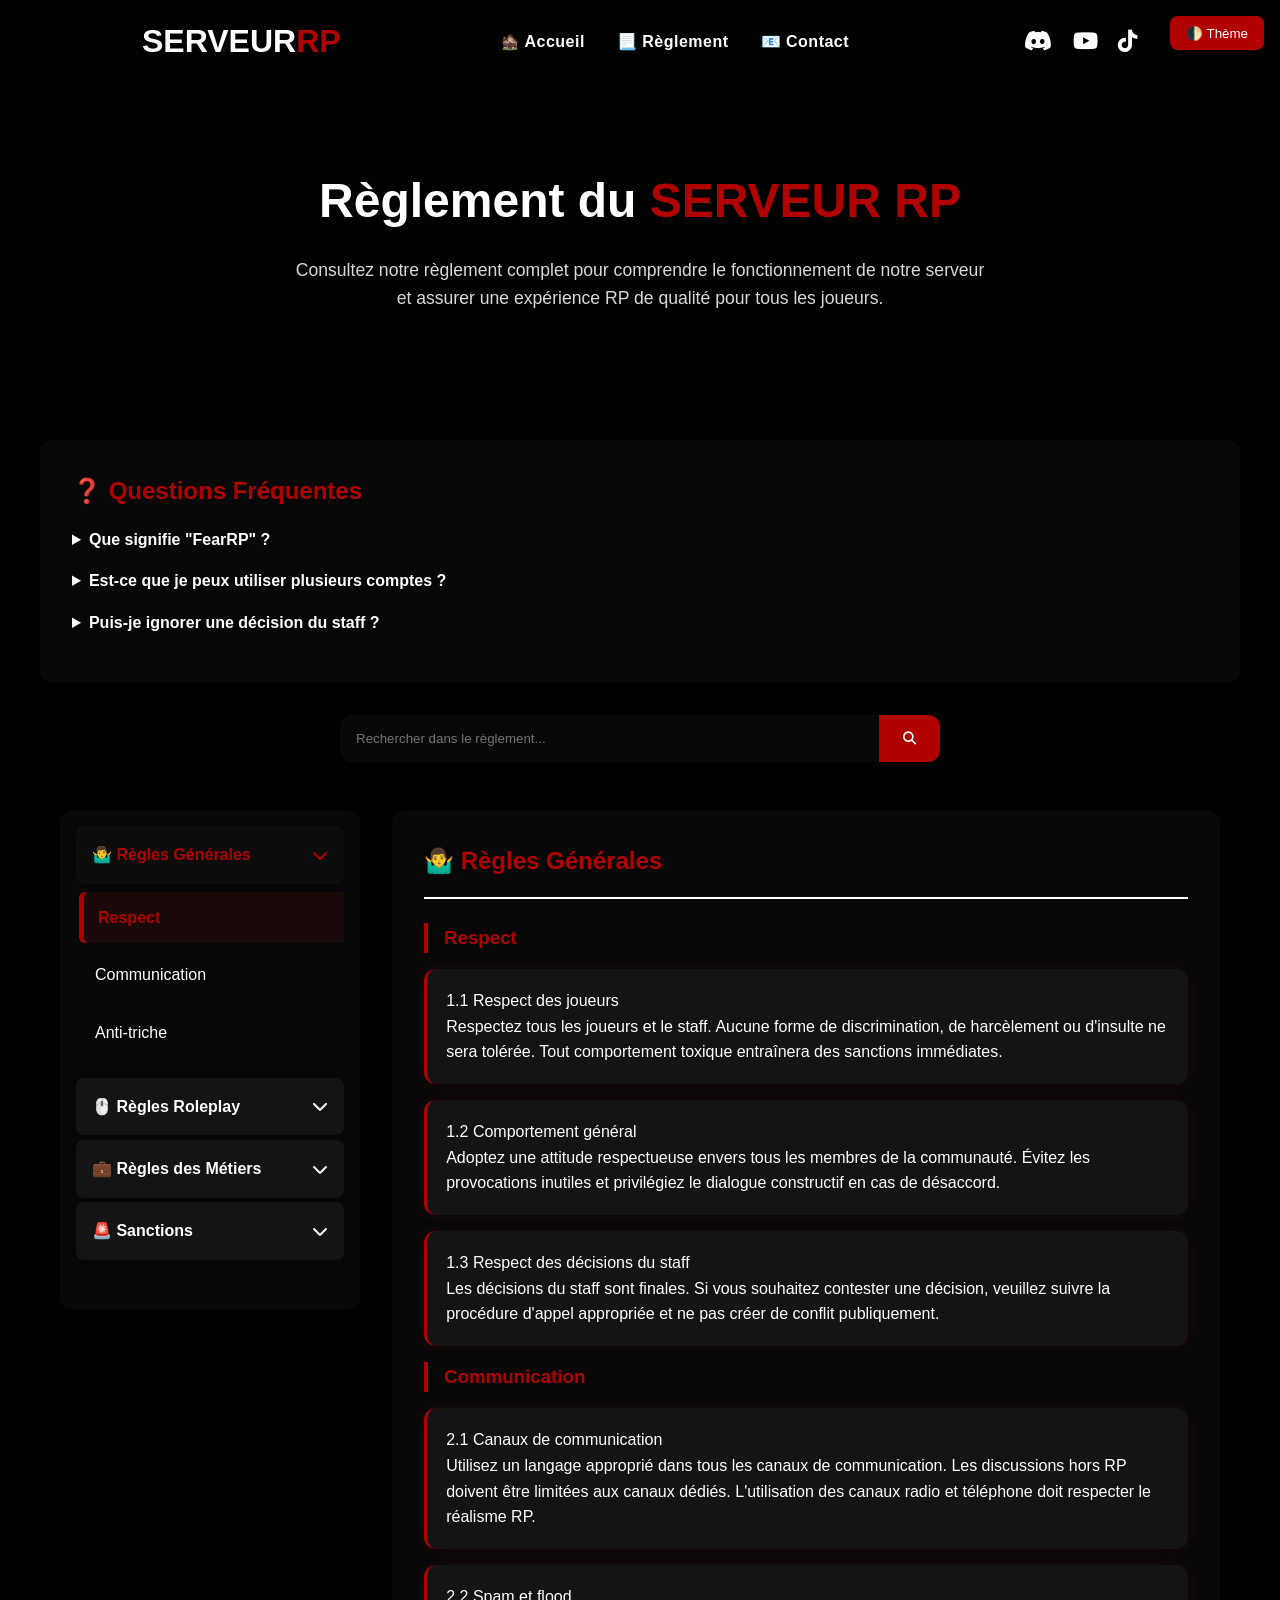
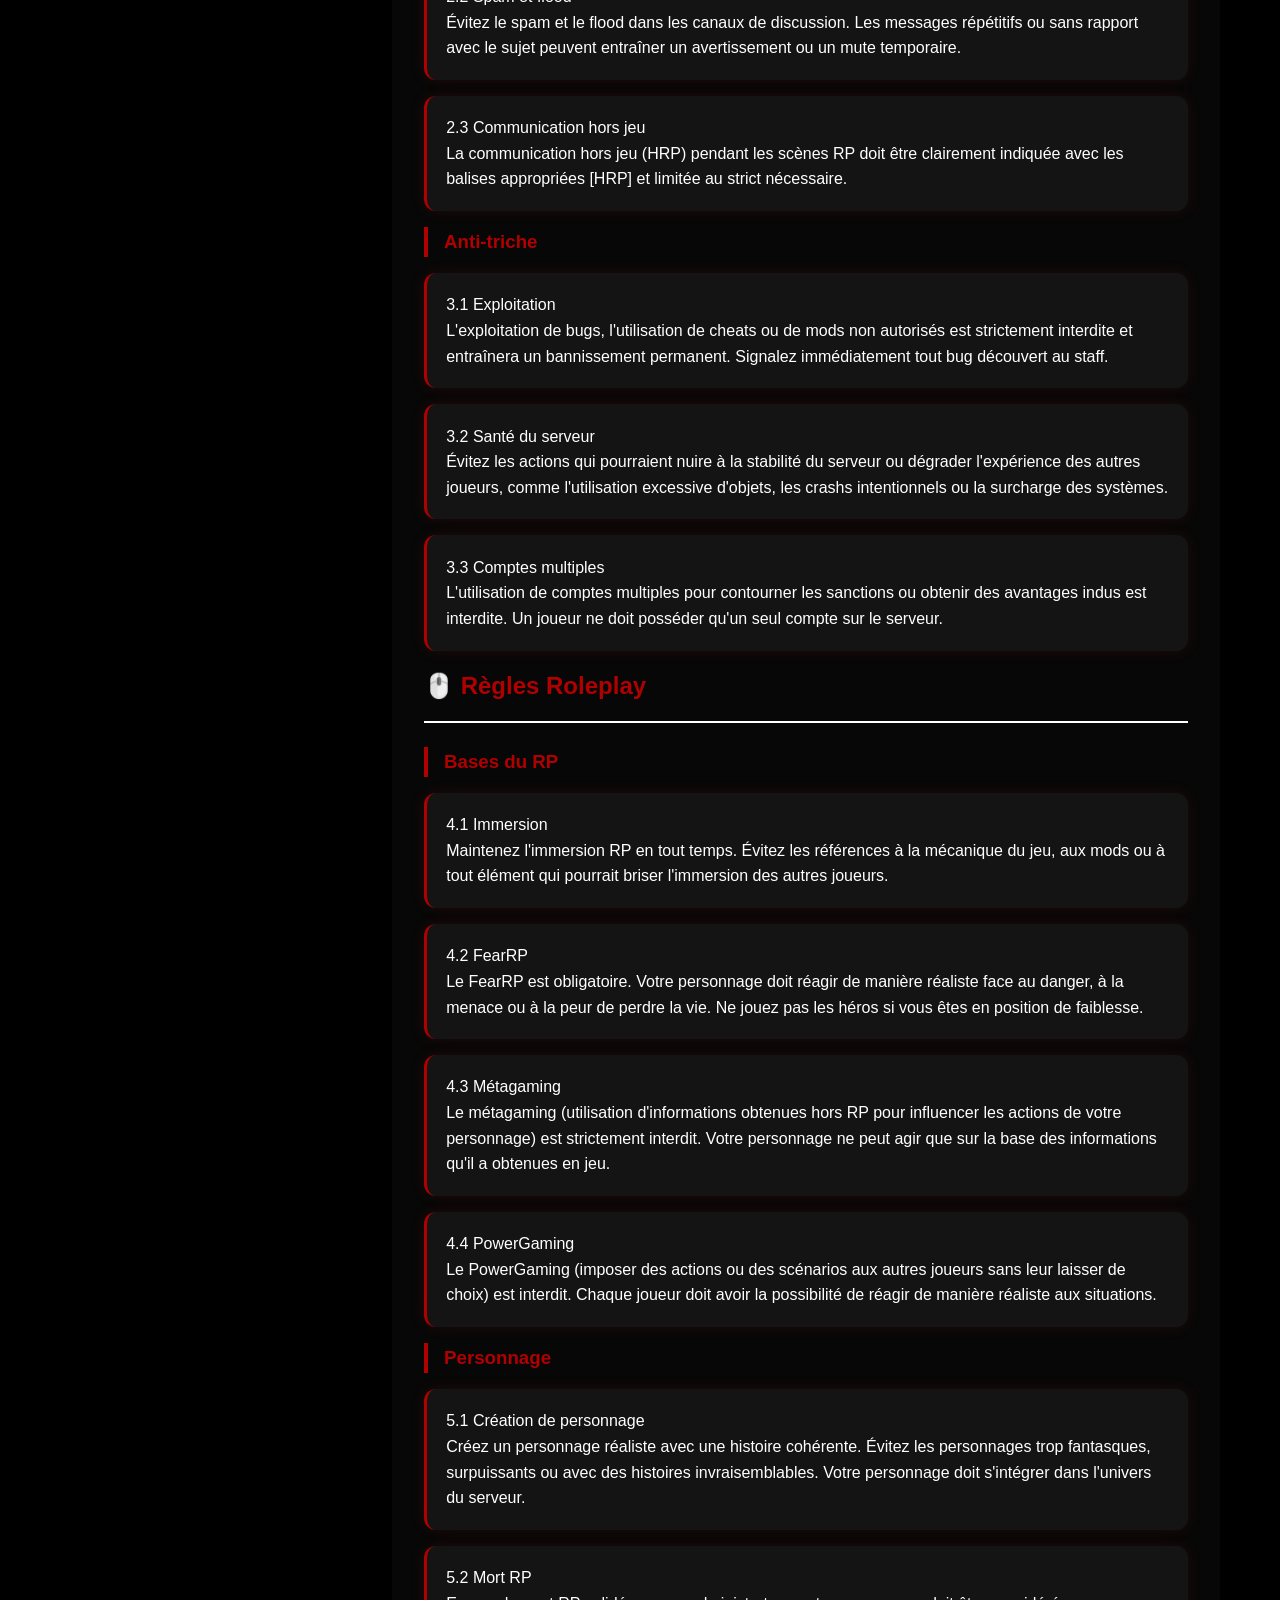
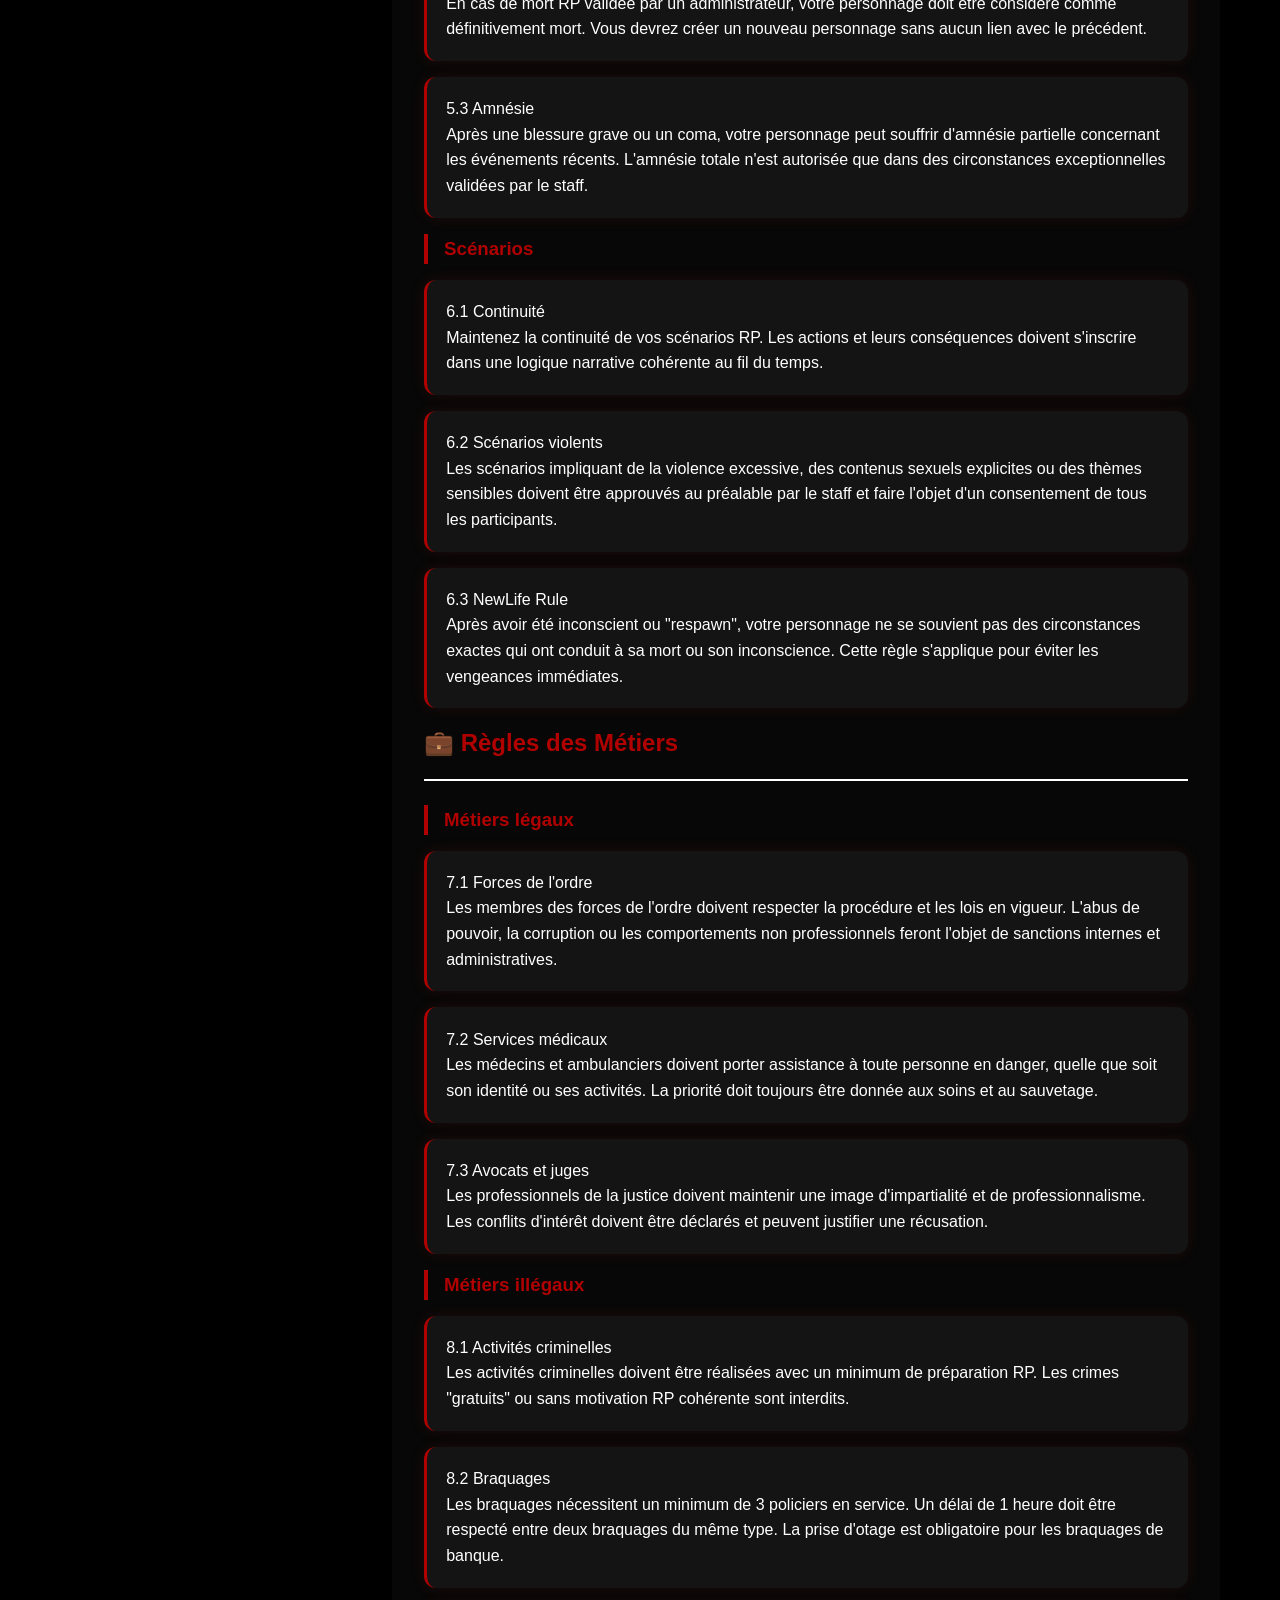
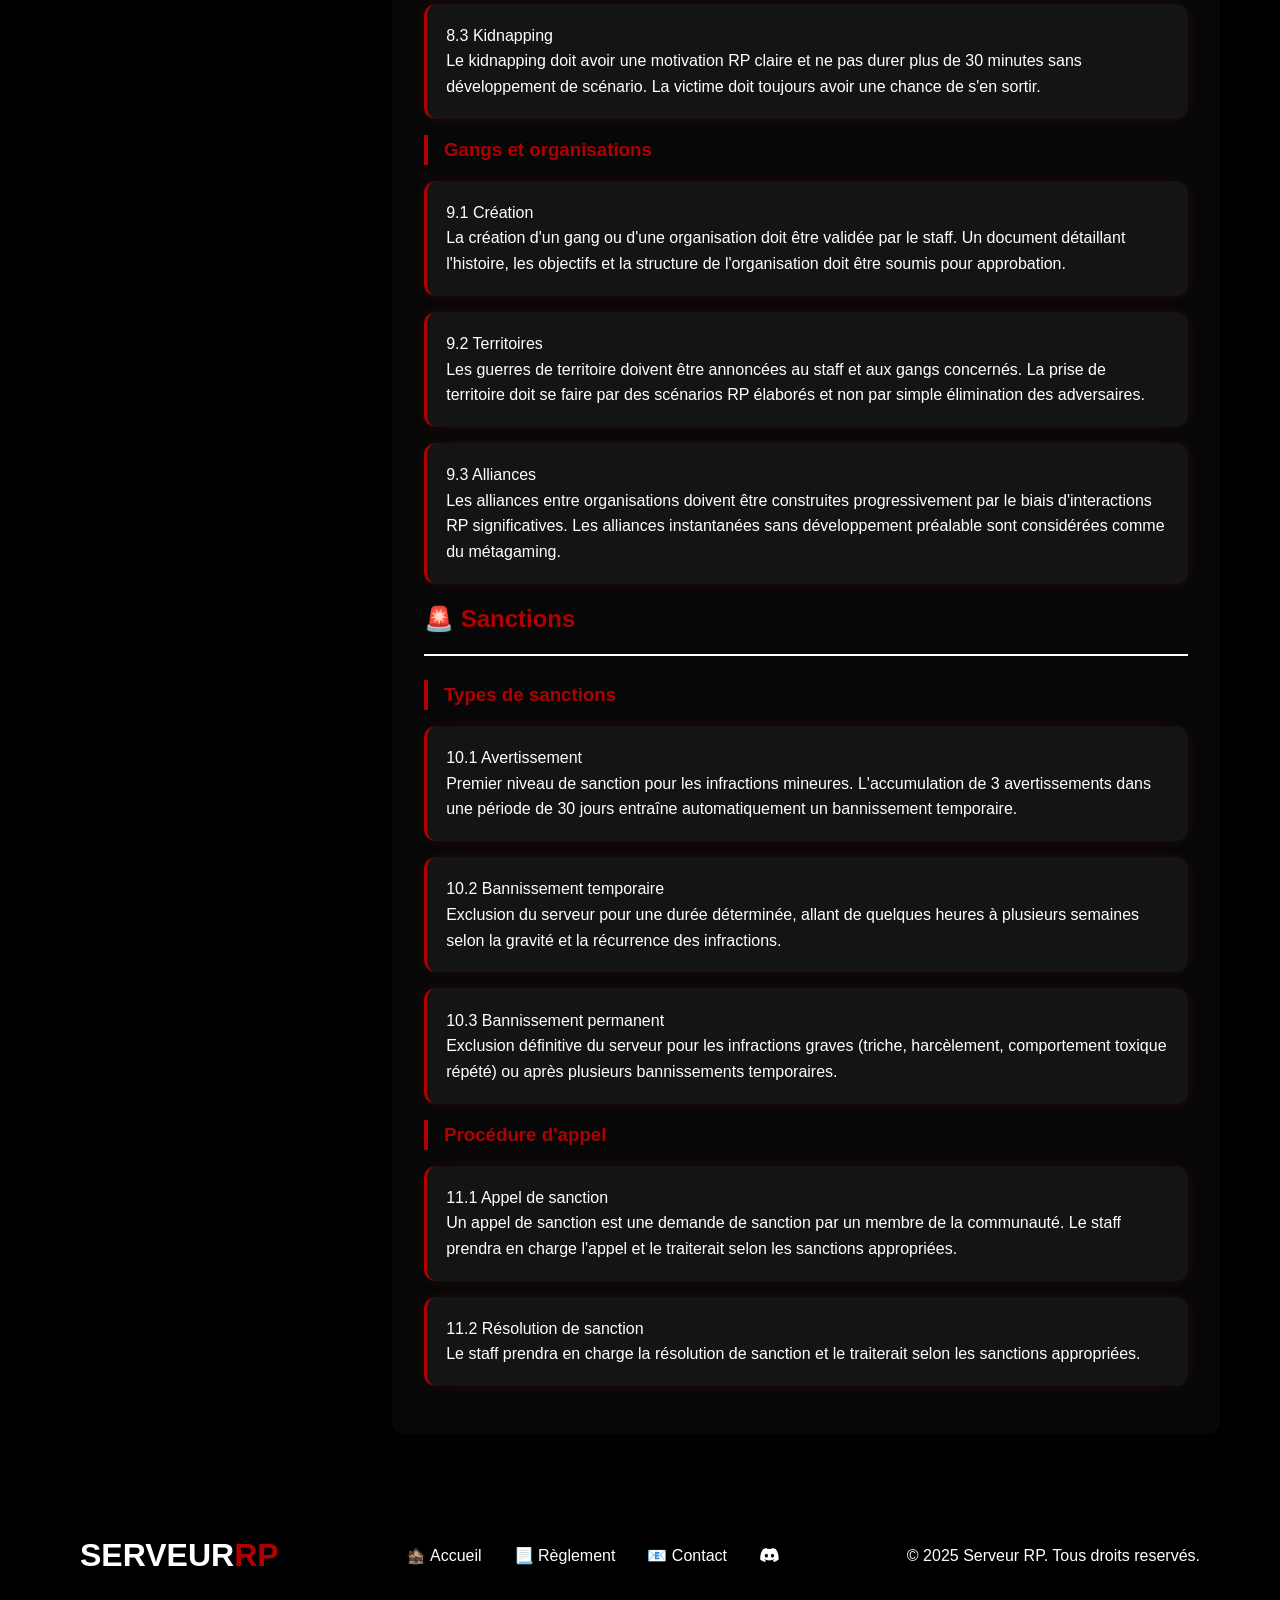
==== reglement.html @ da013e93 "Update reglement.html" ====
<!DOCTYPE html>
<html lang="fr">
<head>
    <meta charset="UTF-8">
    <meta name="viewport" content="width=device-width, initial-scale=1.0">
    <title>Règlement - SERVEUR RP</title>
    <link rel="stylesheet" href="https://cdnjs.cloudflare.com/ajax/libs/font-awesome/6.4.0/css/all.min.css">
    <style>
        :root {
            --primary-color: #b00000;
            --primary-dark: #b00000;
            --secondary-color: #ffffff;
            --dark-bg: #000000;
            --light-bg: rgba(8, 8, 8, 0.9);
            --text-light: #ffffff;
            --text-dark: #ffffff;
            --border-color: #ffffff;
            --border-radius: 12px;
            --box-shadow: 0 10px 30px rgba(0, 0, 0, 0.5);
            --transition: all 0.3s ease;
        }
        
        * {
            margin: 0;
            padding: 0;
            box-sizing: border-box;
            font-family: 'Poppins', sans-serif;
            transition: var(--transition);
        }
        
        body {
            background-color: var(--dark-bg);
            color: var(--text-dark);
            line-height: 1.6;
        }
        
        .container {
            width: 100%;
            max-width: 1200px;
            margin: auto;
            padding: 0 20px;
        }
        
        /* Header */
        header {
            background-color: none;
            padding: 1rem 2rem;
            position: static;
            top: 10px;
            left: 0;
            right: 0;
            z-index: 1000;
            box-shadow: var(--box-shadow);
            width: 90%;
            max-width: 1100px;
            margin: 0 auto;
            border-radius: 10px;
            transition: all 0.3s ease;
        }

        
        nav {
            display: flex;
            align-items: center;
            justify-content: space-between;
            flex-wrap: wrap;
        }
        
        .logo {
            font-size: 2rem;
            font-weight: 800;
            color: var(--text-light);
            text-shadow: 2px 2px 5px rgba(0,0,0,0.5);
        }
        
        .logo span {
            color: var(--primary-color);
        }
        
        .nav-links {
            display: flex;
            gap: 2rem;
        }
        
        .nav-links a {
            color: var(--text-light);
            text-decoration: none;
            position: relative;
            font-weight: 600;
            letter-spacing: 0.5px;
        }
        
        .nav-links a::after {
            content: '';
            position: absolute;
            left: 0;
            bottom: -4px;
            width: 0;
            height: 2px;
            background: var(--primary-color);
            transition: var(--transition);
        }
        
        .nav-links a:hover::after {
            width: 100%;
        }
        
        /* Social icons */
        .social-btn {
            color: var(--text-light);
            font-size: 1.4rem;
            margin-left: 1rem;
            transition: transform 0.3s;
        }
        
        .social-btn:hover {
            color: var(--primary-color);
            transform: scale(1.2);
        }
        
        /* Banner */
        .banner {
            background: var(--dark-bg);
            background-size: cover;
            background-position: center;
            padding: 5rem 0;
            text-align: center;
            color: var(--text-light);
        }
        
        .banner h1 {
            font-size: 3rem;
            margin-bottom: 1rem;
        }
        
        .banner span {
            color: var(--primary-color);
        }
        
        .banner p {
            max-width: 700px;
            margin: 0 auto;
            font-size: 1.1rem;
            opacity: 0.85;
        }
        
        /* Search */
        .search-container {
            margin: 2rem auto;
            max-width: 600px;
            display: flex;
            border-radius: var(--border-radius);
            overflow: hidden;
            box-shadow: var(--box-shadow);
            outline: none;
        }

        .search-input {
            flex: 1;
            padding: 1rem;
            border: none;
            background-color: var(--light-bg);
            color: var(--text-light);
            outline: none;
        }
        
        .search-btn {
            background: var(--primary-color);
            color: #fff;
            padding: 0 1.5rem;
            border: none;
            cursor: pointer;
            font-weight: bold;
        }
        
        .search-btn:hover {
            background-color: var(--primary-dark);
        }
        
        /* Rules Layout */
        .rules-layout {
            display: grid;
            grid-template-columns: 300px 1fr;
            gap: 2rem;
            margin: 3rem 0;
        }
        
        /* Sidebar */
        .sidebar {
            background-color: var(--light-bg);
            border-radius: var(--border-radius);
            box-shadow: var(--box-shadow);
            padding: 1rem;
            position: sticky;
            top: 50px;
            height: 500px;
            transition: var(--transition);
        }

        .category-header {
            display: flex;
            justify-content: space-between;
            align-items: center;
            color: var(--text-light);
            padding: 1rem;
            font-weight: bold;
            cursor: pointer;
            background: #141414;
            border-radius: 8px;
            margin-bottom: 0.3rem;
            transition: var(--transition);
        }

        .category-header:hover {
            background-color: #0e0d0d;
            box-shadow: 0 0 10px rgba(255, 60, 60, 0.3);
            transform: scale(1.02);
        }

        .category-header.active {
            color: var(--primary-color);
            background-color: #0e0d0d;
        }

        .subcategories {
            display: none;
            flex-direction: column;
            margin-bottom: 1rem;
            animation: fadeIn 0.3s ease forwards;
            overflow: hidden;
            transition: max-height 0.3s ease;
        }

        .subcategories.active {
            display: flex;
        }

        .subcategory-link {
            padding: 0.8rem 1rem;
            color: var(--text-dark);
            text-decoration: none;
            border-left: 3px solid transparent;
            border-radius: 6px;
            margin: 0.2rem 0;
            transition: var(--transition);
        }

        .subcategory-link:hover,
        .subcategory-link.active {
            background: rgba(255, 60, 60, 0.08);
            border-left-color: var(--primary-color);
            color: var(--primary-color);
            font-weight: bold;
            transform: translateX(3px);
            box-shadow: inset 2px 0 0 var(--primary-color);
        }

        /* Animation d’apparition douce */
        @keyframes fadeIn {
            from {
                opacity: 0;
                transform: translateY(-5px);
            }
            to {
                opacity: 1;
                transform: translateY(0);
            }
        }

        
        /* Rules Content */
        .rules-content {
            background-color: var(--light-bg);
            padding: 2rem;
            border-radius: var(--border-radius);
            box-shadow: var(--box-shadow);
        }
        
        .rule-category-header h2 {
            color: var(--primary-color);
            border-bottom: 2px solid var(--border-color);
            padding-bottom: 1rem;
            margin-bottom: 1.5rem;
        }
        
        .rule-subcategory h3 {
            color: var(--primary-dark);
            padding-left: 1rem;
            border-left: 4px solid var(--primary-color);
            margin-bottom: 1rem;
        }
        
        .rule-item {
            background-color: #141414;
            border-left: 3px solid var(--primary-color);
            padding: 1.2rem;
            border-radius: var(--border-radius);
            margin-bottom: 1rem;
            box-shadow: 0 0 15px rgba(255, 60, 60, 0.1);
        }
        
        .rule-item:hover {
            transform: translateY(-3px);
        }
        
        /* Footer */
        footer {
            background: none;
            color: var(--text-light);
            padding: 3rem 0;
        }
        
        .footer-content {
            display: flex;
            justify-content: space-between;
            align-items: center;
            flex-wrap: wrap;
        }
        
        .footer-logo {
            font-size: 1.5rem;
            font-weight: 700;
            color: var(--text-light);
        }
        
        .footer-logo span {
            color: var(--primary-color);
        }
        
        .footer-links {
            display: flex;
            gap: 2rem;
        }
        
        .footer-links a {
            color: var(--text-light);
            text-decoration: none;
        }
        
        .footer-links a:hover {
            color: var(--primary-color);
        }
        
        /* Responsive */
        @media (max-width: 992px) {
            .rules-layout {
                grid-template-columns: 1fr;
            }
        
            .sidebar {
                position: static;
                margin-bottom: 2rem;
            }
        }
        
        @media (max-width: 768px) {
            .nav-links {
                flex-direction: column;
                gap: 1rem;
            }
        
            .footer-content {
                flex-direction: column;
                text-align: center;
                gap: 1.5rem;
            }
        }
        
        .light-mode {
            --dark-bg: #f5f5f5;
            --light-bg: #ffffff;
            --text-light: #000000;
            --text-dark: #000000;
            --border-color: #000000;
            background-color: var(--dark-bg);
            color: var(--text-dark);
        }

        .theme-toggle {
            position: fixed;
            top: 1rem;
            right: 1rem;
            z-index: 1001;
            background: var(--primary-color);
            color: white;
            border: none;
            padding: 0.6rem 1rem;
            border-radius: 8px;
            cursor: pointer;
            box-shadow: var(--box-shadow);
        }

        mark {
            background: #b00000;
            color: #000;
            padding: 0 4px;
            border-radius: 4px;
        }

        .rule-item {
            animation: fadeUp 0.6s ease both;
        }

        .rule-item:hover {
            background-color: rgba(0, 0, 0, 0.09);
            box-shadow: 0 0 15px rgba(255, 255, 255, 0.1);
        }

        @keyframes fadeUp {
            from {
                opacity: 0;
                transform: translateY(20px);
            }
            to {
                opacity: 1;
                transform: translateY(0);
            }
        }

        .faq {
            margin-top: 3rem;
            background: var(--light-bg);
            padding: 2rem;
            border-radius: var(--border-radius);
        }

        .faq h2 {
            color: var(--primary-color);
            margin-bottom: 1rem;
        }

        details {
            margin-bottom: 1rem;
        }

        summary {
            cursor: pointer;
            font-weight: bold;
            color: var(--text-light);
        }

        details[open] summary {
            color: var(--primary-color);
        }
    </style>        
</head>
<body>
    <header>
        <div class="container">
            <nav>
                <div class="logo">
                    SERVEUR<span>RP</span>
                </div>
                <div class="nav-links">
                    <a href="index.html">🏚️ Accueil</a>
                    <a href="reglement.html">📃 Règlement</a>
                    <a href="index.html#contact">📧 Contact</a>
                </div>
                <div class="social-links">
                    <a href="https://discord.gg/kp9Me4kfne" class="social-btn" target="_blank"><i class="fab fa-discord"></i></a>
                    <a href="https://youtube.com/@darkanvg1343" class="social-btn" target="_blank"><i class="fab fa-youtube"></i></a>
                    <a href="https://www.tiktok.com/@ad.dev7" class="social-btn" target="_blank"><i class="fab fa-tiktok"></i></a>
                </div>
            </nav>
        </div>
    </header>
    <button class="theme-toggle" onclick="toggleTheme()">🌓 Thème</button>
    <section class="banner">
        <div class="container">
            <h1>Règlement du <span>SERVEUR RP</span></h1>
            <p>Consultez notre règlement complet pour comprendre le fonctionnement de notre serveur et assurer une expérience RP de qualité pour tous les joueurs.</p>
        </div>
    </section>

    <section class="faq container">
        <h2>❓ Questions Fréquentes</h2>
        <details>
          <summary>Que signifie "FearRP" ?</summary>
          <p>Le FearRP signifie que votre personnage doit avoir peur pour sa vie et agir de manière réaliste face au danger.</p>
        </details>
        <details>
          <summary>Est-ce que je peux utiliser plusieurs comptes ?</summary>
          <p>Non. Les comptes multiples sont interdits. Vous devez jouer avec un seul compte.</p>
        </details>
        <details>
          <summary>Puis-je ignorer une décision du staff ?</summary>
          <p>Les décisions du staff doivent être respectées. Utilisez la procédure d’appel si nécessaire.</p>
        </details>
    </section>
    
    <div class="container">
        <div class="search-container">
            <input type="text" class="search-input" id="searchInput" placeholder="Rechercher dans le règlement...">
            <button class="search-btn" id="searchBtn"><i class="fas fa-search"></i></button>
        </div>
        
        <div class="rules-layout">
            <div class="sidebar">
                <div class="categories-menu">
                    <div class="category-item">
                        <div class="category-header active" data-category="general">
                            <span>🤷‍♂️ Règles Générales</span>
                            <i class="fas fa-chevron-down"></i>
                        </div>
                        <div class="subcategories active">
                            <a href="#general-respect" class="subcategory-link active">Respect</a>
                            <a href="#general-communication" class="subcategory-link">Communication</a>
                            <a href="#general-cheats" class="subcategory-link">Anti-triche</a>
                        </div>
                    </div>
                    
                    <div class="category-item">
                        <div class="category-header" data-category="roleplay">
                            <span>🖱️ Règles Roleplay</span>
                            <i class="fas fa-chevron-down"></i>
                        </div>
                        <div class="subcategories">
                            <a href="#rp-bases" class="subcategory-link">Bases du RP</a>
                            <a href="#rp-personnage" class="subcategory-link">Personnage</a>
                            <a href="#rp-scenarios" class="subcategory-link">Scénarios</a>
                        </div>
                    </div>
                    
                    <div class="category-item">
                        <div class="category-header" data-category="jobs">
                            <span>💼 Règles des Métiers</span>
                            <i class="fas fa-chevron-down"></i>
                        </div>
                        <div class="subcategories">
                            <a href="#jobs-legaux" class="subcategory-link">Métiers légaux</a>
                            <a href="#jobs-illegaux" class="subcategory-link">Métiers illégaux</a>
                            <a href="#jobs-gangs" class="subcategory-link">Gangs et organisations</a>
                        </div>
                    </div>
                    
                    <div class="category-item">
                        <div class="category-header" data-category="sanctions">
                            <span>🚨 Sanctions</span>
                            <i class="fas fa-chevron-down"></i>
                        </div>
                        <div class="subcategories">
                            <a href="#sanctions-types" class="subcategory-link">Types de sanctions</a>
                            <a href="#sanctions-appel" class="subcategory-link">Procédure d'appel</a>
                        </div>
                    </div>
                </div>
            </div>
            
            <div class="rules-content">
                <!-- Règles Générales -->
                <div class="rule-category" id="general">
                    <div class="rule-category-header">
                        <h2>🤷‍♂️ Règles Générales</h2>
                    </div>
                    
                    <div class="rule-subcategory" id="general-respect">
                        <h3>Respect</h3>
                        
                        <div class="rule-item">
                            <div class="rule-number">1.1 Respect des joueurs</div>
                            <div class="rule-text">Respectez tous les joueurs et le staff. Aucune forme de discrimination, de harcèlement ou d'insulte ne sera tolérée. Tout comportement toxique entraînera des sanctions immédiates.</div>
                        </div>
                        
                        <div class="rule-item">
                            <div class="rule-number">1.2 Comportement général</div>
                            <div class="rule-text">Adoptez une attitude respectueuse envers tous les membres de la communauté. Évitez les provocations inutiles et privilégiez le dialogue constructif en cas de désaccord.</div>
                        </div>
                        
                        <div class="rule-item">
                            <div class="rule-number">1.3 Respect des décisions du staff</div>
                            <div class="rule-text">Les décisions du staff sont finales. Si vous souhaitez contester une décision, veuillez suivre la procédure d'appel appropriée et ne pas créer de conflit publiquement.</div>
                        </div>
                    </div>
                    
                    <div class="rule-subcategory" id="general-communication">
                        <h3>Communication</h3>
                        
                        <div class="rule-item">
                            <div class="rule-number">2.1 Canaux de communication</div>
                            <div class="rule-text">Utilisez un langage approprié dans tous les canaux de communication. Les discussions hors RP doivent être limitées aux canaux dédiés. L'utilisation des canaux radio et téléphone doit respecter le réalisme RP.</div>
                        </div>
                        
                        <div class="rule-item">
                            <div class="rule-number">2.2 Spam et flood</div>
                            <div class="rule-text">Évitez le spam et le flood dans les canaux de discussion. Les messages répétitifs ou sans rapport avec le sujet peuvent entraîner un avertissement ou un mute temporaire.</div>
                        </div>
                        
                        <div class="rule-item">
                            <div class="rule-number">2.3 Communication hors jeu</div>
                            <div class="rule-text">La communication hors jeu (HRP) pendant les scènes RP doit être clairement indiquée avec les balises appropriées [HRP] et limitée au strict nécessaire.</div>
                        </div>
                    </div>
                    
                    <div class="rule-subcategory" id="general-cheats">
                        <h3>Anti-triche</h3>
                        
                        <div class="rule-item">
                            <div class="rule-number">3.1 Exploitation</div>
                            <div class="rule-text">L'exploitation de bugs, l'utilisation de cheats ou de mods non autorisés est strictement interdite et entraînera un bannissement permanent. Signalez immédiatement tout bug découvert au staff.</div>
                        </div>
                        
                        <div class="rule-item">
                            <div class="rule-number">3.2 Santé du serveur</div>
                            <div class="rule-text">Évitez les actions qui pourraient nuire à la stabilité du serveur ou dégrader l'expérience des autres joueurs, comme l'utilisation excessive d'objets, les crashs intentionnels ou la surcharge des systèmes.</div>
                        </div>
                        
                        <div class="rule-item">
                            <div class="rule-number">3.3 Comptes multiples</div>
                            <div class="rule-text">L'utilisation de comptes multiples pour contourner les sanctions ou obtenir des avantages indus est interdite. Un joueur ne doit posséder qu'un seul compte sur le serveur.</div>
                        </div>
                    </div>
                </div>
                
                <!-- Règles Roleplay -->
                <div class="rule-category" id="roleplay">
                    <div class="rule-category-header">
                        <h2>🖱️ Règles Roleplay</h2>
                    </div>
                    
                    <div class="rule-subcategory" id="rp-bases">
                        <h3>Bases du RP</h3>
                        
                        <div class="rule-item">
                            <div class="rule-number">4.1 Immersion</div>
                            <div class="rule-text">Maintenez l'immersion RP en tout temps. Évitez les références à la mécanique du jeu, aux mods ou à tout élément qui pourrait briser l'immersion des autres joueurs.</div>
                        </div>
                        
                        <div class="rule-item">
                            <div class="rule-number">4.2 FearRP</div>
                            <div class="rule-text">Le FearRP est obligatoire. Votre personnage doit réagir de manière réaliste face au danger, à la menace ou à la peur de perdre la vie. Ne jouez pas les héros si vous êtes en position de faiblesse.</div>
                        </div>
                        
                        <div class="rule-item">
                            <div class="rule-number">4.3 Métagaming</div>
                            <div class="rule-text">Le métagaming (utilisation d'informations obtenues hors RP pour influencer les actions de votre personnage) est strictement interdit. Votre personnage ne peut agir que sur la base des informations qu'il a obtenues en jeu.</div>
                        </div>
                        
                        <div class="rule-item">
                            <div class="rule-number">4.4 PowerGaming</div>
                            <div class="rule-text">Le PowerGaming (imposer des actions ou des scénarios aux autres joueurs sans leur laisser de choix) est interdit. Chaque joueur doit avoir la possibilité de réagir de manière réaliste aux situations.</div>
                        </div>
                    </div>
                    
                    <div class="rule-subcategory" id="rp-personnage">
                        <h3>Personnage</h3>
                        
                        <div class="rule-item">
                            <div class="rule-number">5.1 Création de personnage</div>
                            <div class="rule-text">Créez un personnage réaliste avec une histoire cohérente. Évitez les personnages trop fantasques, surpuissants ou avec des histoires invraisemblables. Votre personnage doit s'intégrer dans l'univers du serveur.</div>
                        </div>
                        
                        <div class="rule-item">
                            <div class="rule-number">5.2 Mort RP</div>
                            <div class="rule-text">En cas de mort RP validée par un administrateur, votre personnage doit être considéré comme définitivement mort. Vous devrez créer un nouveau personnage sans aucun lien avec le précédent.</div>
                        </div>
                        
                        <div class="rule-item">
                            <div class="rule-number">5.3 Amnésie</div>
                            <div class="rule-text">Après une blessure grave ou un coma, votre personnage peut souffrir d'amnésie partielle concernant les événements récents. L'amnésie totale n'est autorisée que dans des circonstances exceptionnelles validées par le staff.</div>
                        </div>
                    </div>
                    
                    <div class="rule-subcategory" id="rp-scenarios">
                        <h3>Scénarios</h3>
                        
                        <div class="rule-item">
                            <div class="rule-number">6.1 Continuité</div>
                            <div class="rule-text">Maintenez la continuité de vos scénarios RP. Les actions et leurs conséquences doivent s'inscrire dans une logique narrative cohérente au fil du temps.</div>
                        </div>
                        
                        <div class="rule-item">
                            <div class="rule-number">6.2 Scénarios violents</div>
                            <div class="rule-text">Les scénarios impliquant de la violence excessive, des contenus sexuels explicites ou des thèmes sensibles doivent être approuvés au préalable par le staff et faire l'objet d'un consentement de tous les participants.</div>
                        </div>
                        
                        <div class="rule-item">
                            <div class="rule-number">6.3 NewLife Rule</div>
                            <div class="rule-text">Après avoir été inconscient ou "respawn", votre personnage ne se souvient pas des circonstances exactes qui ont conduit à sa mort ou son inconscience. Cette règle s'applique pour éviter les vengeances immédiates.</div>
                        </div>
                    </div>
                </div>
                
                <!-- Règles des Métiers -->
                <div class="rule-category" id="jobs">
                    <div class="rule-category-header">
                        <h2>💼 Règles des Métiers</h2>
                    </div>
                    
                    <div class="rule-subcategory" id="jobs-legaux">
                        <h3>Métiers légaux</h3>
                        
                        <div class="rule-item">
                            <div class="rule-number">7.1 Forces de l'ordre</div>
                            <div class="rule-text">Les membres des forces de l'ordre doivent respecter la procédure et les lois en vigueur. L'abus de pouvoir, la corruption ou les comportements non professionnels feront l'objet de sanctions internes et administratives.</div>
                        </div>
                        
                        <div class="rule-item">
                            <div class="rule-number">7.2 Services médicaux</div>
                            <div class="rule-text">Les médecins et ambulanciers doivent porter assistance à toute personne en danger, quelle que soit son identité ou ses activités. La priorité doit toujours être donnée aux soins et au sauvetage.</div>
                        </div>
                        
                        <div class="rule-item">
                            <div class="rule-number">7.3 Avocats et juges</div>
                            <div class="rule-text">Les professionnels de la justice doivent maintenir une image d'impartialité et de professionnalisme. Les conflits d'intérêt doivent être déclarés et peuvent justifier une récusation.</div>
                        </div>
                    </div>
                    
                    <div class="rule-subcategory" id="jobs-illegaux">
                        <h3>Métiers illégaux</h3>
                        
                        <div class="rule-item">
                            <div class="rule-number">8.1 Activités criminelles</div>
                            <div class="rule-text">Les activités criminelles doivent être réalisées avec un minimum de préparation RP. Les crimes "gratuits" ou sans motivation RP cohérente sont interdits.</div>
                        </div>
                        
                        <div class="rule-item">
                            <div class="rule-number">8.2 Braquages</div>
                            <div class="rule-text">Les braquages nécessitent un minimum de 3 policiers en service. Un délai de 1 heure doit être respecté entre deux braquages du même type. La prise d'otage est obligatoire pour les braquages de banque.</div>
                        </div>
                        
                        <div class="rule-item">
                            <div class="rule-number">8.3 Kidnapping</div>
                            <div class="rule-text">Le kidnapping doit avoir une motivation RP claire et ne pas durer plus de 30 minutes sans développement de scénario. La victime doit toujours avoir une chance de s'en sortir.</div>
                        </div>
                    </div>
                    
                    <div class="rule-subcategory" id="jobs-gangs">
                        <h3>Gangs et organisations</h3>
                        
                        <div class="rule-item">
                            <div class="rule-number">9.1 Création</div>
                            <div class="rule-text">La création d'un gang ou d'une organisation doit être validée par le staff. Un document détaillant l'histoire, les objectifs et la structure de l'organisation doit être soumis pour approbation.</div>
                        </div>
                        
                        <div class="rule-item">
                            <div class="rule-number">9.2 Territoires</div>
                            <div class="rule-text">Les guerres de territoire doivent être annoncées au staff et aux gangs concernés. La prise de territoire doit se faire par des scénarios RP élaborés et non par simple élimination des adversaires.</div>
                        </div>
                        
                        <div class="rule-item">
                            <div class="rule-number">9.3 Alliances</div>
                            <div class="rule-text">Les alliances entre organisations doivent être construites progressivement par le biais d'interactions RP significatives. Les alliances instantanées sans développement préalable sont considérées comme du métagaming.</div>
                        </div>
                    </div>
                </div>
                
                <!-- Sanctions -->
                <div class="rule-category" id="sanctions">
                    <div class="rule-category-header">
                        <h2>🚨 Sanctions</h2>
                    </div>
                    
                    <div class="rule-subcategory" id="sanctions-types">
                        <h3>Types de sanctions</h3>
                        
                        <div class="rule-item">
                            <div class="rule-number">10.1 Avertissement</div>
                            <div class="rule-text">Premier niveau de sanction pour les infractions mineures. L'accumulation de 3 avertissements dans une période de 30 jours entraîne automatiquement un bannissement temporaire.</div>
                        </div>
                        
                        <div class="rule-item">
                            <div class="rule-number">10.2 Bannissement temporaire</div>
                            <div class="rule-text">Exclusion du serveur pour une durée déterminée, allant de quelques heures à plusieurs semaines selon la gravité et la récurrence des infractions.</div>
                        </div>
                        
                        <div class="rule-item">
                            <div class="rule-number">10.3 Bannissement permanent</div>
                            <div class="rule-text">Exclusion définitive du serveur pour les infractions graves (triche, harcèlement, comportement toxique répété) ou après plusieurs bannissements temporaires.</div>
                        </div>
                    </div>
                    
                    <div class="rule-subcategory" id="sanctions-appel">
                        <h3>Procédure d'appel</h3>
                        
                        <div class="rule-item">
                            <div class="rule-number">11.1 Appel de sanction</div>   
                            <div class="rule-text">Un appel de sanction est une demande de sanction par un membre de la communauté. Le staff prendra en charge l'appel et le traiterait selon les sanctions appropriées.</div>
                        </div>
                        
                        <div class="rule-item">
                            <div class="rule-number">11.2 Résolution de sanction</div>
                            <div class="rule-text">Le staff prendra en charge la résolution de sanction et le traiterait selon les sanctions appropriées.</div>
                        </div>
                    </div>
                </div>
            </div>
        </div>
    </section> 
    
    <footer>
        <div class="container">
            <div class="footer-content">
                <div class="logo">
                    SERVEUR<span>RP</span>
                </div>
                <div class="footer-links">
                    <a href="index.html">🏚️ Accueil</a>
                    <a href="reglement.html">📃 Règlement</a>
                    <a href="index.html#contact" target="_blank">📧 Contact</a>
                    <a href="https://discord.gg/kp9Me4kfne" target="_blank"><i class="fab fa-discord"></i></a>
                </div>
                <p>© 2025 Serveur RP. Tous droits reservés.</p>
            </div>
        </div>
    </footer>

    <script>
        document.addEventListener("DOMContentLoaded", () => {
          const savedTheme = localStorage.getItem("theme");
          if (savedTheme === "light") document.body.classList.add("light-mode");
    
          document.querySelectorAll('.category-header').forEach(header => {
            header.addEventListener('click', () => {
              document.querySelectorAll('.category-header').forEach(h => {
                if (h !== header) {
                  h.classList.remove('active');
                  h.nextElementSibling?.classList.remove('active');
                }
              });
              header.classList.toggle('active');
              header.nextElementSibling?.classList.toggle('active');
            });
          });
    
          document.querySelectorAll('.subcategory-link').forEach(link => {
            link.addEventListener('click', e => {
              e.preventDefault();
              document.querySelectorAll('.subcategory-link').forEach(l => l.classList.remove('active'));
              link.classList.add('active');
    
              const targetId = link.getAttribute('href');
              const target = document.querySelector(targetId);
              if (target) {
                const offset = target.getBoundingClientRect().top + window.pageYOffset;
                const scroll = offset - (window.innerHeight / 2) + (target.offsetHeight / 2);
                window.scrollTo({ top: scroll, behavior: 'smooth' });
              }
            });
          });
    
          const searchInput = document.getElementById('searchInput');
          const searchBtn = document.getElementById('searchBtn');
    
          function highlightSearch(term) {
            document.querySelectorAll('.rule-item').forEach(rule => {
              rule.innerHTML = rule.innerHTML.replace(/<mark>|<\/mark>/g, '');
              if (term.length > 1) {
                const regex = new RegExp(`(${term})`, 'gi');
                rule.innerHTML = rule.innerHTML.replace(regex, '<mark>$1</mark>');
              }
            });
          }
    
          function filterRules() {
            const value = searchInput.value.toLowerCase();
            const rules = document.querySelectorAll('.rule-item');
            rules.forEach(rule => {
              const text = rule.textContent.toLowerCase();
              rule.style.display = text.includes(value) ? 'block' : 'none';
            });
            highlightSearch(value);
          }
    
          searchBtn?.addEventListener('click', filterRules);
          searchInput?.addEventListener('input', filterRules);
        });
    
        function toggleTheme() {
          document.body.classList.toggle("light-mode");
          const isLight = document.body.classList.contains("light-mode");
          localStorage.setItem("theme", isLight ? "light" : "dark");
        }
    </script>
</body>
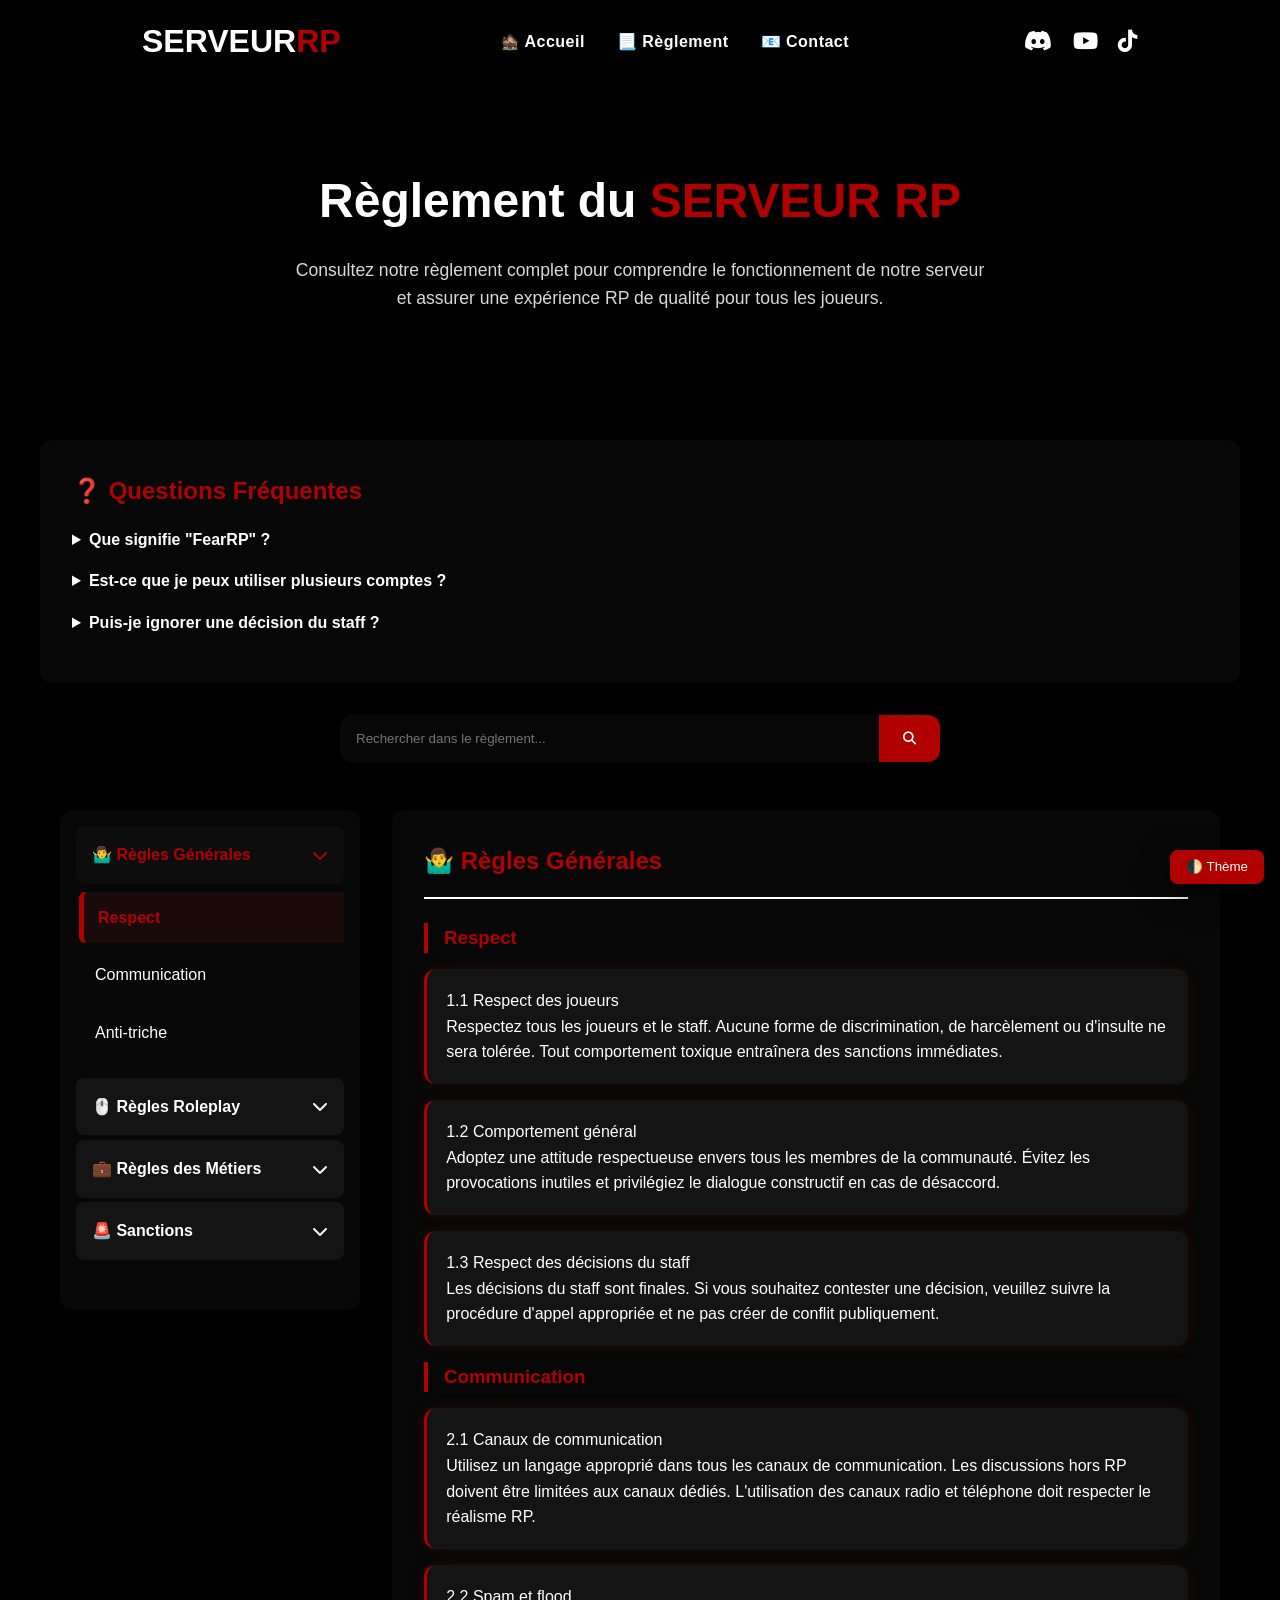
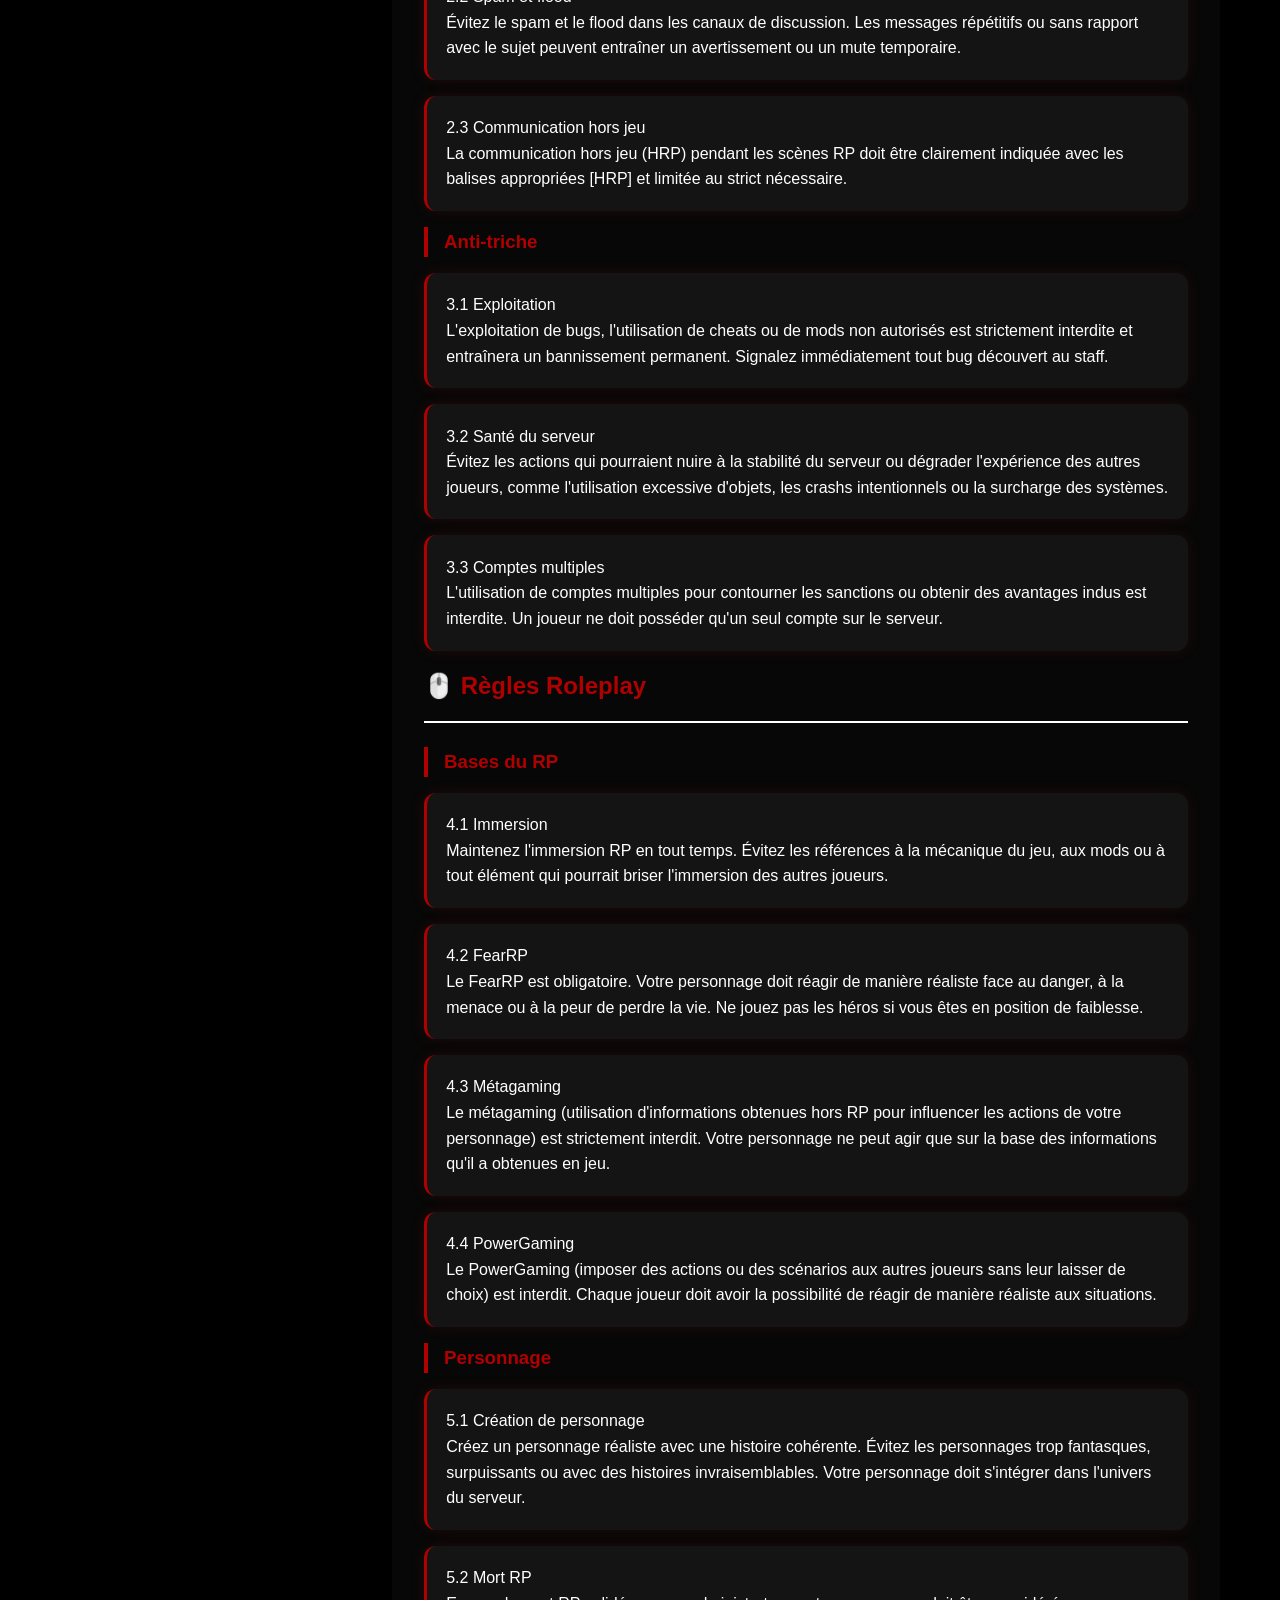
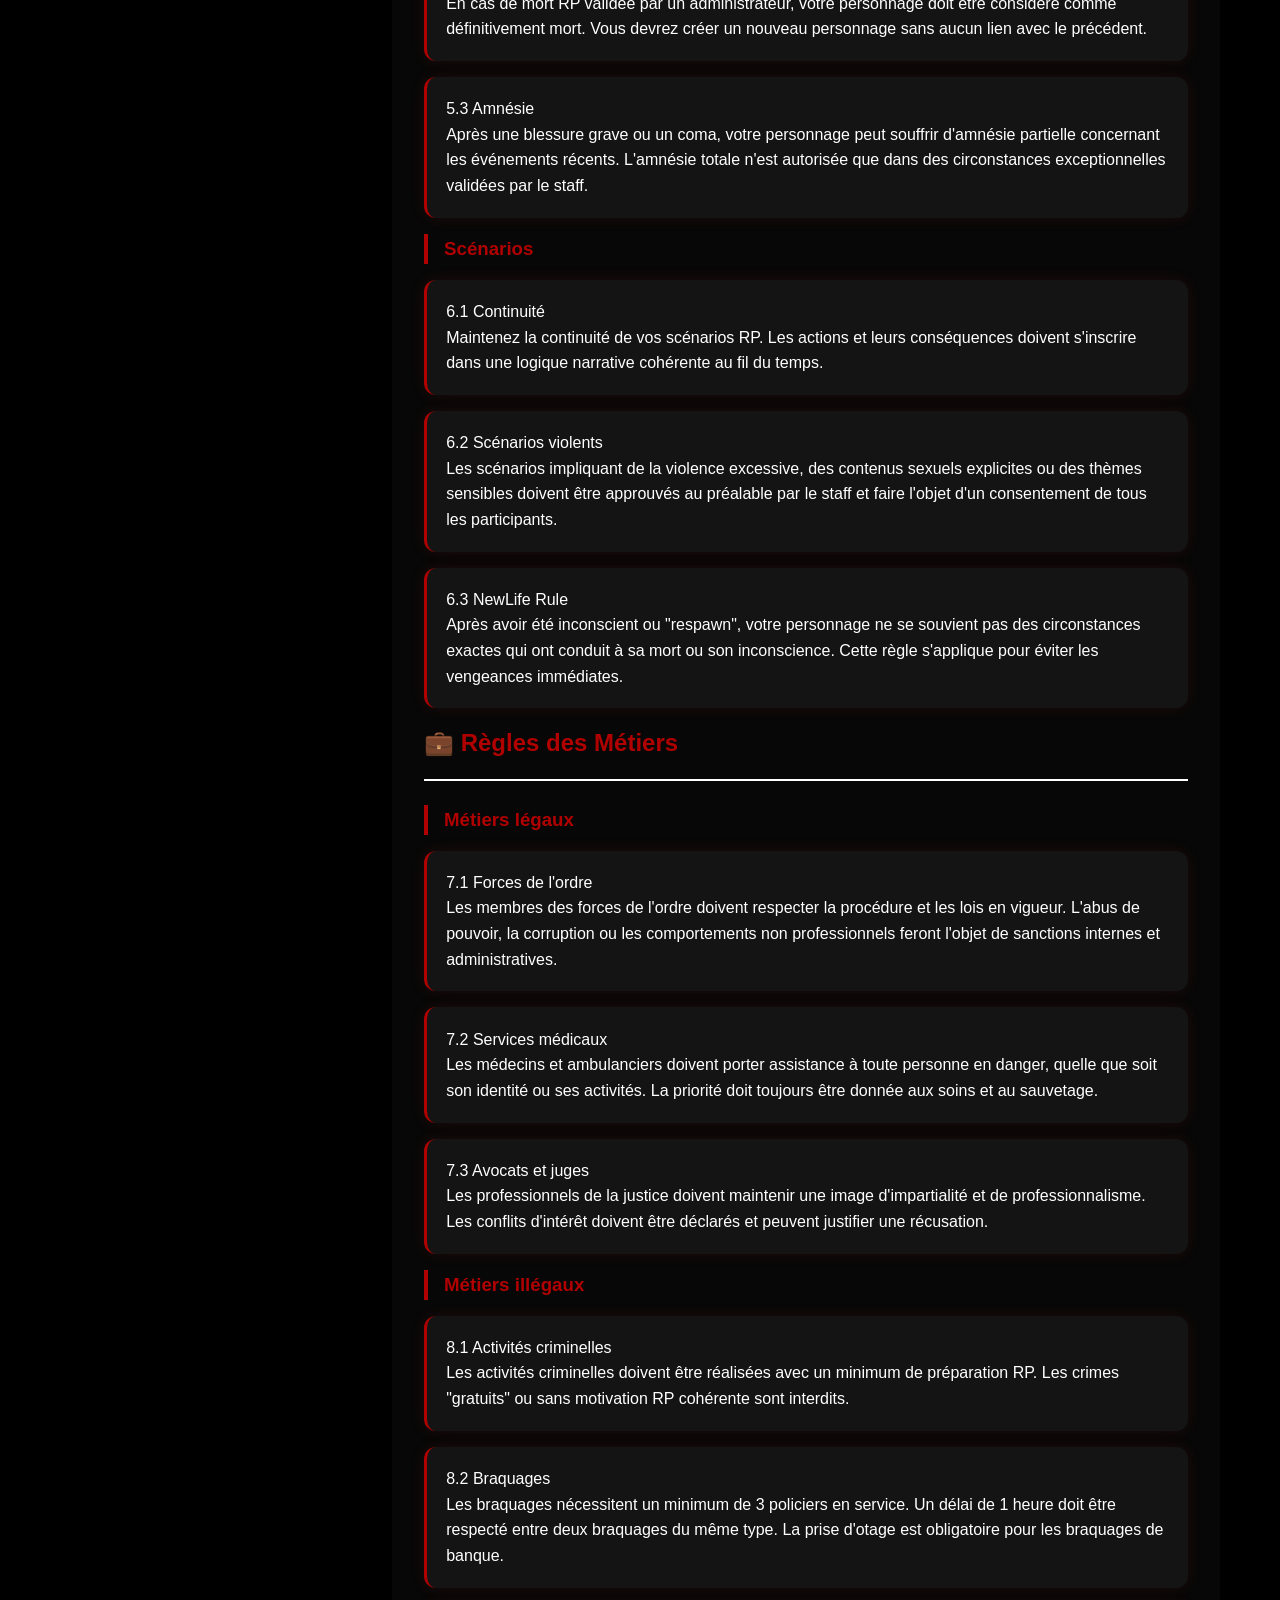
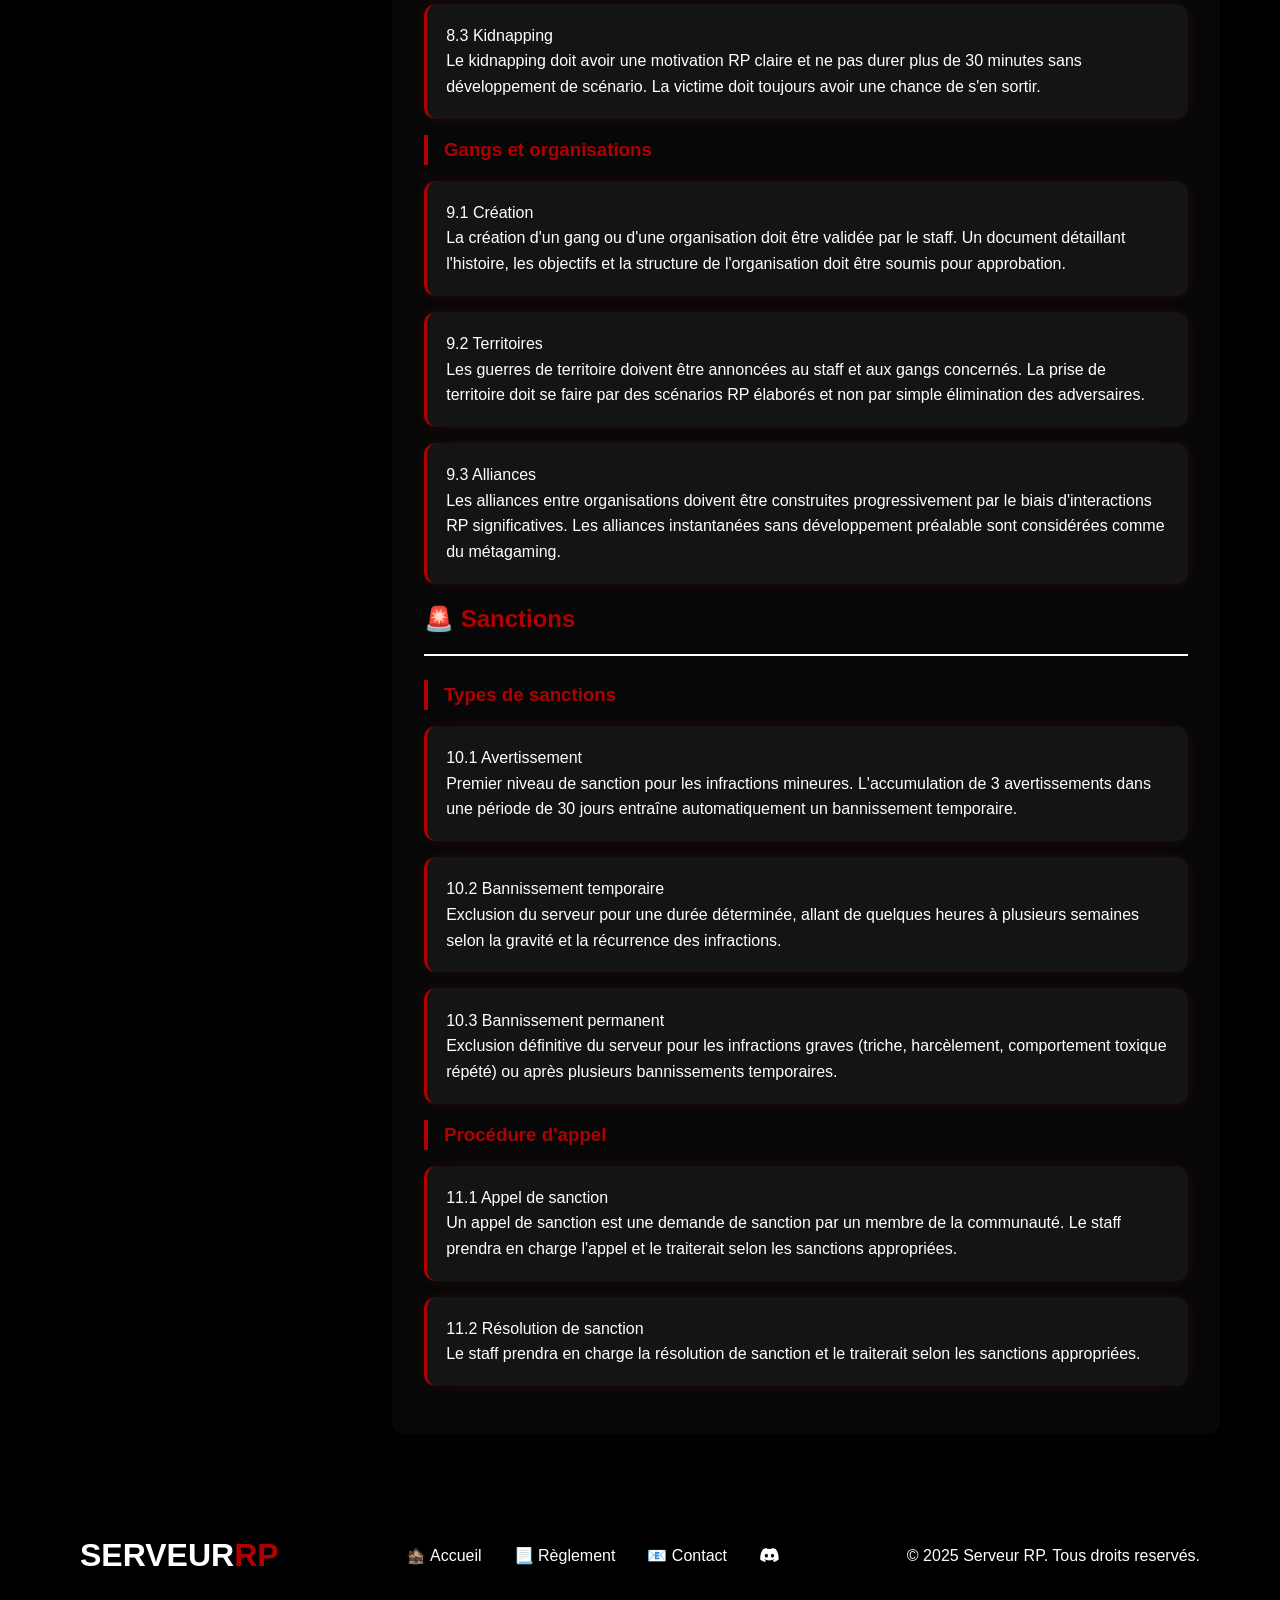
==== commit a0d18db6: "Update reglement.html" ====
--- a/reglement.html
+++ b/reglement.html
@@ -378,7 +378,7 @@
 
         .theme-toggle {
             position: fixed;
-            top: 1rem;
+            bottom: 1rem;
             right: 1rem;
             z-index: 1001;
             background: var(--primary-color);
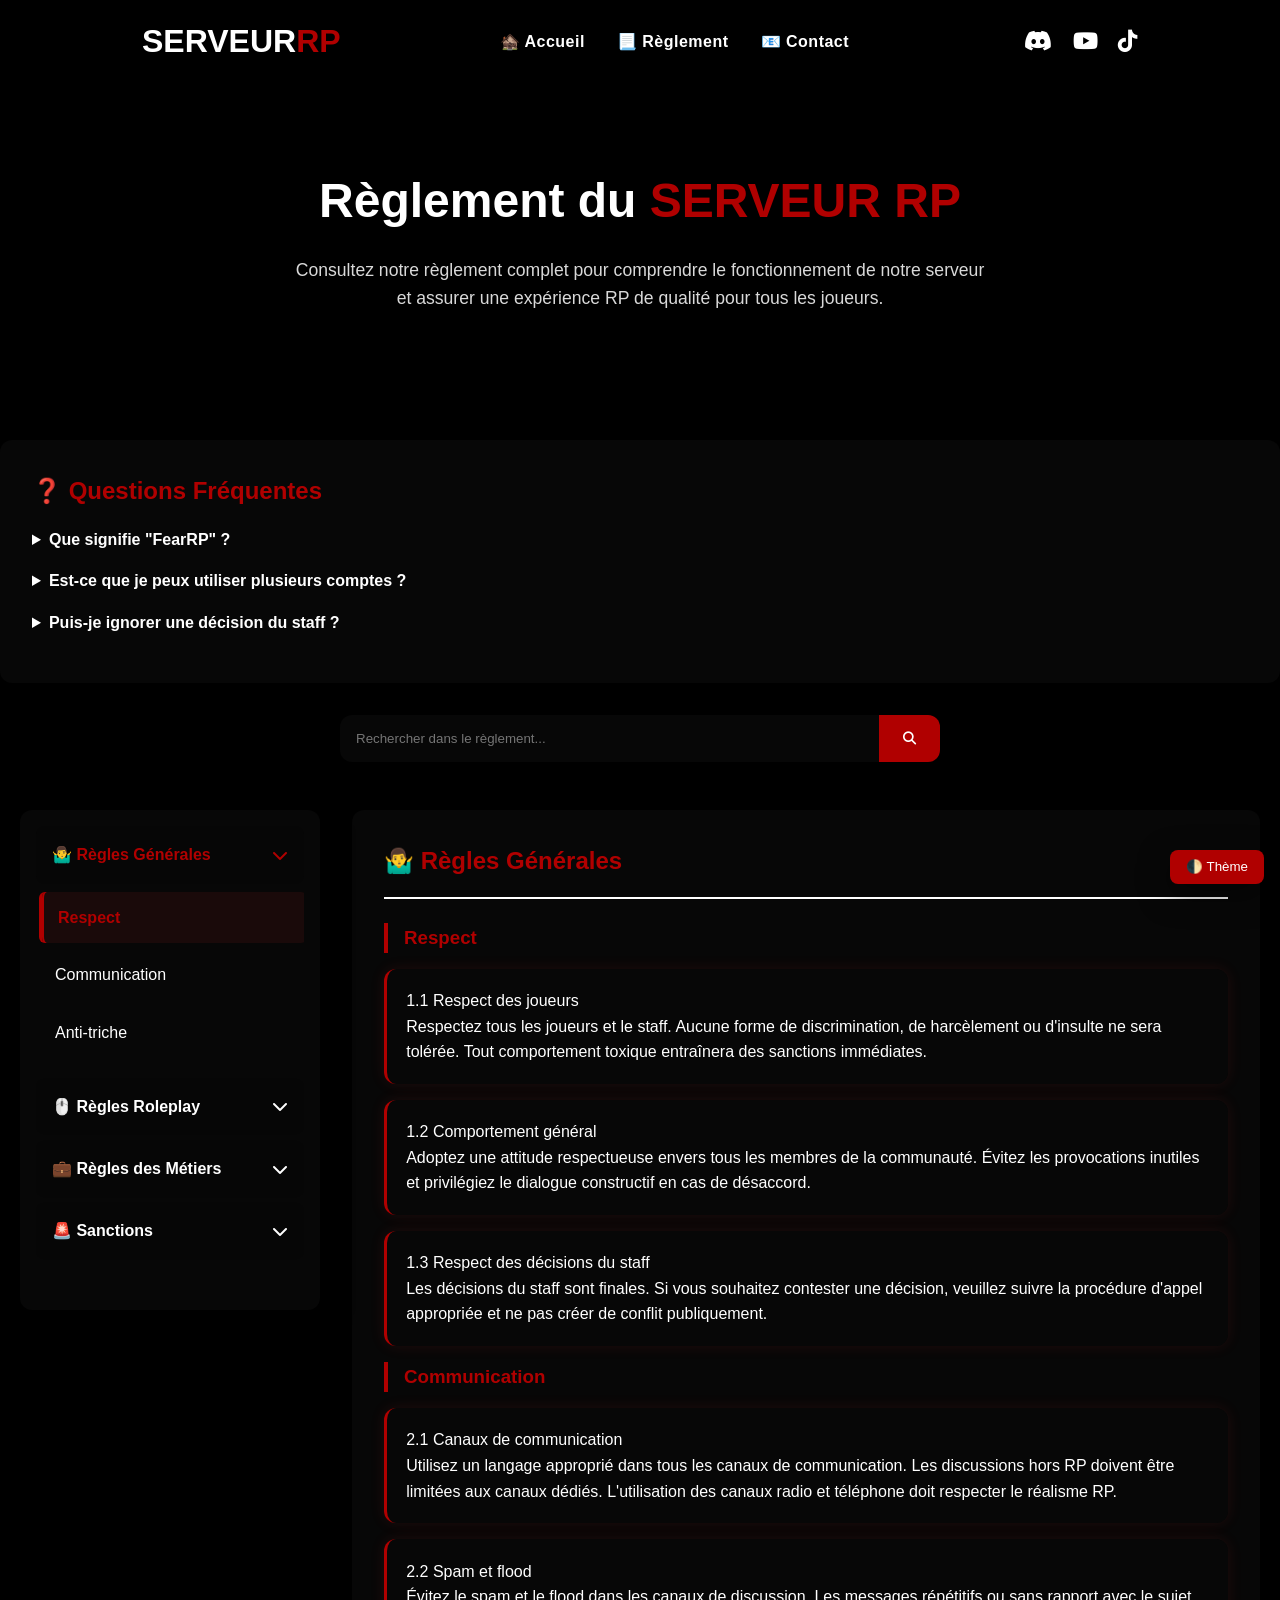
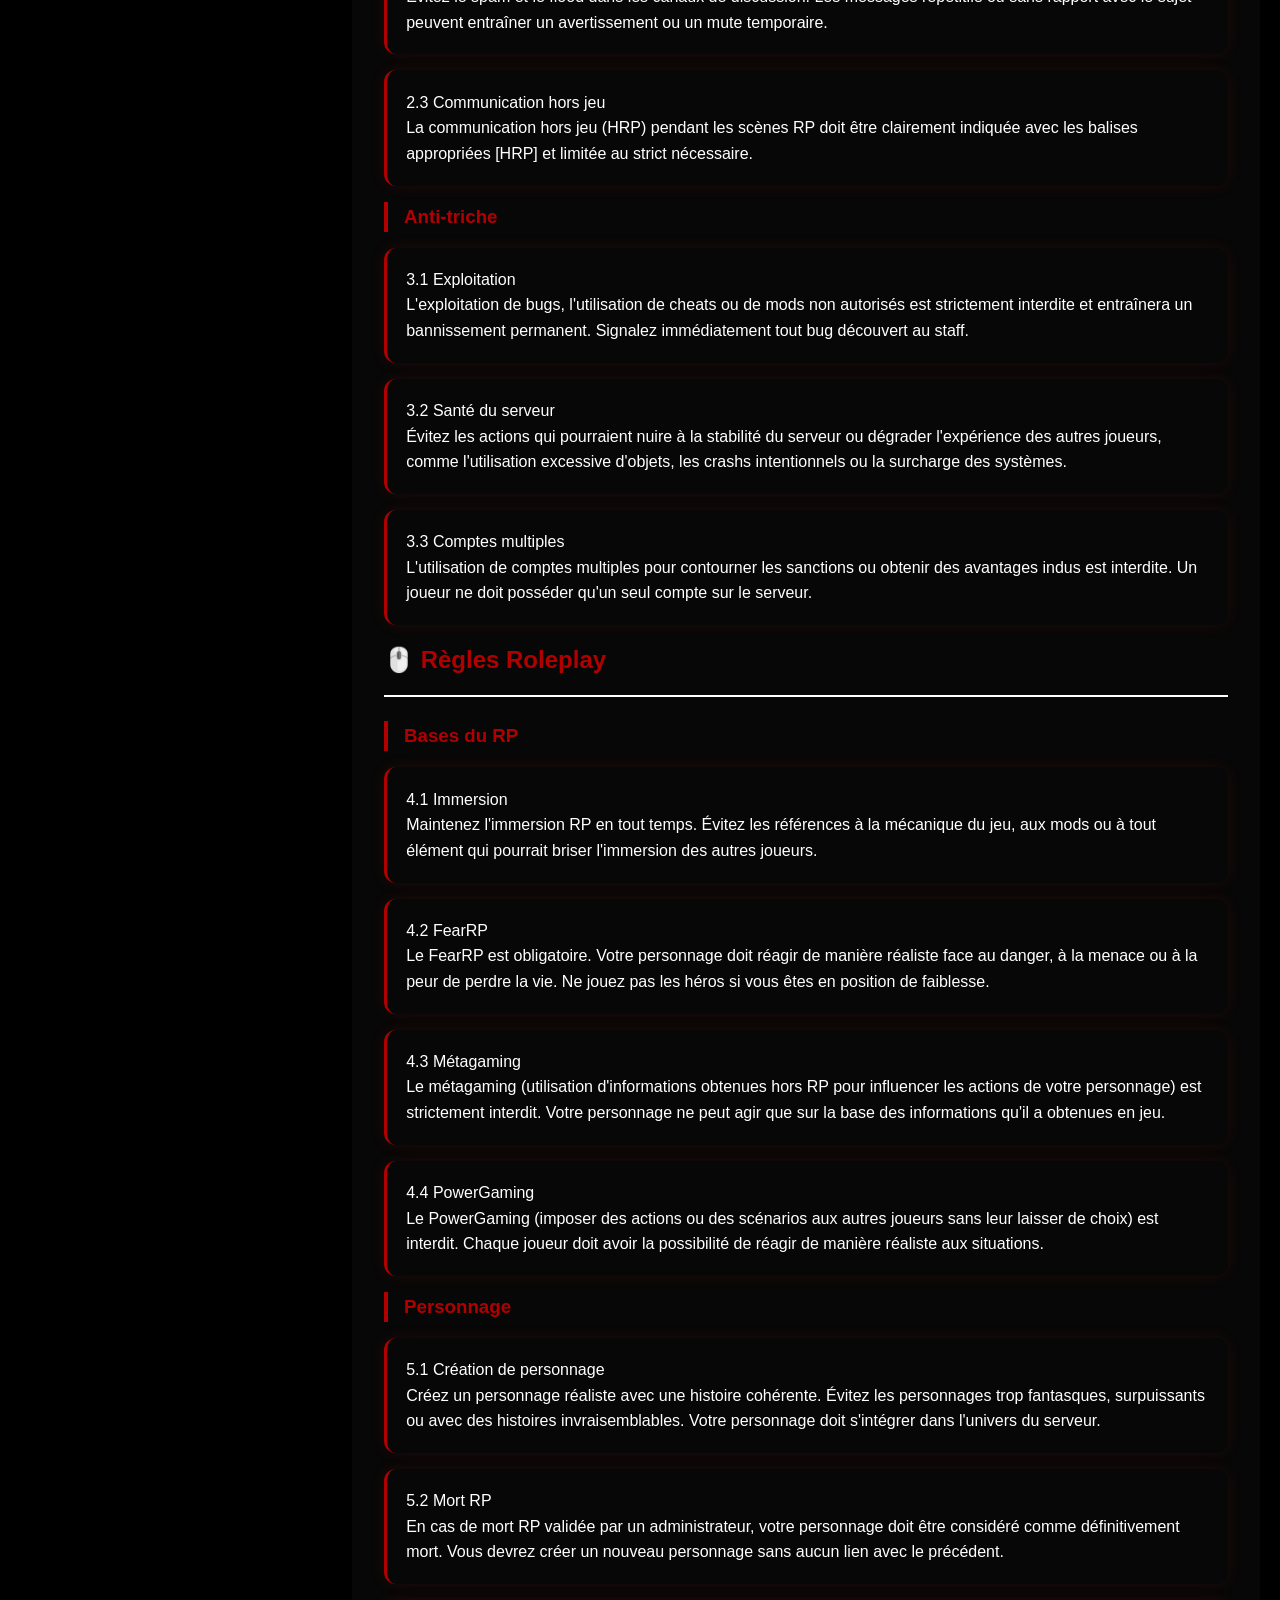
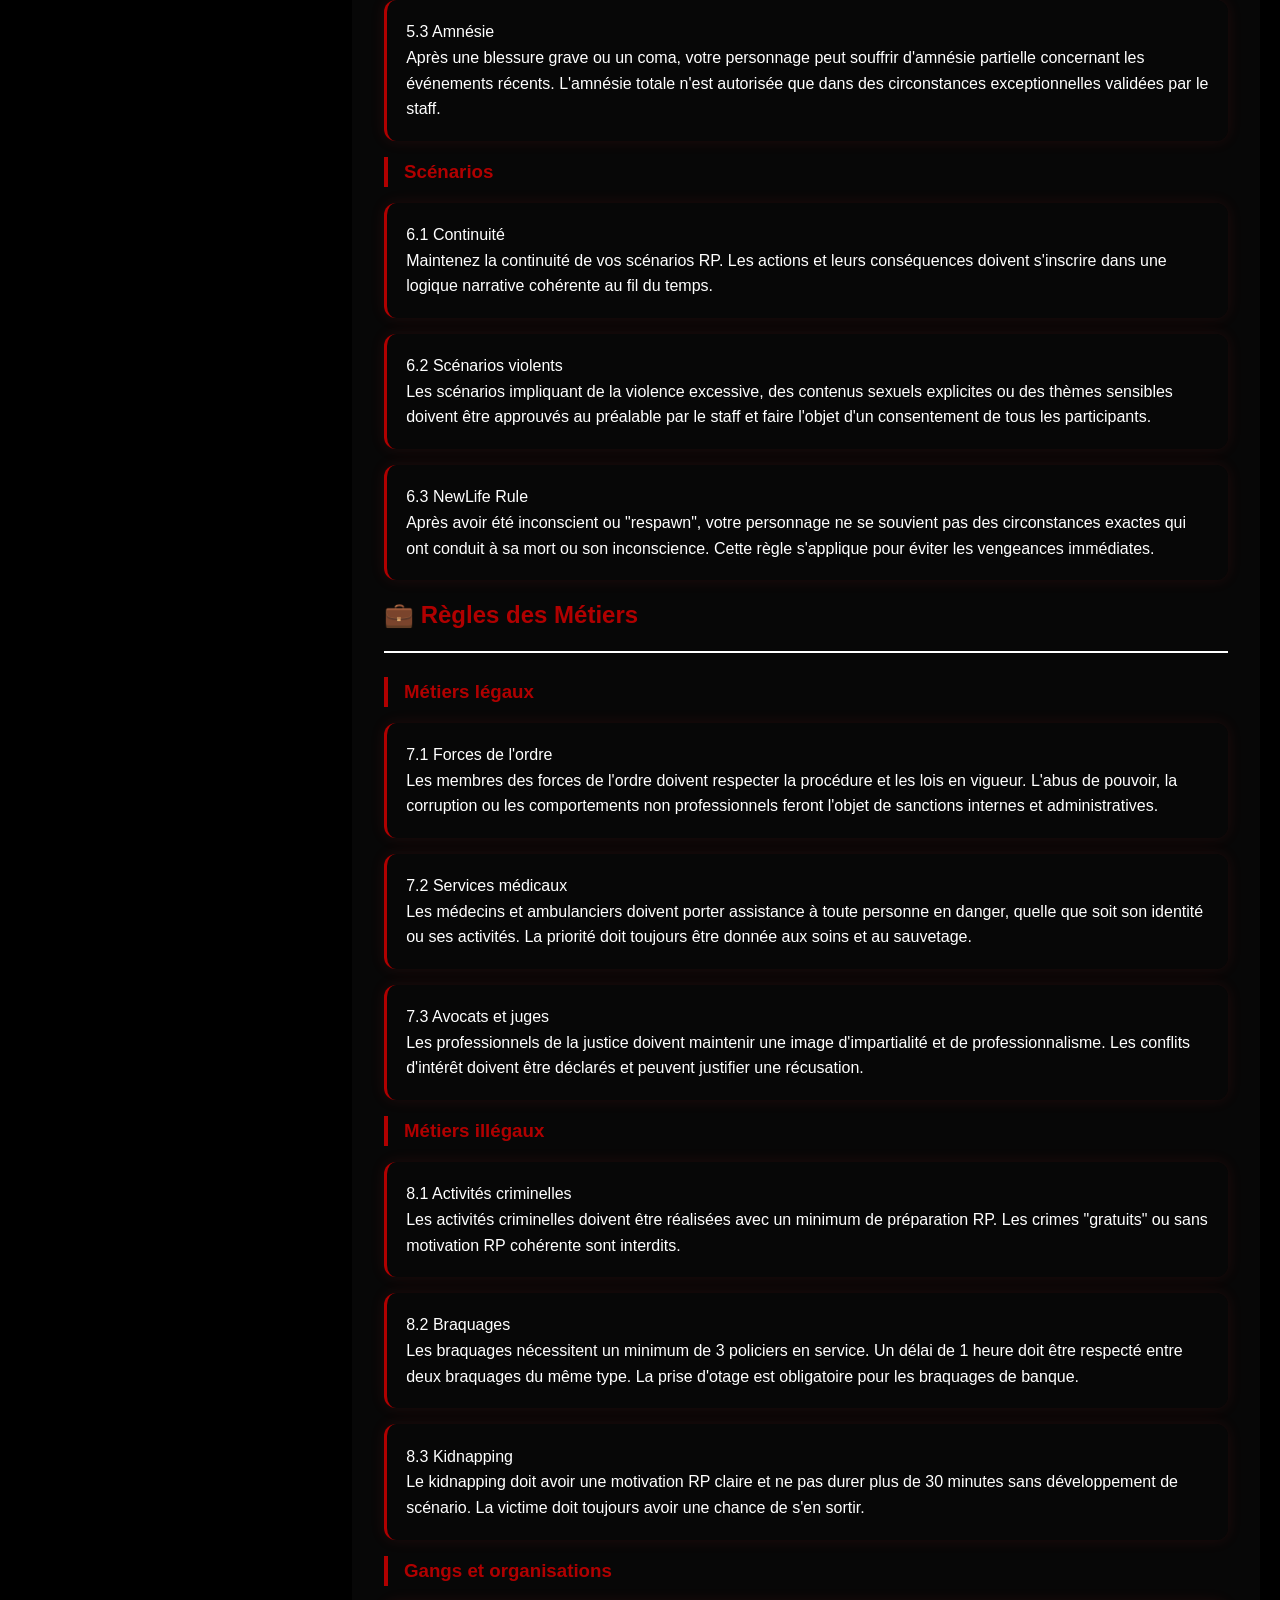
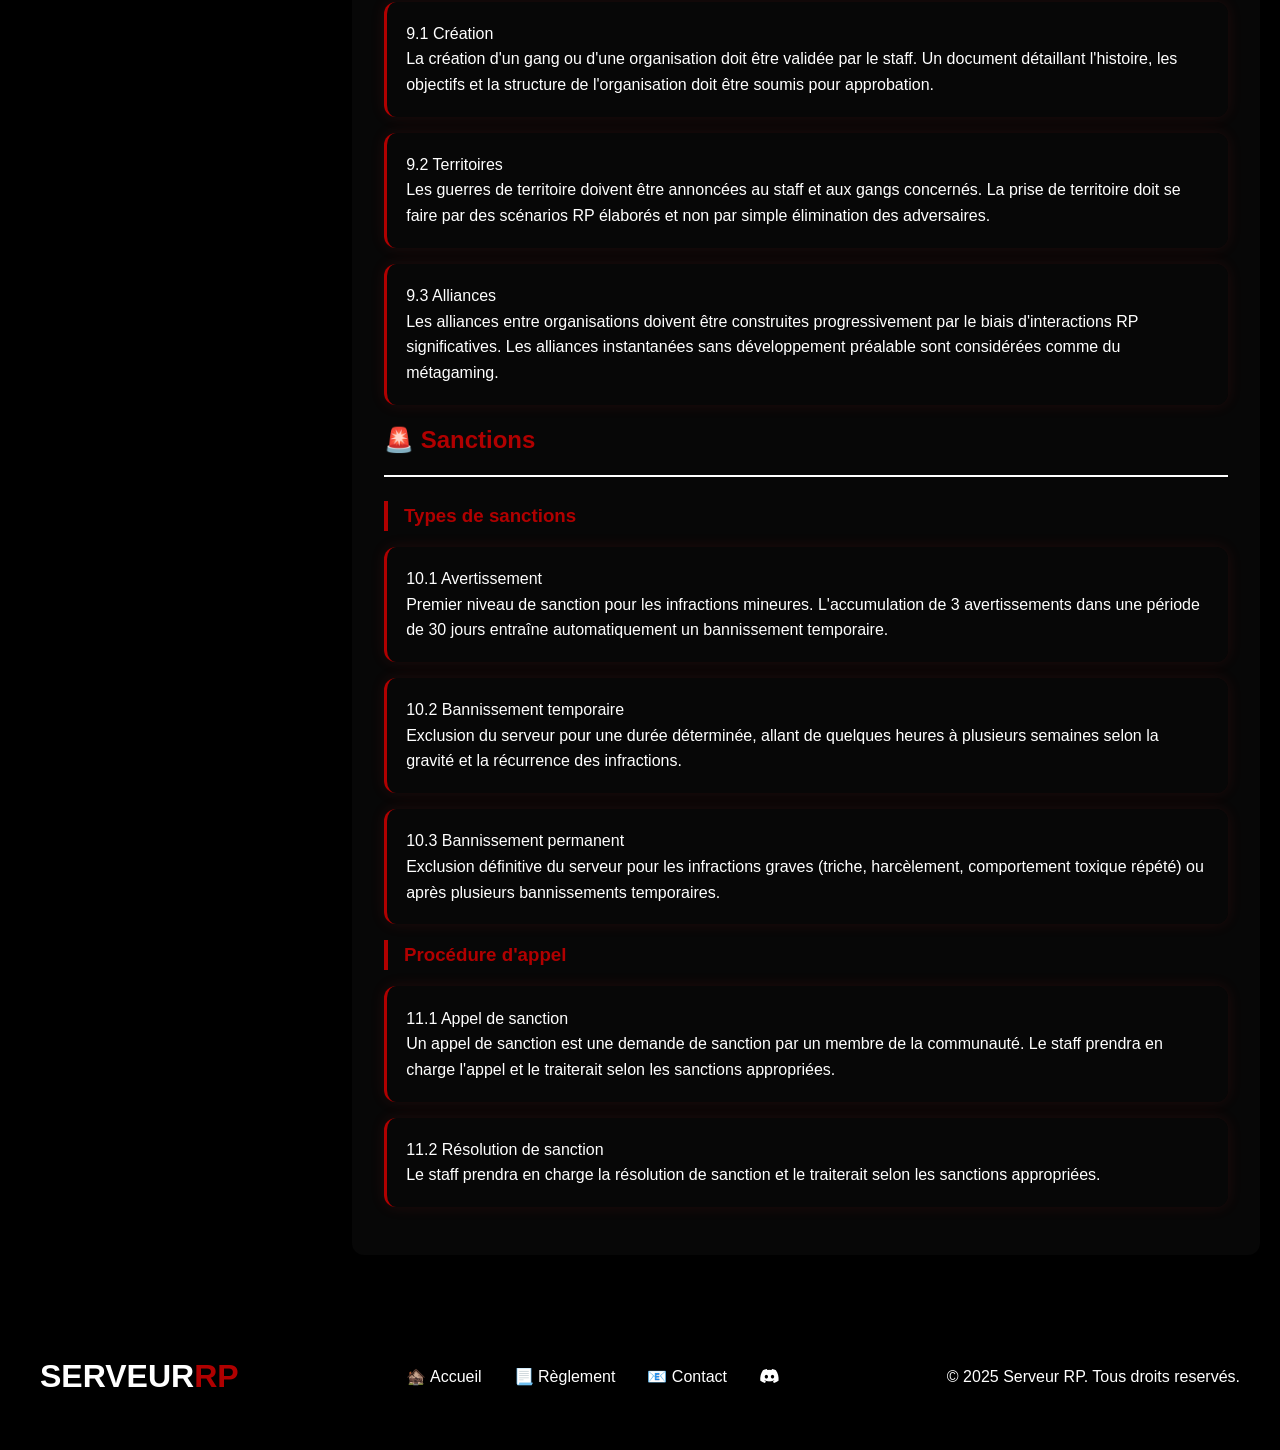
==== commit a22f76e4: "Add files via upload" ====
--- a/reglement.html
+++ b/reglement.html
@@ -32,11 +32,12 @@
             background-color: var(--dark-bg);
             color: var(--text-dark);
             line-height: 1.6;
+            overflow-x: hidden;
         }
         
         .container {
             width: 100%;
-            max-width: 1200px;
+            max-width: 1500px;
             margin: auto;
             padding: 0 20px;
         }
@@ -57,7 +58,6 @@
             border-radius: 10px;
             transition: all 0.3s ease;
         }
-
         
         nav {
             display: flex;
@@ -103,6 +103,16 @@
         
         .nav-links a:hover::after {
             width: 100%;
+        }
+        
+        /* Mobile menu */
+        .mobile-menu-btn {
+            display: none;
+            background: none;
+            border: none;
+            color: var(--text-light);
+            font-size: 1.5rem;
+            cursor: pointer;
         }
         
         /* Social icons */
@@ -195,6 +205,7 @@
             top: 50px;
             height: 500px;
             transition: var(--transition);
+            overflow-y: auto;
         }
 
         .category-header {
@@ -205,21 +216,21 @@
             padding: 1rem;
             font-weight: bold;
             cursor: pointer;
-            background: #141414;
+            background: var(--light-bg);
             border-radius: 8px;
             margin-bottom: 0.3rem;
             transition: var(--transition);
         }
 
         .category-header:hover {
-            background-color: #0e0d0d;
+            background-color: rgba(0, 0, 0, 0.2);
             box-shadow: 0 0 10px rgba(255, 60, 60, 0.3);
             transform: scale(1.02);
         }
 
         .category-header.active {
             color: var(--primary-color);
-            background-color: #0e0d0d;
+            background-color: rgba(0, 0, 0, 0.2);
         }
 
         .subcategories {
@@ -255,7 +266,7 @@
             box-shadow: inset 2px 0 0 var(--primary-color);
         }
 
-        /* Animation d’apparition douce */
+        /* Animation d'apparition douce */
         @keyframes fadeIn {
             from {
                 opacity: 0;
@@ -266,7 +277,6 @@
                 transform: translateY(0);
             }
         }
-
         
         /* Rules Content */
         .rules-content {
@@ -291,7 +301,7 @@
         }
         
         .rule-item {
-            background-color: #141414;
+            background-color: var(--light-bg);
             border-left: 3px solid var(--primary-color);
             padding: 1.2rem;
             border-radius: var(--border-radius);
@@ -315,6 +325,7 @@
             justify-content: space-between;
             align-items: center;
             flex-wrap: wrap;
+            gap: 1rem;
         }
         
         .footer-logo {
@@ -330,6 +341,7 @@
         .footer-links {
             display: flex;
             gap: 2rem;
+            flex-wrap: wrap;
         }
         
         .footer-links a {
@@ -350,19 +362,100 @@
             .sidebar {
                 position: static;
                 margin-bottom: 2rem;
+                height: auto;
+                max-height: 300px;
+            }
+            
+            .banner h1 {
+                font-size: 2.5rem;
             }
         }
         
         @media (max-width: 768px) {
-            .nav-links {
+            header {
+                padding: 1rem;
+                width: 95%;
+            }
+            
+            .mobile-menu-btn {
+                display: block;
+            }
+            
+            .nav-links, .social-links {
+                display: none;
+                width: 100%;
                 flex-direction: column;
                 gap: 1rem;
-            }
-        
+                margin-top: 1rem;
+            }
+            
+            .nav-links.active, .social-links.active {
+                display: flex;
+            }
+            
+            .social-links {
+                flex-direction: row;
+                justify-content: center;
+            }
+            
+            .logo {
+                font-size: 1.5rem;
+            }
+            
+            .banner h1 {
+                font-size: 2rem;
+            }
+            
+            .banner p {
+                font-size: 1rem;
+                padding: 0 1rem;
+            }
+            
             .footer-content {
                 flex-direction: column;
                 text-align: center;
-                gap: 1.5rem;
+            }
+            
+            .footer-links {
+                justify-content: center;
+                margin: 1rem 0;
+            }
+            
+            .search-container {
+                flex-direction: column;
+                max-width: 90%;
+            }
+            
+            .search-input, .search-btn {
+                width: 100%;
+                padding: 0.8rem;
+                text-align: center;
+            }
+        }
+        
+        @media (max-width: 480px) {
+            .banner h1 {
+                font-size: 1.8rem;
+            }
+            
+            .rule-category-header h2 {
+                font-size: 1.5rem;
+            }
+            
+            .rule-subcategory h3 {
+                font-size: 1.2rem;
+            }
+            
+            .footer-links {
+                gap: 1rem;
+            }
+            
+            .rules-content {
+                padding: 1rem;
+            }
+            
+            .rule-item {
+                padding: 1rem;
             }
         }
         
@@ -401,6 +494,10 @@
             animation: fadeUp 0.6s ease both;
         }
 
+        .category-header {
+            background-color: rgba(0, 0, 0, 0.09);
+        }
+
         .rule-item:hover {
             background-color: rgba(0, 0, 0, 0.09);
             box-shadow: 0 0 15px rgba(255, 255, 255, 0.1);
@@ -442,7 +539,38 @@
         details[open] summary {
             color: var(--primary-color);
         }
-    </style>        
+        
+        /* Ajout d'un bouton back-to-top */
+        .back-to-top {
+            position: fixed;
+            bottom: 5rem;
+            right: 1rem;
+            z-index: 1000;
+            background: var(--primary-color);
+            color: white;
+            width: 40px;
+            height: 40px;
+            border-radius: 50%;
+            display: flex;
+            justify-content: center;
+            align-items: center;
+            font-size: 1.2rem;
+            cursor: pointer;
+            box-shadow: var(--box-shadow);
+            opacity: 0;
+            visibility: hidden;
+            transition: all 0.3s ease;
+        }
+        
+        .back-to-top.active {
+            opacity: 1;
+            visibility: visible;
+        }
+        
+        .back-to-top:hover {
+            transform: translateY(-5px);
+        }
+    </style>       
 </head>
 <body>
     <header>
@@ -809,34 +937,46 @@
           const savedTheme = localStorage.getItem("theme");
           if (savedTheme === "light") document.body.classList.add("light-mode");
     
-          document.querySelectorAll('.category-header').forEach(header => {
-            header.addEventListener('click', () => {
-              document.querySelectorAll('.category-header').forEach(h => {
-                if (h !== header) {
-                  h.classList.remove('active');
-                  h.nextElementSibling?.classList.remove('active');
-                }
-              });
-              header.classList.toggle('active');
-              header.nextElementSibling?.classList.toggle('active');
+            document.querySelectorAll('.category-header').forEach(header => {
+                header.addEventListener('click', () => {
+                    document.querySelectorAll('.category-header').forEach(h => {
+                    if (h !== header) {
+                        h.classList.remove('active');
+                        h.nextElementSibling?.classList.remove('active');
+                        h.querySelector('i').classList.remove('fa-chevron-up');
+                        h.querySelector('i').classList.add('fa-chevron-down');
+                    }
+                    });
+                    header.classList.toggle('active');
+                    const subcategory = header.nextElementSibling;
+                    subcategory?.classList.toggle('active');
+                    const icon = header.querySelector('i');
+                    icon.classList.toggle('fa-chevron-down');
+                    icon.classList.toggle('fa-chevron-up');
+                    if (subcategory?.classList.contains('active')) {
+                    subcategory.style.maxHeight = subcategory.scrollHeight + 'px';
+                    } else {
+                    subcategory.style.maxHeight = '0';
+                    }
+                });
             });
-          });
-    
-          document.querySelectorAll('.subcategory-link').forEach(link => {
-            link.addEventListener('click', e => {
-              e.preventDefault();
-              document.querySelectorAll('.subcategory-link').forEach(l => l.classList.remove('active'));
-              link.classList.add('active');
-    
-              const targetId = link.getAttribute('href');
-              const target = document.querySelector(targetId);
-              if (target) {
-                const offset = target.getBoundingClientRect().top + window.pageYOffset;
-                const scroll = offset - (window.innerHeight / 2) + (target.offsetHeight / 2);
-                window.scrollTo({ top: scroll, behavior: 'smooth' });
-              }
+
+
+            document.querySelectorAll('.subcategory-link').forEach(link => {
+                link.addEventListener('click', e => {
+                    e.preventDefault();
+                    document.querySelectorAll('.subcategory-link').forEach(l => l.classList.remove('active'));
+                    link.classList.add('active');
+                    const targetId = link.getAttribute('href');
+                    const target = document.querySelector(targetId);
+                    if (target) {
+                    const offset = target.getBoundingClientRect().top + window.pageYOffset;
+                    const scroll = offset - (window.innerHeight / 2) + (target.offsetHeight / 2);
+                    window.scrollTo({ top: scroll, behavior: 'smooth' });
+                    }
+                });
             });
-          });
+
     
           const searchInput = document.getElementById('searchInput');
           const searchBtn = document.getElementById('searchBtn');
@@ -871,4 +1011,4 @@
           localStorage.setItem("theme", isLight ? "light" : "dark");
         }
     </script>
-</body>
+</body>
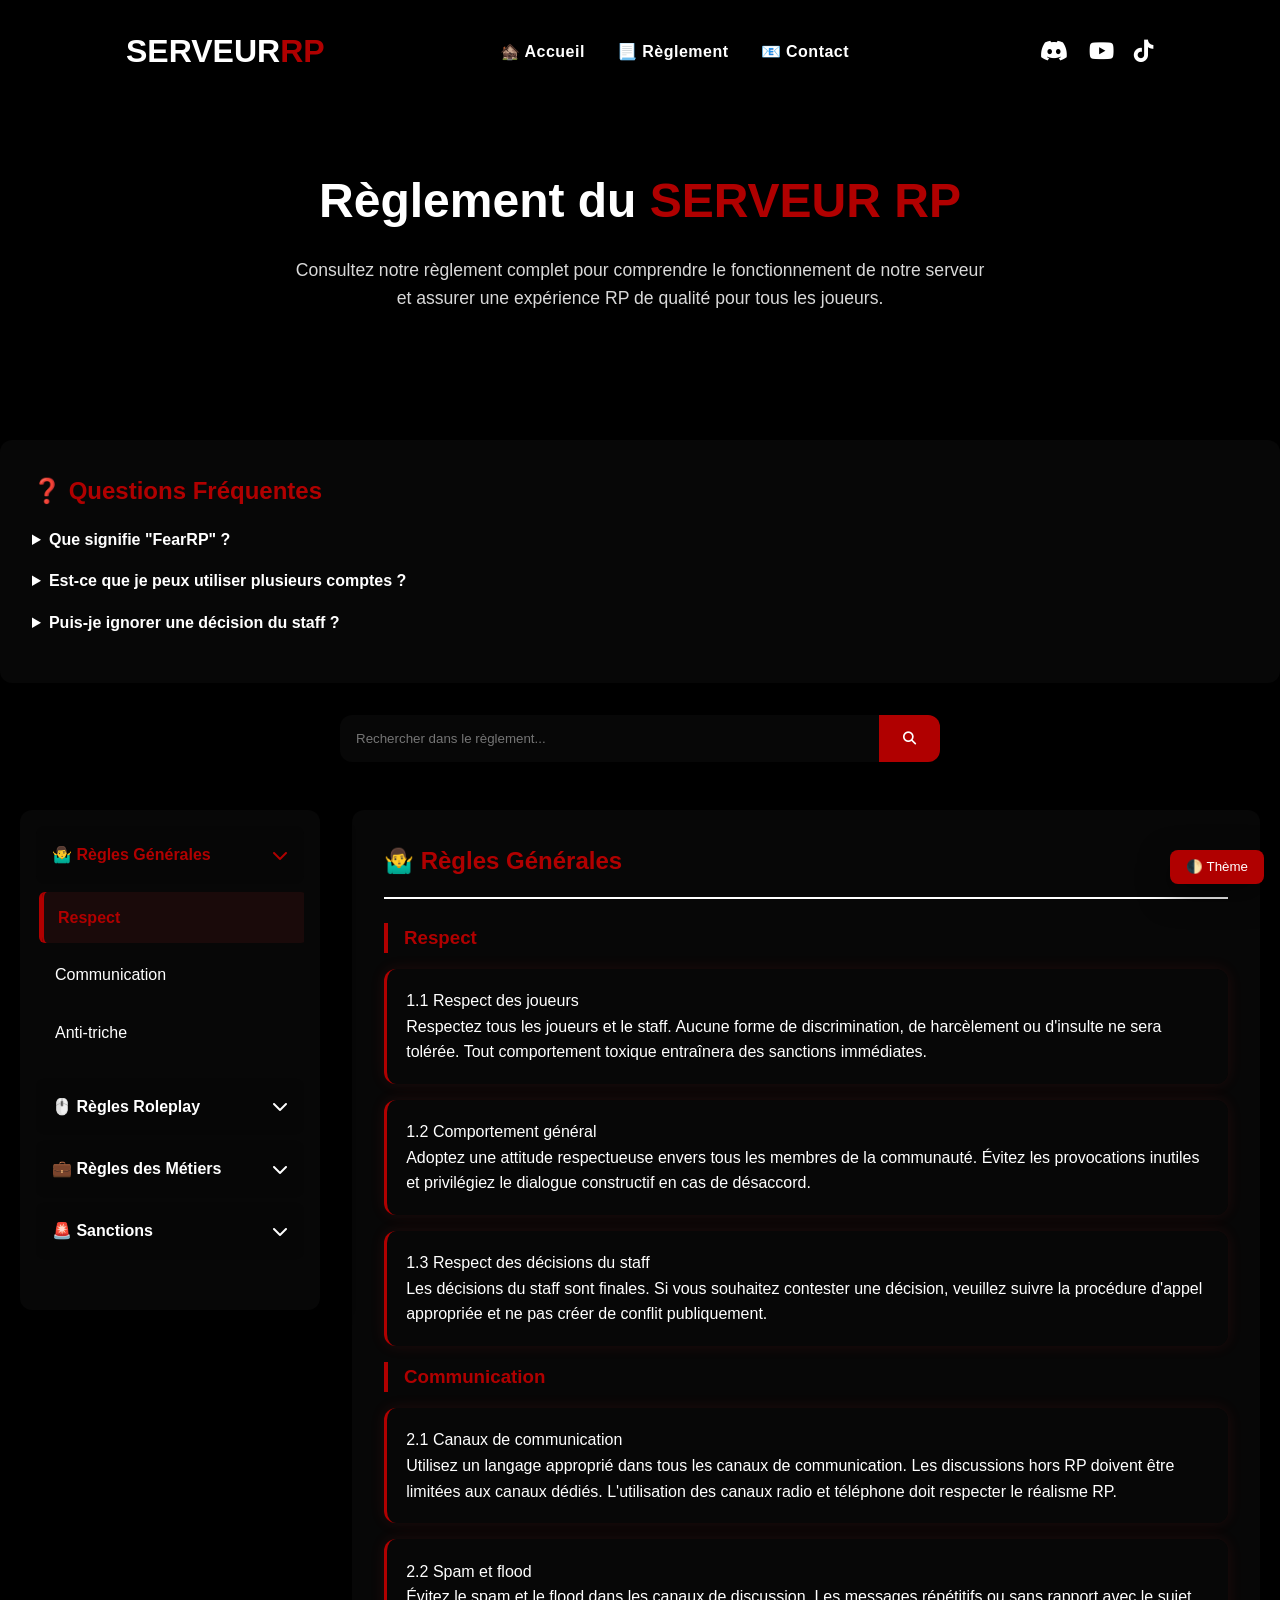
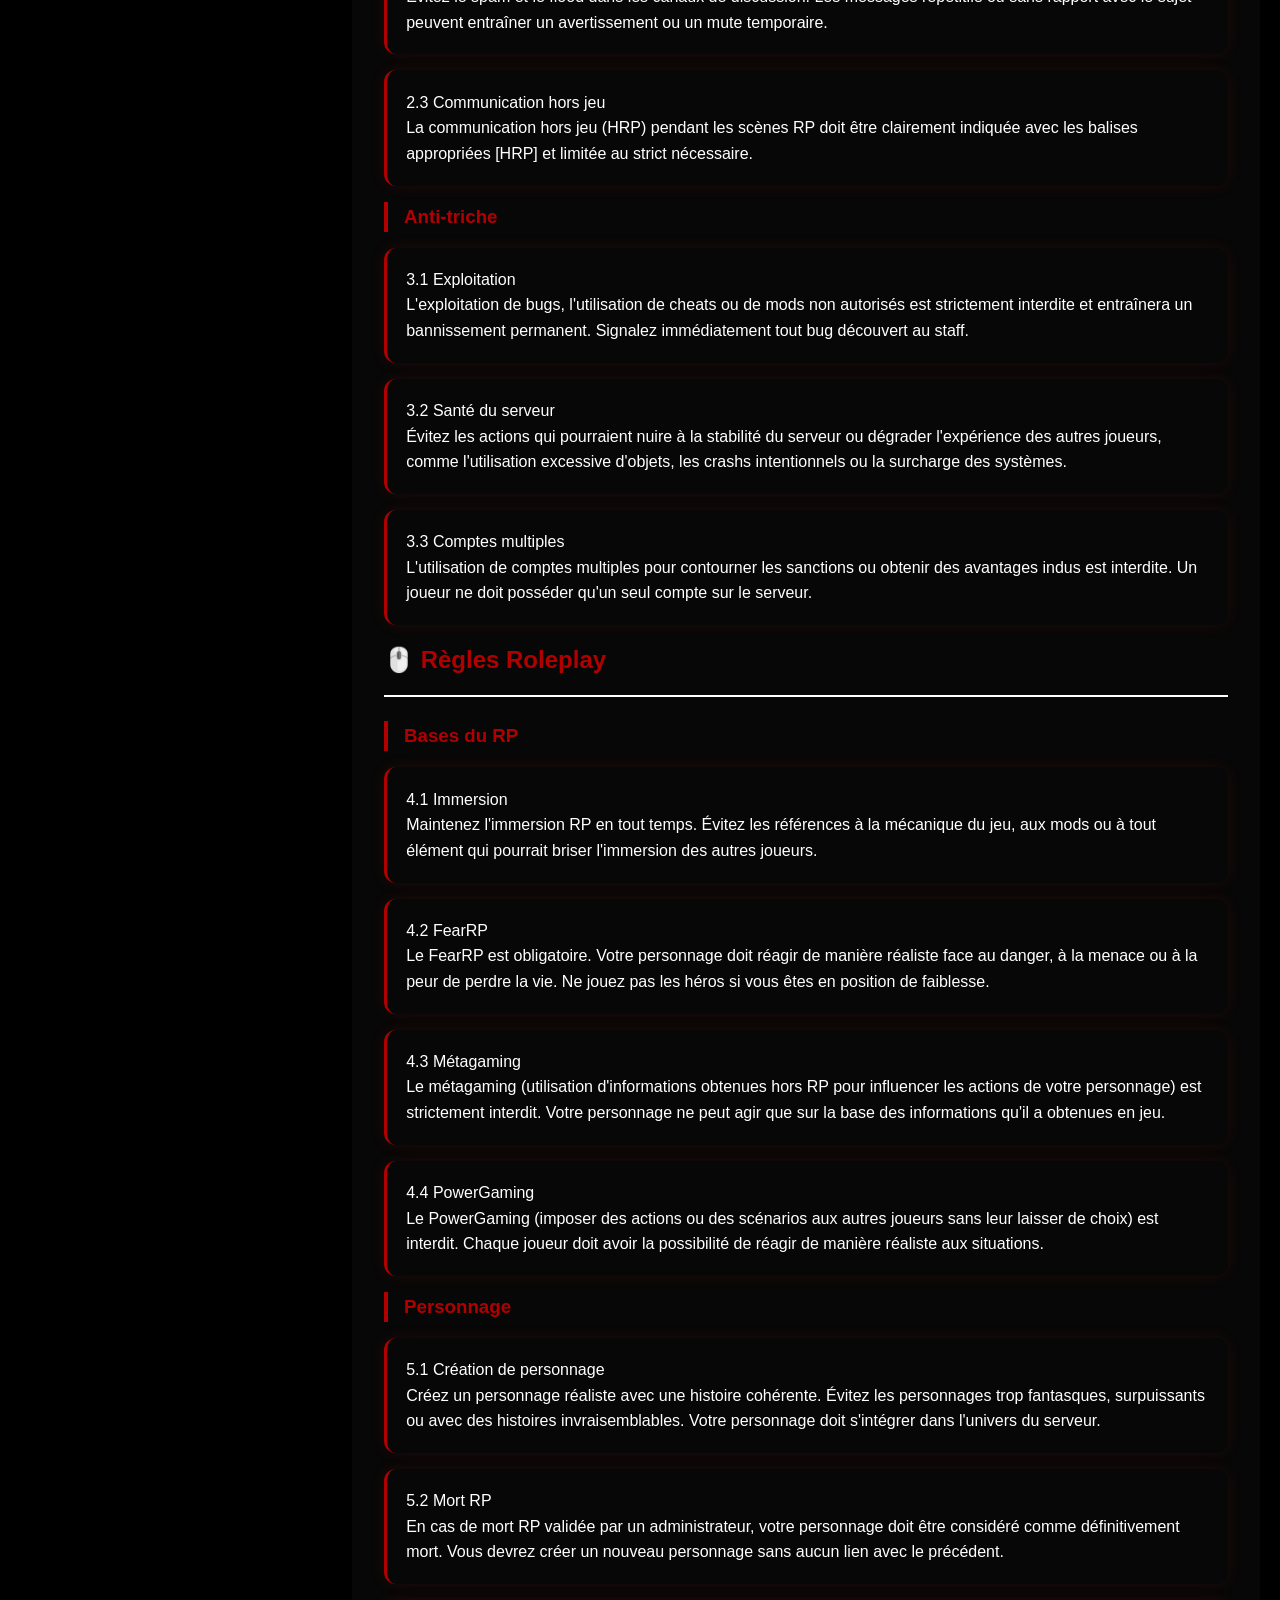
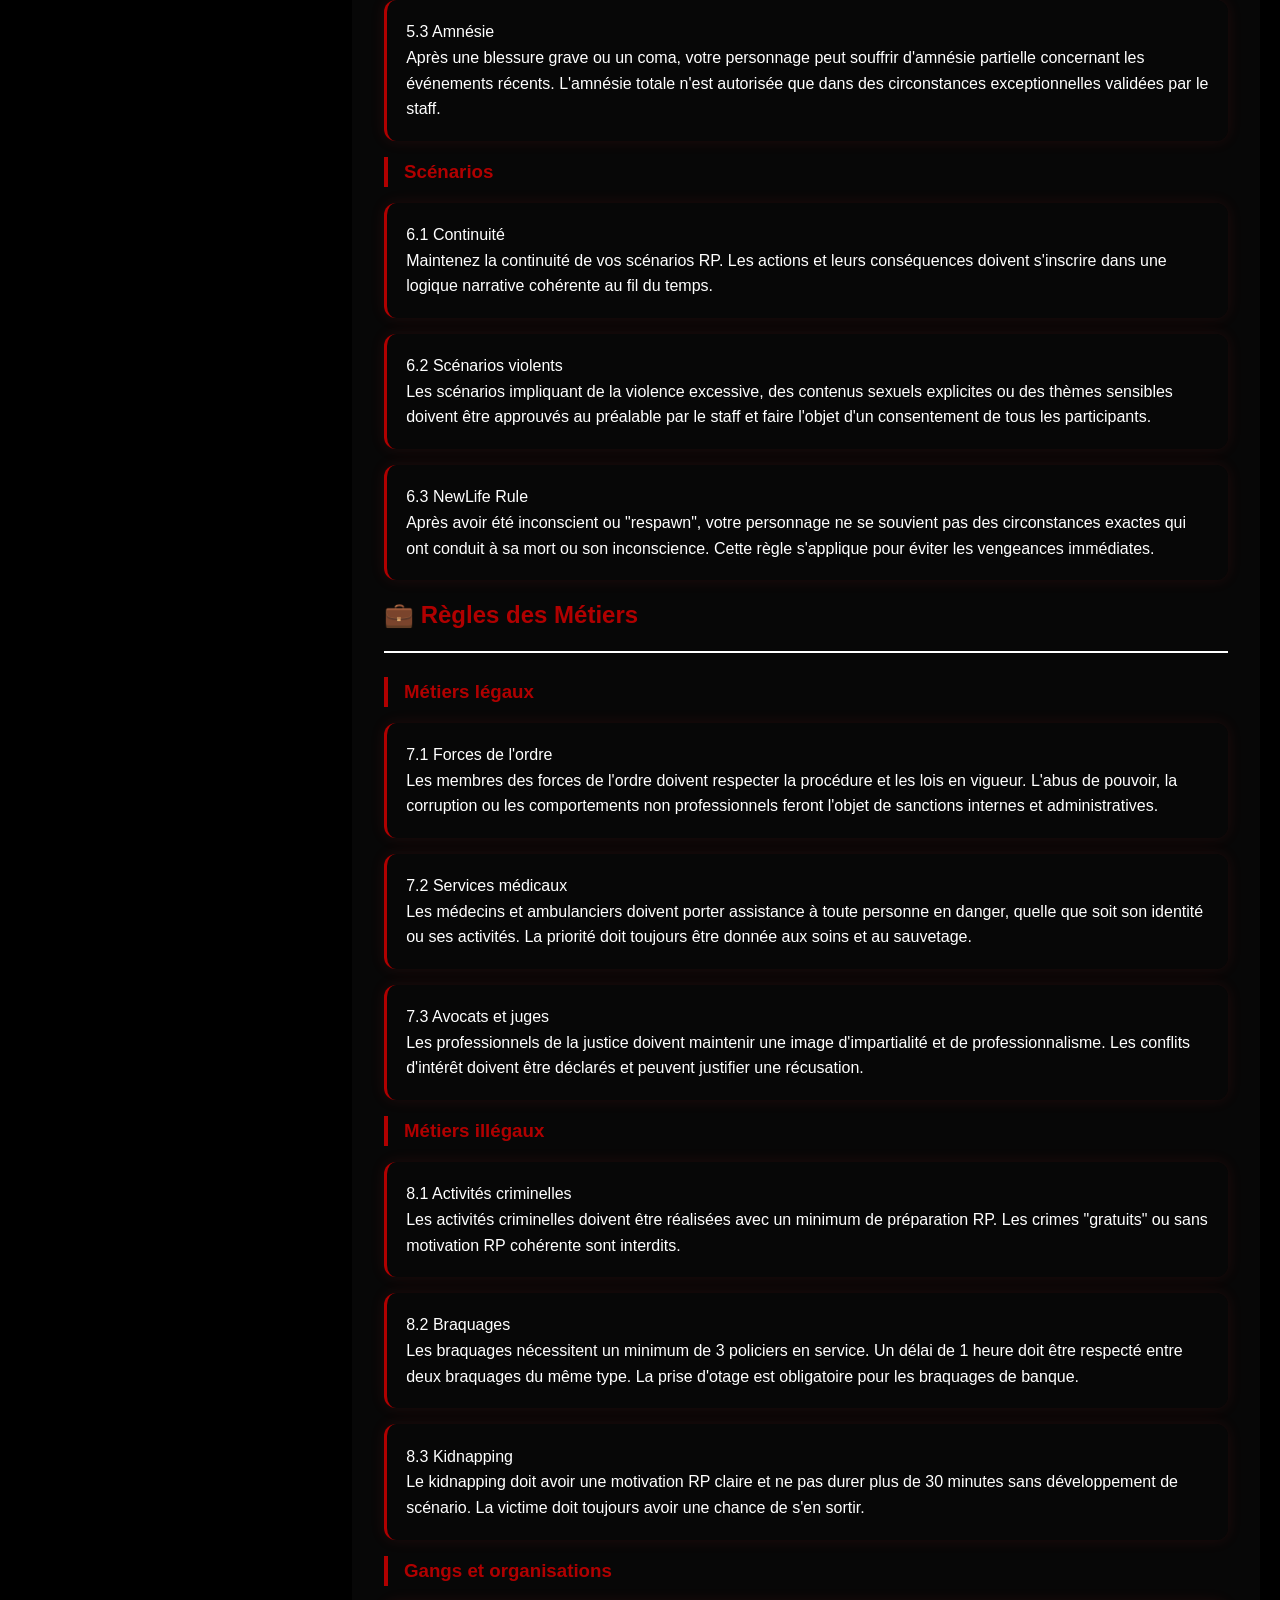
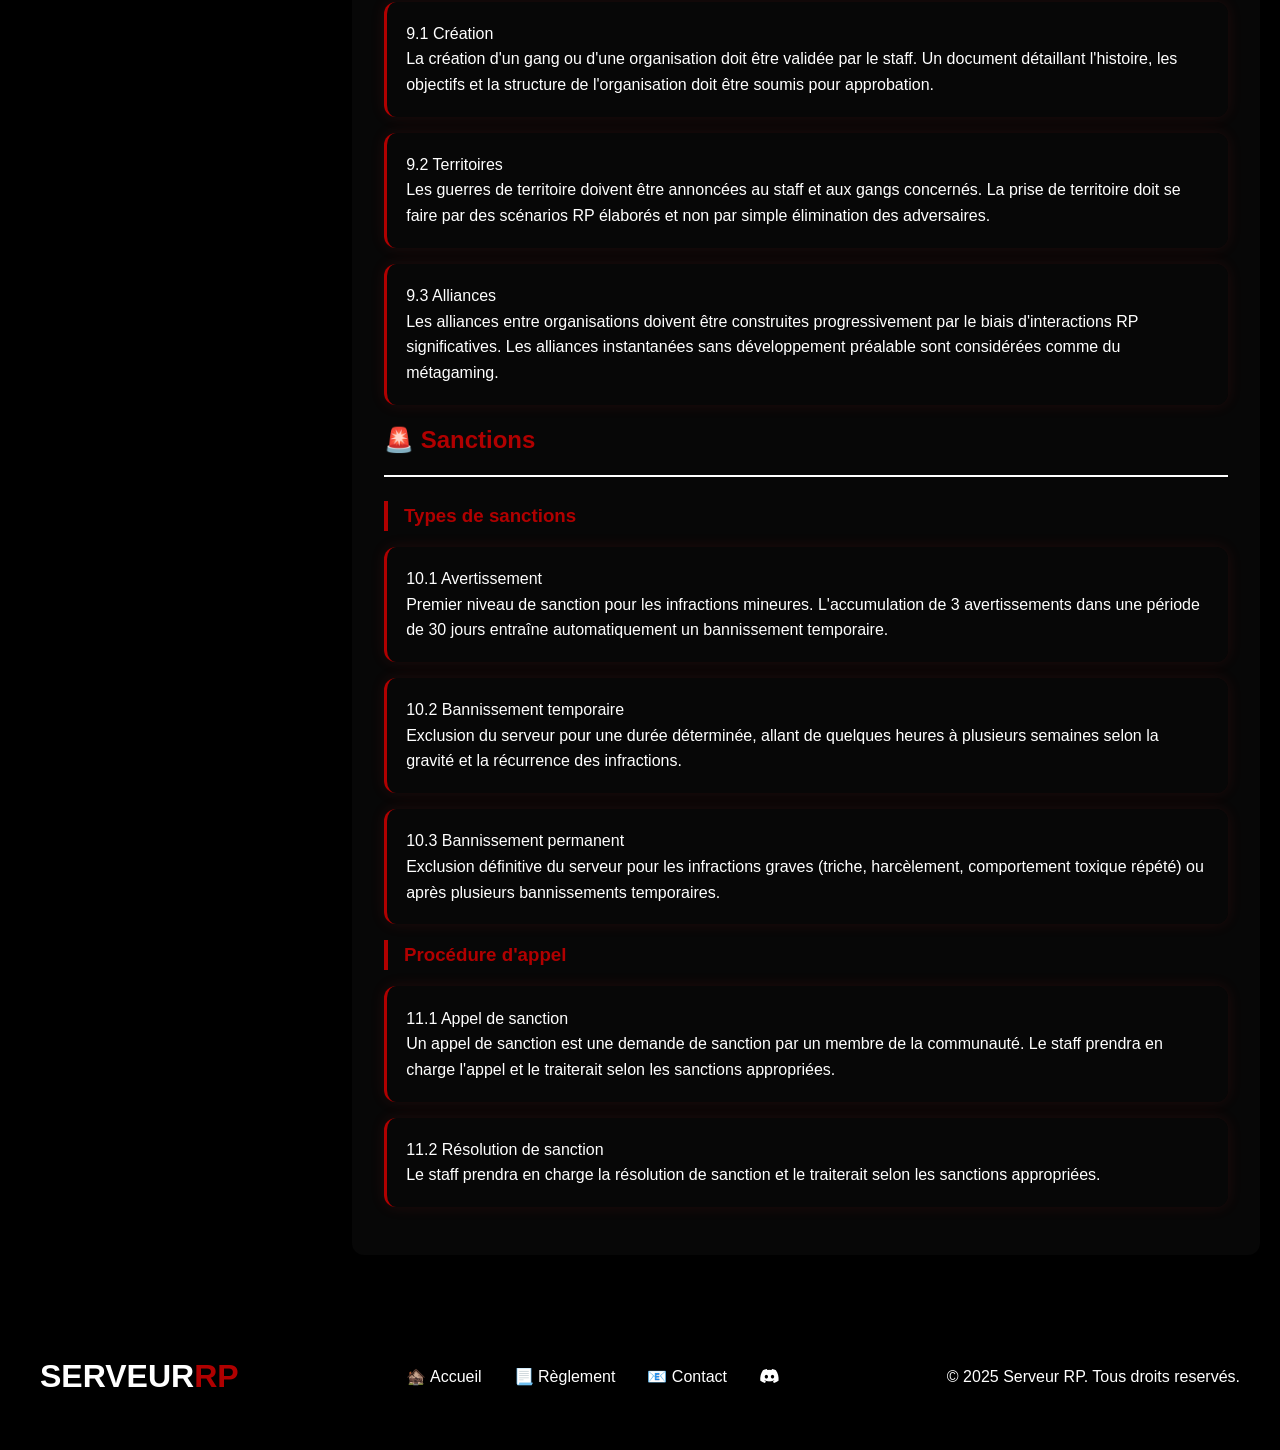
==== commit 9933ea55: "Add files via upload" ====
--- a/reglement.html
+++ b/reglement.html
@@ -45,12 +45,13 @@
         /* Header */
         header {
             background-color: none;
-            padding: 1rem 2rem;
-            position: static;
+            backdrop-filter: blur(10px);
+            padding: 1rem;
+            position: relative;
             top: 10px;
             left: 0;
             right: 0;
-            z-index: 1000;
+            z-index: 100;
             box-shadow: var(--box-shadow);
             width: 90%;
             max-width: 1100px;
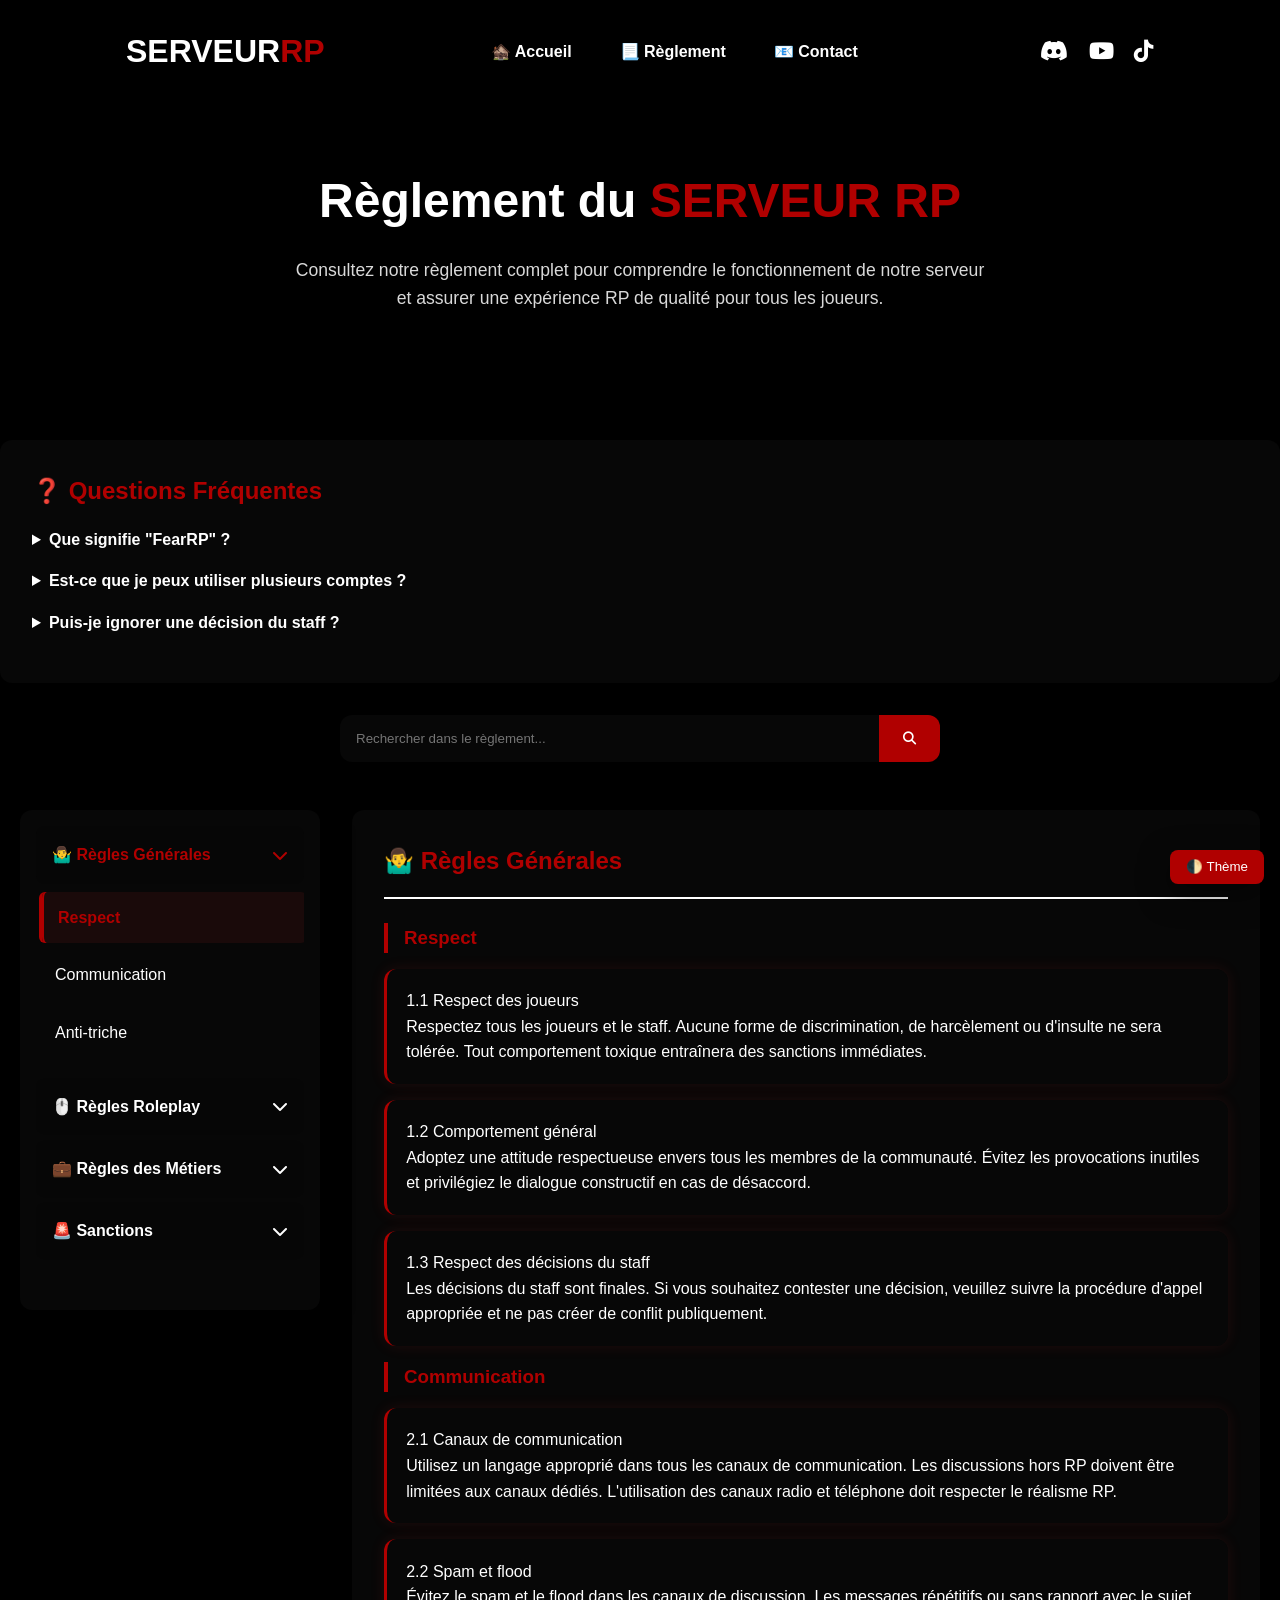
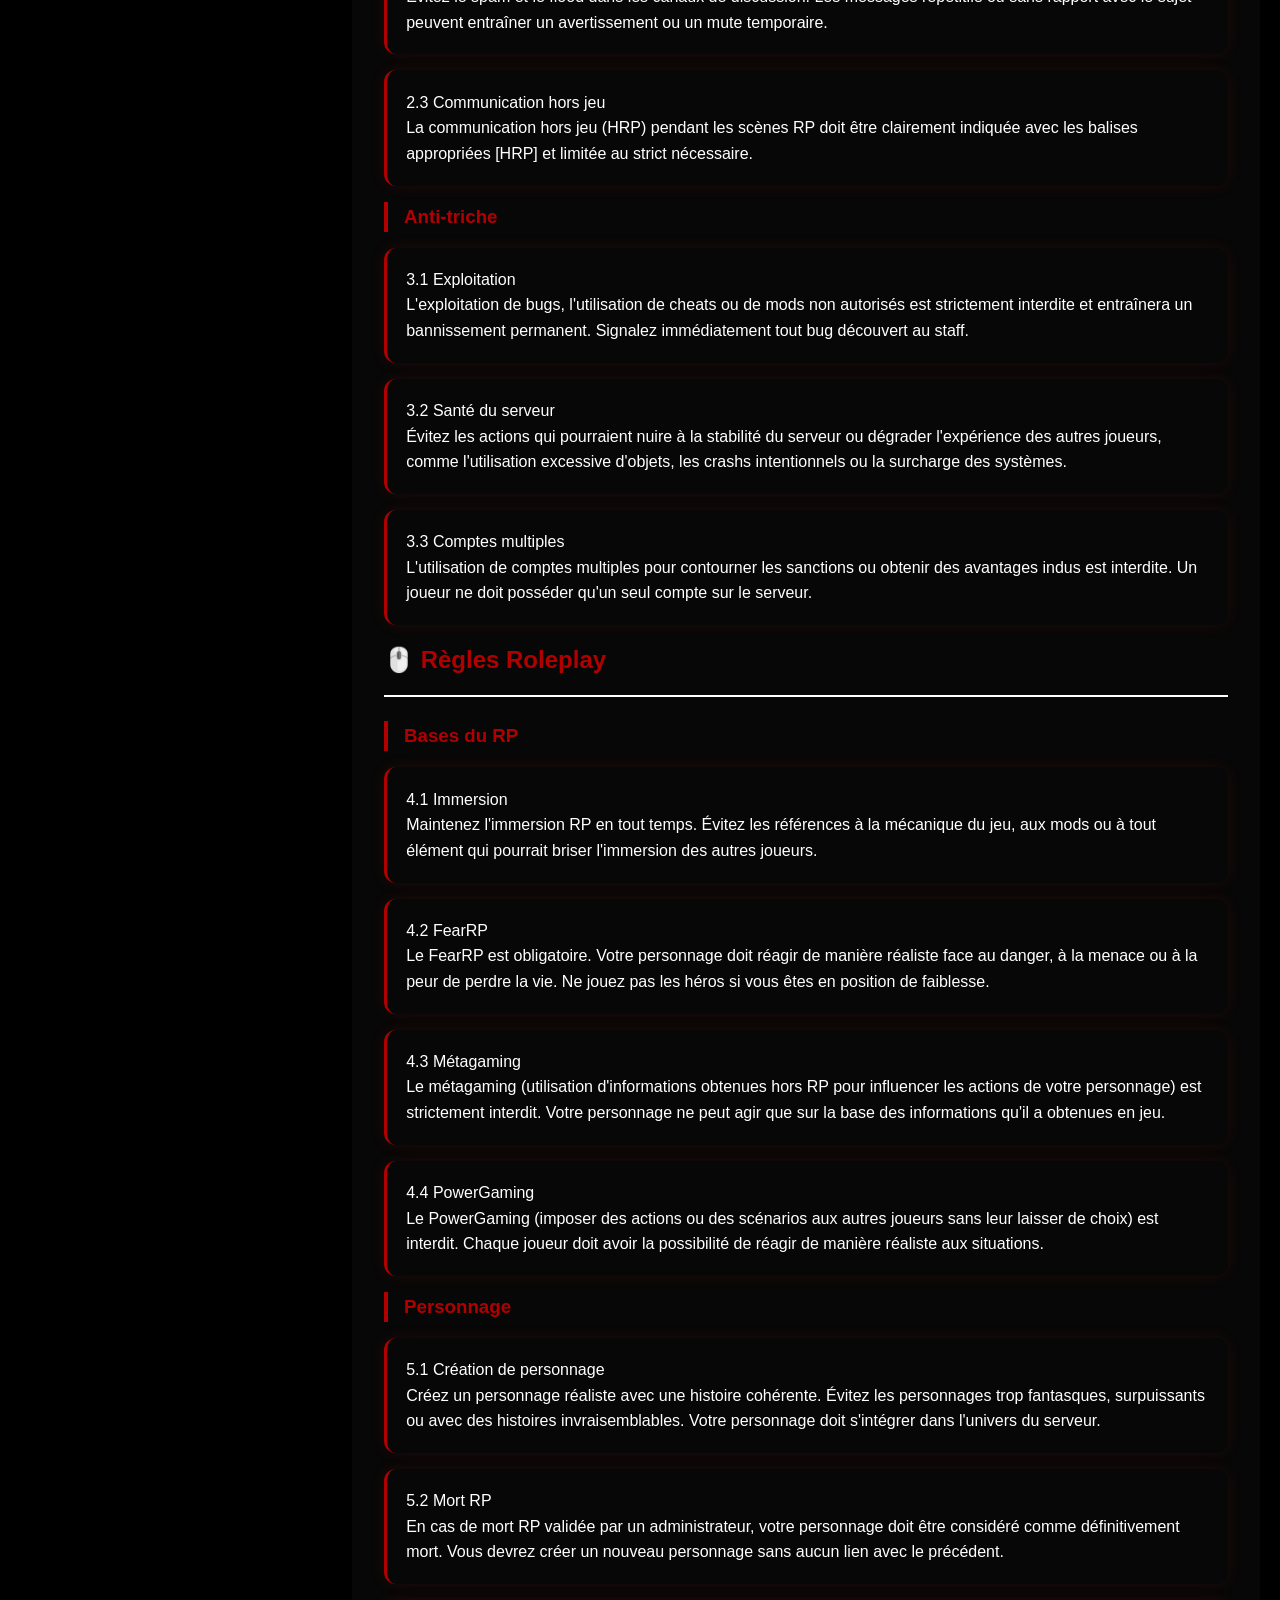
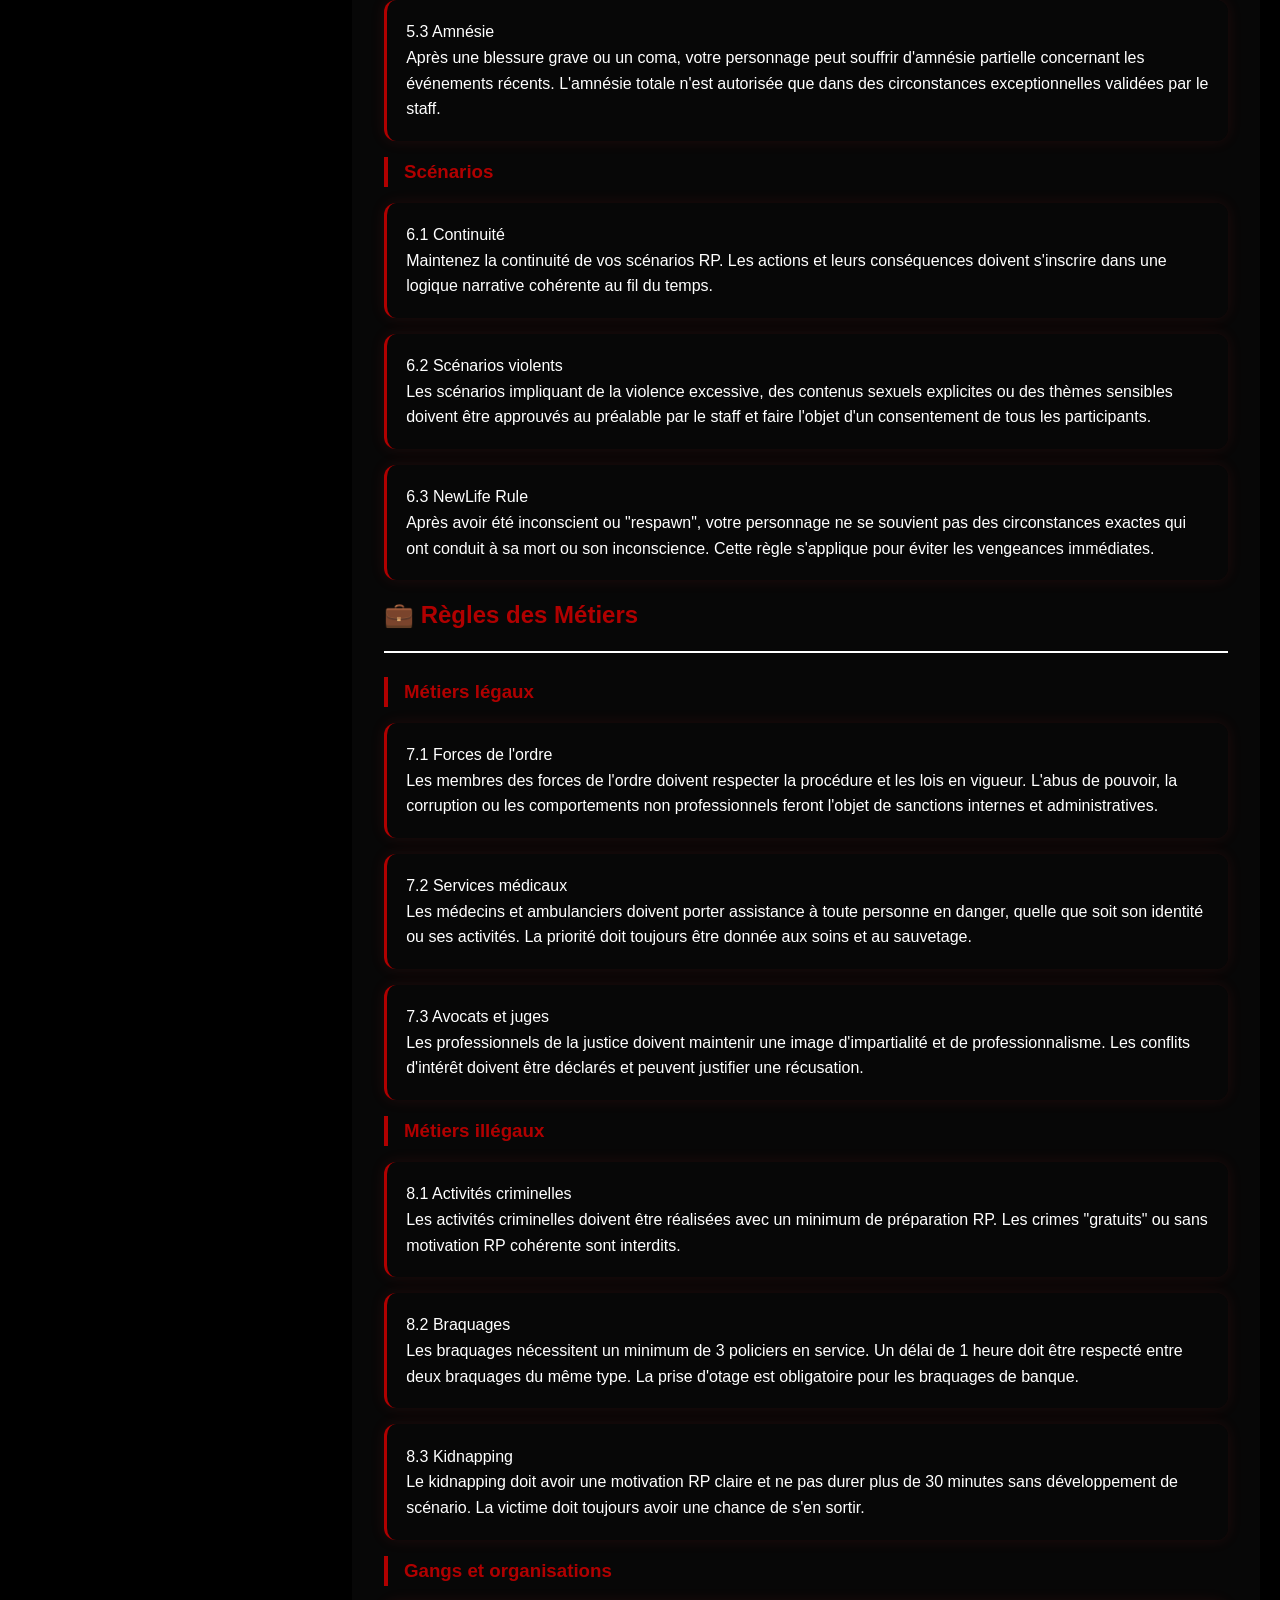
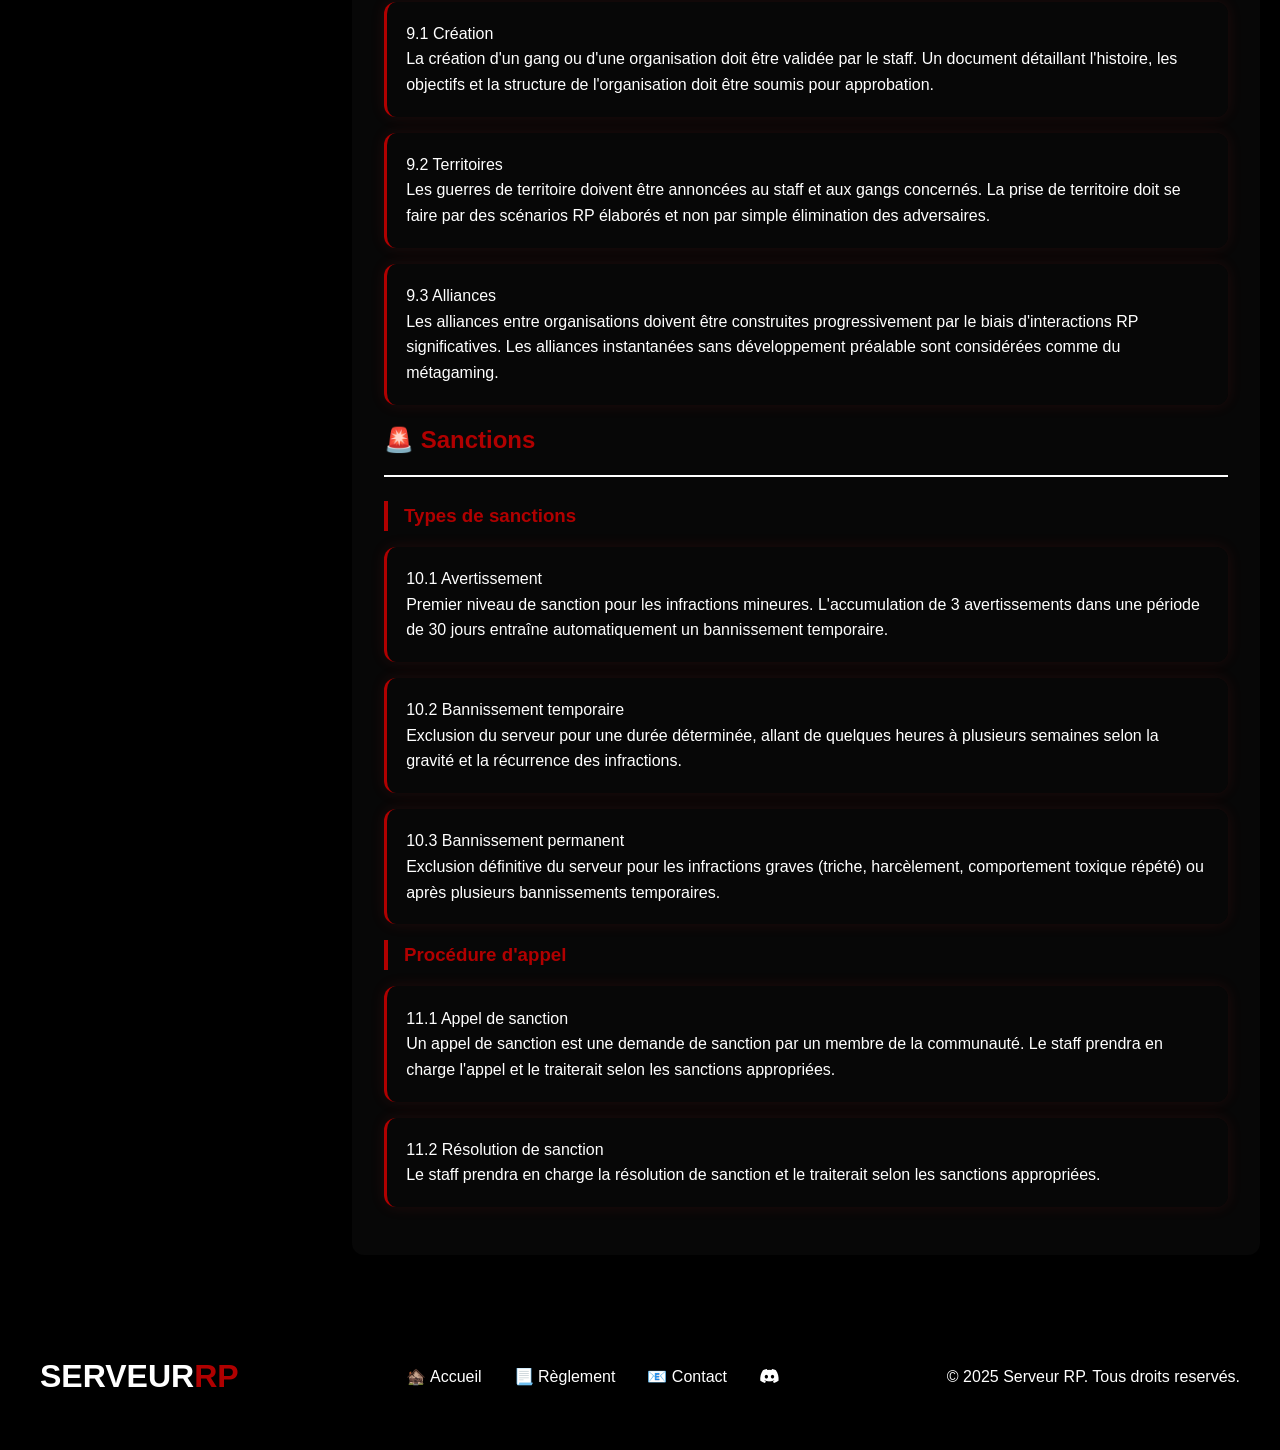
==== commit 8fe7d3e5: "Add files via upload" ====
--- a/reglement.html
+++ b/reglement.html
@@ -79,18 +79,35 @@
         }
         
         .nav-links {
+            display: none;
+            flex-direction: column;
+            width: 100%;
+            margin-top: 1rem;
+            gap: 1rem;
+        }
+
+        .nav-links.active {
             display: flex;
+        }
+
+        @media (min-width: 768px) {
+        .nav-links {
+            display: flex;
+            flex-direction: row;
+            width: auto;
+            margin-top: 0;
             gap: 2rem;
         }
-        
+        }
+
         .nav-links a {
             color: var(--text-light);
             text-decoration: none;
+            font-weight: 600;
             position: relative;
-            font-weight: 600;
-            letter-spacing: 0.5px;
-        }
-        
+            padding: 0.5rem;
+        }
+
         .nav-links a::after {
             content: '';
             position: absolute;
@@ -101,19 +118,24 @@
             background: var(--primary-color);
             transition: var(--transition);
         }
-        
+
         .nav-links a:hover::after {
             width: 100%;
         }
-        
-        /* Mobile menu */
-        .mobile-menu-btn {
-            display: none;
+
+        .menu-toggle {
+            display: block;
             background: none;
             border: none;
             color: var(--text-light);
             font-size: 1.5rem;
             cursor: pointer;
+        }
+
+        @media (min-width: 768px) {
+            .menu-toggle {
+                display: none;
+            }
         }
         
         /* Social icons */
@@ -378,11 +400,7 @@
                 width: 95%;
             }
             
-            .mobile-menu-btn {
-                display: block;
-            }
-            
-            .nav-links, .social-links {
+            .social-links {
                 display: none;
                 width: 100%;
                 flex-direction: column;
@@ -390,7 +408,7 @@
                 margin-top: 1rem;
             }
             
-            .nav-links.active, .social-links.active {
+            .social-links.active {
                 display: flex;
             }
             
@@ -575,441 +593,307 @@
 </head>
 <body>
     <header>
-        <div class="container">
-            <nav>
-                <div class="logo">
-                    SERVEUR<span>RP</span>
-                </div>
-                <div class="nav-links">
-                    <a href="index.html">🏚️ Accueil</a>
-                    <a href="reglement.html">📃 Règlement</a>
-                    <a href="index.html#contact">📧 Contact</a>
-                </div>
-                <div class="social-links">
-                    <a href="https://discord.gg/kp9Me4kfne" class="social-btn" target="_blank"><i class="fab fa-discord"></i></a>
-                    <a href="https://youtube.com/@darkanvg1343" class="social-btn" target="_blank"><i class="fab fa-youtube"></i></a>
-                    <a href="https://www.tiktok.com/@ad.dev7" class="social-btn" target="_blank"><i class="fab fa-tiktok"></i></a>
-                </div>
-            </nav>
-        </div>
+    <div class=container>
+    <nav>
+    <div class=logo>SERVEUR<span>RP</span></div>
+    <button class=menu-toggle id=menuToggle>
+    <i class="fas fa-bars"></i>
+    </button>
+    <div class=nav-links id=navLinks>
+    <a href=#accueil>🏚️ Accueil</a>
+    <a href=reglement.html>📃 Règlement</a>
+    <a href=#contact>📧 Contact</a>
+    </div>
+    <div class=social>
+    <a href=https://discord.gg/kp9Me4kfne class=social-btn><i class="fab fa-discord"></i></a>
+    <a href=https://youtube.com/@darkanvg1343 class=social-btn><i class="fab fa-youtube"></i></a>
+    <a href=https://www.tiktok.com/@ad.dev7 class=social-btn><i class="fab fa-tiktok"></i></a>
+    </div>
+    </nav>
+    </div>
     </header>
-    <button class="theme-toggle" onclick="toggleTheme()">🌓 Thème</button>
-    <section class="banner">
-        <div class="container">
-            <h1>Règlement du <span>SERVEUR RP</span></h1>
-            <p>Consultez notre règlement complet pour comprendre le fonctionnement de notre serveur et assurer une expérience RP de qualité pour tous les joueurs.</p>
-        </div>
+    <button class=theme-toggle onclick=toggleTheme()>🌓 Thème</button>
+    <section class=banner>
+    <div class=container>
+    <h1>Règlement du <span>SERVEUR RP</span></h1>
+    <p>Consultez notre règlement complet pour comprendre le fonctionnement de notre serveur et assurer une expérience RP de qualité pour tous les joueurs.</p>
+    </div>
     </section>
-
     <section class="faq container">
-        <h2>❓ Questions Fréquentes</h2>
-        <details>
-          <summary>Que signifie "FearRP" ?</summary>
-          <p>Le FearRP signifie que votre personnage doit avoir peur pour sa vie et agir de manière réaliste face au danger.</p>
-        </details>
-        <details>
-          <summary>Est-ce que je peux utiliser plusieurs comptes ?</summary>
-          <p>Non. Les comptes multiples sont interdits. Vous devez jouer avec un seul compte.</p>
-        </details>
-        <details>
-          <summary>Puis-je ignorer une décision du staff ?</summary>
-          <p>Les décisions du staff doivent être respectées. Utilisez la procédure d’appel si nécessaire.</p>
-        </details>
+    <h2>❓ Questions Fréquentes</h2>
+    <details>
+    <summary>Que signifie "FearRP" ?</summary>
+    <p>Le FearRP signifie que votre personnage doit avoir peur pour sa vie et agir de manière réaliste face au danger.</p>
+    </details>
+    <details>
+    <summary>Est-ce que je peux utiliser plusieurs comptes ?</summary>
+    <p>Non. Les comptes multiples sont interdits. Vous devez jouer avec un seul compte.</p>
+    </details>
+    <details>
+    <summary>Puis-je ignorer une décision du staff ?</summary>
+    <p>Les décisions du staff doivent être respectées. Utilisez la procédure d’appel si nécessaire.</p>
+    </details>
     </section>
-    
-    <div class="container">
-        <div class="search-container">
-            <input type="text" class="search-input" id="searchInput" placeholder="Rechercher dans le règlement...">
-            <button class="search-btn" id="searchBtn"><i class="fas fa-search"></i></button>
-        </div>
-        
-        <div class="rules-layout">
-            <div class="sidebar">
-                <div class="categories-menu">
-                    <div class="category-item">
-                        <div class="category-header active" data-category="general">
-                            <span>🤷‍♂️ Règles Générales</span>
-                            <i class="fas fa-chevron-down"></i>
-                        </div>
-                        <div class="subcategories active">
-                            <a href="#general-respect" class="subcategory-link active">Respect</a>
-                            <a href="#general-communication" class="subcategory-link">Communication</a>
-                            <a href="#general-cheats" class="subcategory-link">Anti-triche</a>
-                        </div>
-                    </div>
-                    
-                    <div class="category-item">
-                        <div class="category-header" data-category="roleplay">
-                            <span>🖱️ Règles Roleplay</span>
-                            <i class="fas fa-chevron-down"></i>
-                        </div>
-                        <div class="subcategories">
-                            <a href="#rp-bases" class="subcategory-link">Bases du RP</a>
-                            <a href="#rp-personnage" class="subcategory-link">Personnage</a>
-                            <a href="#rp-scenarios" class="subcategory-link">Scénarios</a>
-                        </div>
-                    </div>
-                    
-                    <div class="category-item">
-                        <div class="category-header" data-category="jobs">
-                            <span>💼 Règles des Métiers</span>
-                            <i class="fas fa-chevron-down"></i>
-                        </div>
-                        <div class="subcategories">
-                            <a href="#jobs-legaux" class="subcategory-link">Métiers légaux</a>
-                            <a href="#jobs-illegaux" class="subcategory-link">Métiers illégaux</a>
-                            <a href="#jobs-gangs" class="subcategory-link">Gangs et organisations</a>
-                        </div>
-                    </div>
-                    
-                    <div class="category-item">
-                        <div class="category-header" data-category="sanctions">
-                            <span>🚨 Sanctions</span>
-                            <i class="fas fa-chevron-down"></i>
-                        </div>
-                        <div class="subcategories">
-                            <a href="#sanctions-types" class="subcategory-link">Types de sanctions</a>
-                            <a href="#sanctions-appel" class="subcategory-link">Procédure d'appel</a>
-                        </div>
-                    </div>
-                </div>
-            </div>
-            
-            <div class="rules-content">
-                <!-- Règles Générales -->
-                <div class="rule-category" id="general">
-                    <div class="rule-category-header">
-                        <h2>🤷‍♂️ Règles Générales</h2>
-                    </div>
-                    
-                    <div class="rule-subcategory" id="general-respect">
-                        <h3>Respect</h3>
-                        
-                        <div class="rule-item">
-                            <div class="rule-number">1.1 Respect des joueurs</div>
-                            <div class="rule-text">Respectez tous les joueurs et le staff. Aucune forme de discrimination, de harcèlement ou d'insulte ne sera tolérée. Tout comportement toxique entraînera des sanctions immédiates.</div>
-                        </div>
-                        
-                        <div class="rule-item">
-                            <div class="rule-number">1.2 Comportement général</div>
-                            <div class="rule-text">Adoptez une attitude respectueuse envers tous les membres de la communauté. Évitez les provocations inutiles et privilégiez le dialogue constructif en cas de désaccord.</div>
-                        </div>
-                        
-                        <div class="rule-item">
-                            <div class="rule-number">1.3 Respect des décisions du staff</div>
-                            <div class="rule-text">Les décisions du staff sont finales. Si vous souhaitez contester une décision, veuillez suivre la procédure d'appel appropriée et ne pas créer de conflit publiquement.</div>
-                        </div>
-                    </div>
-                    
-                    <div class="rule-subcategory" id="general-communication">
-                        <h3>Communication</h3>
-                        
-                        <div class="rule-item">
-                            <div class="rule-number">2.1 Canaux de communication</div>
-                            <div class="rule-text">Utilisez un langage approprié dans tous les canaux de communication. Les discussions hors RP doivent être limitées aux canaux dédiés. L'utilisation des canaux radio et téléphone doit respecter le réalisme RP.</div>
-                        </div>
-                        
-                        <div class="rule-item">
-                            <div class="rule-number">2.2 Spam et flood</div>
-                            <div class="rule-text">Évitez le spam et le flood dans les canaux de discussion. Les messages répétitifs ou sans rapport avec le sujet peuvent entraîner un avertissement ou un mute temporaire.</div>
-                        </div>
-                        
-                        <div class="rule-item">
-                            <div class="rule-number">2.3 Communication hors jeu</div>
-                            <div class="rule-text">La communication hors jeu (HRP) pendant les scènes RP doit être clairement indiquée avec les balises appropriées [HRP] et limitée au strict nécessaire.</div>
-                        </div>
-                    </div>
-                    
-                    <div class="rule-subcategory" id="general-cheats">
-                        <h3>Anti-triche</h3>
-                        
-                        <div class="rule-item">
-                            <div class="rule-number">3.1 Exploitation</div>
-                            <div class="rule-text">L'exploitation de bugs, l'utilisation de cheats ou de mods non autorisés est strictement interdite et entraînera un bannissement permanent. Signalez immédiatement tout bug découvert au staff.</div>
-                        </div>
-                        
-                        <div class="rule-item">
-                            <div class="rule-number">3.2 Santé du serveur</div>
-                            <div class="rule-text">Évitez les actions qui pourraient nuire à la stabilité du serveur ou dégrader l'expérience des autres joueurs, comme l'utilisation excessive d'objets, les crashs intentionnels ou la surcharge des systèmes.</div>
-                        </div>
-                        
-                        <div class="rule-item">
-                            <div class="rule-number">3.3 Comptes multiples</div>
-                            <div class="rule-text">L'utilisation de comptes multiples pour contourner les sanctions ou obtenir des avantages indus est interdite. Un joueur ne doit posséder qu'un seul compte sur le serveur.</div>
-                        </div>
-                    </div>
-                </div>
-                
-                <!-- Règles Roleplay -->
-                <div class="rule-category" id="roleplay">
-                    <div class="rule-category-header">
-                        <h2>🖱️ Règles Roleplay</h2>
-                    </div>
-                    
-                    <div class="rule-subcategory" id="rp-bases">
-                        <h3>Bases du RP</h3>
-                        
-                        <div class="rule-item">
-                            <div class="rule-number">4.1 Immersion</div>
-                            <div class="rule-text">Maintenez l'immersion RP en tout temps. Évitez les références à la mécanique du jeu, aux mods ou à tout élément qui pourrait briser l'immersion des autres joueurs.</div>
-                        </div>
-                        
-                        <div class="rule-item">
-                            <div class="rule-number">4.2 FearRP</div>
-                            <div class="rule-text">Le FearRP est obligatoire. Votre personnage doit réagir de manière réaliste face au danger, à la menace ou à la peur de perdre la vie. Ne jouez pas les héros si vous êtes en position de faiblesse.</div>
-                        </div>
-                        
-                        <div class="rule-item">
-                            <div class="rule-number">4.3 Métagaming</div>
-                            <div class="rule-text">Le métagaming (utilisation d'informations obtenues hors RP pour influencer les actions de votre personnage) est strictement interdit. Votre personnage ne peut agir que sur la base des informations qu'il a obtenues en jeu.</div>
-                        </div>
-                        
-                        <div class="rule-item">
-                            <div class="rule-number">4.4 PowerGaming</div>
-                            <div class="rule-text">Le PowerGaming (imposer des actions ou des scénarios aux autres joueurs sans leur laisser de choix) est interdit. Chaque joueur doit avoir la possibilité de réagir de manière réaliste aux situations.</div>
-                        </div>
-                    </div>
-                    
-                    <div class="rule-subcategory" id="rp-personnage">
-                        <h3>Personnage</h3>
-                        
-                        <div class="rule-item">
-                            <div class="rule-number">5.1 Création de personnage</div>
-                            <div class="rule-text">Créez un personnage réaliste avec une histoire cohérente. Évitez les personnages trop fantasques, surpuissants ou avec des histoires invraisemblables. Votre personnage doit s'intégrer dans l'univers du serveur.</div>
-                        </div>
-                        
-                        <div class="rule-item">
-                            <div class="rule-number">5.2 Mort RP</div>
-                            <div class="rule-text">En cas de mort RP validée par un administrateur, votre personnage doit être considéré comme définitivement mort. Vous devrez créer un nouveau personnage sans aucun lien avec le précédent.</div>
-                        </div>
-                        
-                        <div class="rule-item">
-                            <div class="rule-number">5.3 Amnésie</div>
-                            <div class="rule-text">Après une blessure grave ou un coma, votre personnage peut souffrir d'amnésie partielle concernant les événements récents. L'amnésie totale n'est autorisée que dans des circonstances exceptionnelles validées par le staff.</div>
-                        </div>
-                    </div>
-                    
-                    <div class="rule-subcategory" id="rp-scenarios">
-                        <h3>Scénarios</h3>
-                        
-                        <div class="rule-item">
-                            <div class="rule-number">6.1 Continuité</div>
-                            <div class="rule-text">Maintenez la continuité de vos scénarios RP. Les actions et leurs conséquences doivent s'inscrire dans une logique narrative cohérente au fil du temps.</div>
-                        </div>
-                        
-                        <div class="rule-item">
-                            <div class="rule-number">6.2 Scénarios violents</div>
-                            <div class="rule-text">Les scénarios impliquant de la violence excessive, des contenus sexuels explicites ou des thèmes sensibles doivent être approuvés au préalable par le staff et faire l'objet d'un consentement de tous les participants.</div>
-                        </div>
-                        
-                        <div class="rule-item">
-                            <div class="rule-number">6.3 NewLife Rule</div>
-                            <div class="rule-text">Après avoir été inconscient ou "respawn", votre personnage ne se souvient pas des circonstances exactes qui ont conduit à sa mort ou son inconscience. Cette règle s'applique pour éviter les vengeances immédiates.</div>
-                        </div>
-                    </div>
-                </div>
-                
-                <!-- Règles des Métiers -->
-                <div class="rule-category" id="jobs">
-                    <div class="rule-category-header">
-                        <h2>💼 Règles des Métiers</h2>
-                    </div>
-                    
-                    <div class="rule-subcategory" id="jobs-legaux">
-                        <h3>Métiers légaux</h3>
-                        
-                        <div class="rule-item">
-                            <div class="rule-number">7.1 Forces de l'ordre</div>
-                            <div class="rule-text">Les membres des forces de l'ordre doivent respecter la procédure et les lois en vigueur. L'abus de pouvoir, la corruption ou les comportements non professionnels feront l'objet de sanctions internes et administratives.</div>
-                        </div>
-                        
-                        <div class="rule-item">
-                            <div class="rule-number">7.2 Services médicaux</div>
-                            <div class="rule-text">Les médecins et ambulanciers doivent porter assistance à toute personne en danger, quelle que soit son identité ou ses activités. La priorité doit toujours être donnée aux soins et au sauvetage.</div>
-                        </div>
-                        
-                        <div class="rule-item">
-                            <div class="rule-number">7.3 Avocats et juges</div>
-                            <div class="rule-text">Les professionnels de la justice doivent maintenir une image d'impartialité et de professionnalisme. Les conflits d'intérêt doivent être déclarés et peuvent justifier une récusation.</div>
-                        </div>
-                    </div>
-                    
-                    <div class="rule-subcategory" id="jobs-illegaux">
-                        <h3>Métiers illégaux</h3>
-                        
-                        <div class="rule-item">
-                            <div class="rule-number">8.1 Activités criminelles</div>
-                            <div class="rule-text">Les activités criminelles doivent être réalisées avec un minimum de préparation RP. Les crimes "gratuits" ou sans motivation RP cohérente sont interdits.</div>
-                        </div>
-                        
-                        <div class="rule-item">
-                            <div class="rule-number">8.2 Braquages</div>
-                            <div class="rule-text">Les braquages nécessitent un minimum de 3 policiers en service. Un délai de 1 heure doit être respecté entre deux braquages du même type. La prise d'otage est obligatoire pour les braquages de banque.</div>
-                        </div>
-                        
-                        <div class="rule-item">
-                            <div class="rule-number">8.3 Kidnapping</div>
-                            <div class="rule-text">Le kidnapping doit avoir une motivation RP claire et ne pas durer plus de 30 minutes sans développement de scénario. La victime doit toujours avoir une chance de s'en sortir.</div>
-                        </div>
-                    </div>
-                    
-                    <div class="rule-subcategory" id="jobs-gangs">
-                        <h3>Gangs et organisations</h3>
-                        
-                        <div class="rule-item">
-                            <div class="rule-number">9.1 Création</div>
-                            <div class="rule-text">La création d'un gang ou d'une organisation doit être validée par le staff. Un document détaillant l'histoire, les objectifs et la structure de l'organisation doit être soumis pour approbation.</div>
-                        </div>
-                        
-                        <div class="rule-item">
-                            <div class="rule-number">9.2 Territoires</div>
-                            <div class="rule-text">Les guerres de territoire doivent être annoncées au staff et aux gangs concernés. La prise de territoire doit se faire par des scénarios RP élaborés et non par simple élimination des adversaires.</div>
-                        </div>
-                        
-                        <div class="rule-item">
-                            <div class="rule-number">9.3 Alliances</div>
-                            <div class="rule-text">Les alliances entre organisations doivent être construites progressivement par le biais d'interactions RP significatives. Les alliances instantanées sans développement préalable sont considérées comme du métagaming.</div>
-                        </div>
-                    </div>
-                </div>
-                
-                <!-- Sanctions -->
-                <div class="rule-category" id="sanctions">
-                    <div class="rule-category-header">
-                        <h2>🚨 Sanctions</h2>
-                    </div>
-                    
-                    <div class="rule-subcategory" id="sanctions-types">
-                        <h3>Types de sanctions</h3>
-                        
-                        <div class="rule-item">
-                            <div class="rule-number">10.1 Avertissement</div>
-                            <div class="rule-text">Premier niveau de sanction pour les infractions mineures. L'accumulation de 3 avertissements dans une période de 30 jours entraîne automatiquement un bannissement temporaire.</div>
-                        </div>
-                        
-                        <div class="rule-item">
-                            <div class="rule-number">10.2 Bannissement temporaire</div>
-                            <div class="rule-text">Exclusion du serveur pour une durée déterminée, allant de quelques heures à plusieurs semaines selon la gravité et la récurrence des infractions.</div>
-                        </div>
-                        
-                        <div class="rule-item">
-                            <div class="rule-number">10.3 Bannissement permanent</div>
-                            <div class="rule-text">Exclusion définitive du serveur pour les infractions graves (triche, harcèlement, comportement toxique répété) ou après plusieurs bannissements temporaires.</div>
-                        </div>
-                    </div>
-                    
-                    <div class="rule-subcategory" id="sanctions-appel">
-                        <h3>Procédure d'appel</h3>
-                        
-                        <div class="rule-item">
-                            <div class="rule-number">11.1 Appel de sanction</div>   
-                            <div class="rule-text">Un appel de sanction est une demande de sanction par un membre de la communauté. Le staff prendra en charge l'appel et le traiterait selon les sanctions appropriées.</div>
-                        </div>
-                        
-                        <div class="rule-item">
-                            <div class="rule-number">11.2 Résolution de sanction</div>
-                            <div class="rule-text">Le staff prendra en charge la résolution de sanction et le traiterait selon les sanctions appropriées.</div>
-                        </div>
-                    </div>
-                </div>
-            </div>
-        </div>
-    </section> 
+    <div class=container>
+    <div class=search-container>
+    <input class=search-input id=searchInput placeholder="Rechercher dans le règlement...">
+    <button class=search-btn id=searchBtn><i class="fas fa-search"></i></button>
+    </div>
+    <div class=rules-layout>
+    <div class=sidebar>
+    <div class=categories-menu>
+    <div class=category-item>
+    <div class="category-header active" data-category=general>
+    <span>🤷‍♂️ Règles Générales</span>
+    <i class="fas fa-chevron-down"></i>
+    </div>
+    <div class="subcategories active">
+    <a href=#general-respect class="subcategory-link active">Respect</a>
+    <a href=#general-communication class=subcategory-link>Communication</a>
+    <a href=#general-cheats class=subcategory-link>Anti-triche</a>
+    </div>
+    </div>
+    <div class=category-item>
+    <div class=category-header data-category=roleplay>
+    <span>🖱️ Règles Roleplay</span>
+    <i class="fas fa-chevron-down"></i>
+    </div>
+    <div class=subcategories>
+    <a href=#rp-bases class=subcategory-link>Bases du RP</a>
+    <a href=#rp-personnage class=subcategory-link>Personnage</a>
+    <a href=#rp-scenarios class=subcategory-link>Scénarios</a>
+    </div>
+    </div>
+    <div class=category-item>
+    <div class=category-header data-category=jobs>
+    <span>💼 Règles des Métiers</span>
+    <i class="fas fa-chevron-down"></i>
+    </div>
+    <div class=subcategories>
+    <a href=#jobs-legaux class=subcategory-link>Métiers légaux</a>
+    <a href=#jobs-illegaux class=subcategory-link>Métiers illégaux</a>
+    <a href=#jobs-gangs class=subcategory-link>Gangs et organisations</a>
+    </div>
+    </div>
+    <div class=category-item>
+    <div class=category-header data-category=sanctions>
+    <span>🚨 Sanctions</span>
+    <i class="fas fa-chevron-down"></i>
+    </div>
+    <div class=subcategories>
+    <a href=#sanctions-types class=subcategory-link>Types de sanctions</a>
+    <a href=#sanctions-appel class=subcategory-link>Procédure d'appel</a>
+    </div>
+    </div>
+    </div>
+    </div>
+    <div class=rules-content>
+    <div class=rule-category id=general>
+    <div class=rule-category-header>
+    <h2>🤷‍♂️ Règles Générales</h2>
+    </div>
+    <div class=rule-subcategory id=general-respect>
+    <h3>Respect</h3>
+    <div class=rule-item>
+    <div class=rule-number>1.1 Respect des joueurs</div>
+    <div class=rule-text>Respectez tous les joueurs et le staff. Aucune forme de discrimination, de harcèlement ou d'insulte ne sera tolérée. Tout comportement toxique entraînera des sanctions immédiates.</div>
+    </div>
+    <div class=rule-item>
+    <div class=rule-number>1.2 Comportement général</div>
+    <div class=rule-text>Adoptez une attitude respectueuse envers tous les membres de la communauté. Évitez les provocations inutiles et privilégiez le dialogue constructif en cas de désaccord.</div>
+    </div>
+    <div class=rule-item>
+    <div class=rule-number>1.3 Respect des décisions du staff</div>
+    <div class=rule-text>Les décisions du staff sont finales. Si vous souhaitez contester une décision, veuillez suivre la procédure d'appel appropriée et ne pas créer de conflit publiquement.</div>
+    </div>
+    </div>
+    <div class=rule-subcategory id=general-communication>
+    <h3>Communication</h3>
+    <div class=rule-item>
+    <div class=rule-number>2.1 Canaux de communication</div>
+    <div class=rule-text>Utilisez un langage approprié dans tous les canaux de communication. Les discussions hors RP doivent être limitées aux canaux dédiés. L'utilisation des canaux radio et téléphone doit respecter le réalisme RP.</div>
+    </div>
+    <div class=rule-item>
+    <div class=rule-number>2.2 Spam et flood</div>
+    <div class=rule-text>Évitez le spam et le flood dans les canaux de discussion. Les messages répétitifs ou sans rapport avec le sujet peuvent entraîner un avertissement ou un mute temporaire.</div>
+    </div>
+    <div class=rule-item>
+    <div class=rule-number>2.3 Communication hors jeu</div>
+    <div class=rule-text>La communication hors jeu (HRP) pendant les scènes RP doit être clairement indiquée avec les balises appropriées [HRP] et limitée au strict nécessaire.</div>
+    </div>
+    </div>
+    <div class=rule-subcategory id=general-cheats>
+    <h3>Anti-triche</h3>
+    <div class=rule-item>
+    <div class=rule-number>3.1 Exploitation</div>
+    <div class=rule-text>L'exploitation de bugs, l'utilisation de cheats ou de mods non autorisés est strictement interdite et entraînera un bannissement permanent. Signalez immédiatement tout bug découvert au staff.</div>
+    </div>
+    <div class=rule-item>
+    <div class=rule-number>3.2 Santé du serveur</div>
+    <div class=rule-text>Évitez les actions qui pourraient nuire à la stabilité du serveur ou dégrader l'expérience des autres joueurs, comme l'utilisation excessive d'objets, les crashs intentionnels ou la surcharge des systèmes.</div>
+    </div>
+    <div class=rule-item>
+    <div class=rule-number>3.3 Comptes multiples</div>
+    <div class=rule-text>L'utilisation de comptes multiples pour contourner les sanctions ou obtenir des avantages indus est interdite. Un joueur ne doit posséder qu'un seul compte sur le serveur.</div>
+    </div>
+    </div>
+    </div>
+    <div class=rule-category id=roleplay>
+    <div class=rule-category-header>
+    <h2>🖱️ Règles Roleplay</h2>
+    </div>
+    <div class=rule-subcategory id=rp-bases>
+    <h3>Bases du RP</h3>
+    <div class=rule-item>
+    <div class=rule-number>4.1 Immersion</div>
+    <div class=rule-text>Maintenez l'immersion RP en tout temps. Évitez les références à la mécanique du jeu, aux mods ou à tout élément qui pourrait briser l'immersion des autres joueurs.</div>
+    </div>
+    <div class=rule-item>
+    <div class=rule-number>4.2 FearRP</div>
+    <div class=rule-text>Le FearRP est obligatoire. Votre personnage doit réagir de manière réaliste face au danger, à la menace ou à la peur de perdre la vie. Ne jouez pas les héros si vous êtes en position de faiblesse.</div>
+    </div>
+    <div class=rule-item>
+    <div class=rule-number>4.3 Métagaming</div>
+    <div class=rule-text>Le métagaming (utilisation d'informations obtenues hors RP pour influencer les actions de votre personnage) est strictement interdit. Votre personnage ne peut agir que sur la base des informations qu'il a obtenues en jeu.</div>
+    </div>
+    <div class=rule-item>
+    <div class=rule-number>4.4 PowerGaming</div>
+    <div class=rule-text>Le PowerGaming (imposer des actions ou des scénarios aux autres joueurs sans leur laisser de choix) est interdit. Chaque joueur doit avoir la possibilité de réagir de manière réaliste aux situations.</div>
+    </div>
+    </div>
+    <div class=rule-subcategory id=rp-personnage>
+    <h3>Personnage</h3>
+    <div class=rule-item>
+    <div class=rule-number>5.1 Création de personnage</div>
+    <div class=rule-text>Créez un personnage réaliste avec une histoire cohérente. Évitez les personnages trop fantasques, surpuissants ou avec des histoires invraisemblables. Votre personnage doit s'intégrer dans l'univers du serveur.</div>
+    </div>
+    <div class=rule-item>
+    <div class=rule-number>5.2 Mort RP</div>
+    <div class=rule-text>En cas de mort RP validée par un administrateur, votre personnage doit être considéré comme définitivement mort. Vous devrez créer un nouveau personnage sans aucun lien avec le précédent.</div>
+    </div>
+    <div class=rule-item>
+    <div class=rule-number>5.3 Amnésie</div>
+    <div class=rule-text>Après une blessure grave ou un coma, votre personnage peut souffrir d'amnésie partielle concernant les événements récents. L'amnésie totale n'est autorisée que dans des circonstances exceptionnelles validées par le staff.</div>
+    </div>
+    </div>
+    <div class=rule-subcategory id=rp-scenarios>
+    <h3>Scénarios</h3>
+    <div class=rule-item>
+    <div class=rule-number>6.1 Continuité</div>
+    <div class=rule-text>Maintenez la continuité de vos scénarios RP. Les actions et leurs conséquences doivent s'inscrire dans une logique narrative cohérente au fil du temps.</div>
+    </div>
+    <div class=rule-item>
+    <div class=rule-number>6.2 Scénarios violents</div>
+    <div class=rule-text>Les scénarios impliquant de la violence excessive, des contenus sexuels explicites ou des thèmes sensibles doivent être approuvés au préalable par le staff et faire l'objet d'un consentement de tous les participants.</div>
+    </div>
+    <div class=rule-item>
+    <div class=rule-number>6.3 NewLife Rule</div>
+    <div class=rule-text>Après avoir été inconscient ou "respawn", votre personnage ne se souvient pas des circonstances exactes qui ont conduit à sa mort ou son inconscience. Cette règle s'applique pour éviter les vengeances immédiates.</div>
+    </div>
+    </div>
+    </div>
+    <div class=rule-category id=jobs>
+    <div class=rule-category-header>
+    <h2>💼 Règles des Métiers</h2>
+    </div>
+    <div class=rule-subcategory id=jobs-legaux>
+    <h3>Métiers légaux</h3>
+    <div class=rule-item>
+    <div class=rule-number>7.1 Forces de l'ordre</div>
+    <div class=rule-text>Les membres des forces de l'ordre doivent respecter la procédure et les lois en vigueur. L'abus de pouvoir, la corruption ou les comportements non professionnels feront l'objet de sanctions internes et administratives.</div>
+    </div>
+    <div class=rule-item>
+    <div class=rule-number>7.2 Services médicaux</div>
+    <div class=rule-text>Les médecins et ambulanciers doivent porter assistance à toute personne en danger, quelle que soit son identité ou ses activités. La priorité doit toujours être donnée aux soins et au sauvetage.</div>
+    </div>
+    <div class=rule-item>
+    <div class=rule-number>7.3 Avocats et juges</div>
+    <div class=rule-text>Les professionnels de la justice doivent maintenir une image d'impartialité et de professionnalisme. Les conflits d'intérêt doivent être déclarés et peuvent justifier une récusation.</div>
+    </div>
+    </div>
+    <div class=rule-subcategory id=jobs-illegaux>
+    <h3>Métiers illégaux</h3>
+    <div class=rule-item>
+    <div class=rule-number>8.1 Activités criminelles</div>
+    <div class=rule-text>Les activités criminelles doivent être réalisées avec un minimum de préparation RP. Les crimes "gratuits" ou sans motivation RP cohérente sont interdits.</div>
+    </div>
+    <div class=rule-item>
+    <div class=rule-number>8.2 Braquages</div>
+    <div class=rule-text>Les braquages nécessitent un minimum de 3 policiers en service. Un délai de 1 heure doit être respecté entre deux braquages du même type. La prise d'otage est obligatoire pour les braquages de banque.</div>
+    </div>
+    <div class=rule-item>
+    <div class=rule-number>8.3 Kidnapping</div>
+    <div class=rule-text>Le kidnapping doit avoir une motivation RP claire et ne pas durer plus de 30 minutes sans développement de scénario. La victime doit toujours avoir une chance de s'en sortir.</div>
+    </div>
+    </div>
+    <div class=rule-subcategory id=jobs-gangs>
+    <h3>Gangs et organisations</h3>
+    <div class=rule-item>
+    <div class=rule-number>9.1 Création</div>
+    <div class=rule-text>La création d'un gang ou d'une organisation doit être validée par le staff. Un document détaillant l'histoire, les objectifs et la structure de l'organisation doit être soumis pour approbation.</div>
+    </div>
+    <div class=rule-item>
+    <div class=rule-number>9.2 Territoires</div>
+    <div class=rule-text>Les guerres de territoire doivent être annoncées au staff et aux gangs concernés. La prise de territoire doit se faire par des scénarios RP élaborés et non par simple élimination des adversaires.</div>
+    </div>
+    <div class=rule-item>
+    <div class=rule-number>9.3 Alliances</div>
+    <div class=rule-text>Les alliances entre organisations doivent être construites progressivement par le biais d'interactions RP significatives. Les alliances instantanées sans développement préalable sont considérées comme du métagaming.</div>
+    </div>
+    </div>
+    </div>
+    <div class=rule-category id=sanctions>
+    <div class=rule-category-header>
+    <h2>🚨 Sanctions</h2>
+    </div>
+    <div class=rule-subcategory id=sanctions-types>
+    <h3>Types de sanctions</h3>
+    <div class=rule-item>
+    <div class=rule-number>10.1 Avertissement</div>
+    <div class=rule-text>Premier niveau de sanction pour les infractions mineures. L'accumulation de 3 avertissements dans une période de 30 jours entraîne automatiquement un bannissement temporaire.</div>
+    </div>
+    <div class=rule-item>
+    <div class=rule-number>10.2 Bannissement temporaire</div>
+    <div class=rule-text>Exclusion du serveur pour une durée déterminée, allant de quelques heures à plusieurs semaines selon la gravité et la récurrence des infractions.</div>
+    </div>
+    <div class=rule-item>
+    <div class=rule-number>10.3 Bannissement permanent</div>
+    <div class=rule-text>Exclusion définitive du serveur pour les infractions graves (triche, harcèlement, comportement toxique répété) ou après plusieurs bannissements temporaires.</div>
+    </div>
+    </div>
+    <div class=rule-subcategory id=sanctions-appel>
+    <h3>Procédure d'appel</h3>
+    <div class=rule-item>
+    <div class=rule-number>11.1 Appel de sanction</div>
+    <div class=rule-text>Un appel de sanction est une demande de sanction par un membre de la communauté. Le staff prendra en charge l'appel et le traiterait selon les sanctions appropriées.</div>
+    </div>
+    <div class=rule-item>
+    <div class=rule-number>11.2 Résolution de sanction</div>
+    <div class=rule-text>Le staff prendra en charge la résolution de sanction et le traiterait selon les sanctions appropriées.</div>
+    </div>
+    </div>
+    </div>
+    </div>
+    </div>
     
     <footer>
-        <div class="container">
-            <div class="footer-content">
-                <div class="logo">
-                    SERVEUR<span>RP</span>
-                </div>
-                <div class="footer-links">
-                    <a href="index.html">🏚️ Accueil</a>
-                    <a href="reglement.html">📃 Règlement</a>
-                    <a href="index.html#contact" target="_blank">📧 Contact</a>
-                    <a href="https://discord.gg/kp9Me4kfne" target="_blank"><i class="fab fa-discord"></i></a>
-                </div>
-                <p>© 2025 Serveur RP. Tous droits reservés.</p>
-            </div>
-        </div>
-    </footer>
+    <div class=container>
+    <div class=footer-content>
+    <div class=logo>
+    SERVEUR<span>RP</span>
+    </div>
+    <div class=footer-links>
+    <a href=index.html>🏚️ Accueil</a>
+    <a href=reglement.html>📃 Règlement</a>
+    <a href=index.html#contact target=_blank>📧 Contact</a>
+    <a href=https://discord.gg/kp9Me4kfne target=_blank><i class="fab fa-discord"></i></a>
+    </div>
+    <p>© 2025 Serveur RP. Tous droits reservés.</p>
+    </div>
+    </div>
+    </footer></div></body>
 
     <script>
-        document.addEventListener("DOMContentLoaded", () => {
-          const savedTheme = localStorage.getItem("theme");
-          if (savedTheme === "light") document.body.classList.add("light-mode");
-    
-            document.querySelectorAll('.category-header').forEach(header => {
-                header.addEventListener('click', () => {
-                    document.querySelectorAll('.category-header').forEach(h => {
-                    if (h !== header) {
-                        h.classList.remove('active');
-                        h.nextElementSibling?.classList.remove('active');
-                        h.querySelector('i').classList.remove('fa-chevron-up');
-                        h.querySelector('i').classList.add('fa-chevron-down');
-                    }
-                    });
-                    header.classList.toggle('active');
-                    const subcategory = header.nextElementSibling;
-                    subcategory?.classList.toggle('active');
-                    const icon = header.querySelector('i');
-                    icon.classList.toggle('fa-chevron-down');
-                    icon.classList.toggle('fa-chevron-up');
-                    if (subcategory?.classList.contains('active')) {
-                    subcategory.style.maxHeight = subcategory.scrollHeight + 'px';
-                    } else {
-                    subcategory.style.maxHeight = '0';
-                    }
-                });
-            });
-
-
-            document.querySelectorAll('.subcategory-link').forEach(link => {
-                link.addEventListener('click', e => {
-                    e.preventDefault();
-                    document.querySelectorAll('.subcategory-link').forEach(l => l.classList.remove('active'));
-                    link.classList.add('active');
-                    const targetId = link.getAttribute('href');
-                    const target = document.querySelector(targetId);
-                    if (target) {
-                    const offset = target.getBoundingClientRect().top + window.pageYOffset;
-                    const scroll = offset - (window.innerHeight / 2) + (target.offsetHeight / 2);
-                    window.scrollTo({ top: scroll, behavior: 'smooth' });
-                    }
-                });
-            });
-
-    
-          const searchInput = document.getElementById('searchInput');
-          const searchBtn = document.getElementById('searchBtn');
-    
-          function highlightSearch(term) {
-            document.querySelectorAll('.rule-item').forEach(rule => {
-              rule.innerHTML = rule.innerHTML.replace(/<mark>|<\/mark>/g, '');
-              if (term.length > 1) {
-                const regex = new RegExp(`(${term})`, 'gi');
-                rule.innerHTML = rule.innerHTML.replace(regex, '<mark>$1</mark>');
-              }
-            });
-          }
-    
-          function filterRules() {
-            const value = searchInput.value.toLowerCase();
-            const rules = document.querySelectorAll('.rule-item');
-            rules.forEach(rule => {
-              const text = rule.textContent.toLowerCase();
-              rule.style.display = text.includes(value) ? 'block' : 'none';
-            });
-            highlightSearch(value);
-          }
-    
-          searchBtn?.addEventListener('click', filterRules);
-          searchInput?.addEventListener('input', filterRules);
-        });
-    
-        function toggleTheme() {
-          document.body.classList.toggle("light-mode");
-          const isLight = document.body.classList.contains("light-mode");
-          localStorage.setItem("theme", isLight ? "light" : "dark");
-        }
+        function _0xce6a(){const _0x295589=['.category-header','light-mode','scrollTo','innerHTML','remove','input','length','.rule-item','maxHeight','toLowerCase','preventDefault','querySelectorAll','replace','getItem','<i\x20class=\x22fas\x20fa-bars\x22></i>','dark','getAttribute','click','setItem','2252FbevZr','forEach','theme','contains','829yIAQtP','<mark>$1</mark>','2133640zCIYoP','smooth','pageYOffset','addEventListener','toggle','style','fa-chevron-up','441198Gxbvwi','offsetHeight','searchBtn','textContent','nextElementSibling','active','7RzoeOW','block','body','3485576ALALQD','266103TYlrKE','1555emHpGt','<i\x20class=\x22fas\x20fa-times\x22></i>','light','getBoundingClientRect','add','2177814rrrwxp','value','766UlHIjy','includes','.subcategory-link','getElementById','top','fa-chevron-down','querySelector','classList'];_0xce6a=function(){return _0x295589;};return _0xce6a();}function _0x1d8f(_0x1ec46f,_0xa9403b){const _0xce6a00=_0xce6a();return _0x1d8f=function(_0x1d8fb7,_0x39d0ba){_0x1d8fb7=_0x1d8fb7-0x1c1;let _0x4e7722=_0xce6a00[_0x1d8fb7];return _0x4e7722;},_0x1d8f(_0x1ec46f,_0xa9403b);}(function(_0x57154d,_0x2f9193){const _0x413a1a=_0x1d8f,_0x46b1a7=_0x57154d();while(!![]){try{const _0x531508=parseInt(_0x413a1a(0x1d0))/0x1*(parseInt(_0x413a1a(0x1eb))/0x2)+parseInt(_0x413a1a(0x1e3))/0x3+parseInt(_0x413a1a(0x1cc))/0x4*(parseInt(_0x413a1a(0x1e4))/0x5)+parseInt(_0x413a1a(0x1e9))/0x6*(parseInt(_0x413a1a(0x1df))/0x7)+-parseInt(_0x413a1a(0x1e2))/0x8+-parseInt(_0x413a1a(0x1d9))/0x9+-parseInt(_0x413a1a(0x1d2))/0xa;if(_0x531508===_0x2f9193)break;else _0x46b1a7['push'](_0x46b1a7['shift']());}catch(_0x4fce4a){_0x46b1a7['push'](_0x46b1a7['shift']());}}}(_0xce6a,0x3c1ab),document['addEventListener']('DOMContentLoaded',()=>{const _0x38abda=_0x1d8f,_0xdf1f8a=localStorage[_0x38abda(0x1c6)](_0x38abda(0x1ce));if(_0xdf1f8a===_0x38abda(0x1e6))document['body']['classList'][_0x38abda(0x1e8)](_0x38abda(0x1f4));document['querySelectorAll'](_0x38abda(0x1f3))['forEach'](_0x2bb4fa=>{const _0x1287bc=_0x38abda;_0x2bb4fa[_0x1287bc(0x1d5)]('click',()=>{const _0x1d4f41=_0x1287bc;document[_0x1d4f41(0x1c4)](_0x1d4f41(0x1f3))[_0x1d4f41(0x1cd)](_0x4219c4=>{const _0x431135=_0x1d4f41;_0x4219c4!==_0x2bb4fa&&(_0x4219c4['classList'][_0x431135(0x1f7)](_0x431135(0x1de)),_0x4219c4[_0x431135(0x1dd)]?.[_0x431135(0x1f2)][_0x431135(0x1f7)](_0x431135(0x1de)),_0x4219c4[_0x431135(0x1f1)]('i')[_0x431135(0x1f2)]['remove'](_0x431135(0x1d8)),_0x4219c4[_0x431135(0x1f1)]('i')['classList'][_0x431135(0x1e8)]('fa-chevron-down'));}),_0x2bb4fa[_0x1d4f41(0x1f2)][_0x1d4f41(0x1d6)](_0x1d4f41(0x1de));const _0x29f8d9=_0x2bb4fa[_0x1d4f41(0x1dd)];_0x29f8d9?.['classList']['toggle'](_0x1d4f41(0x1de));const _0x5e41fe=_0x2bb4fa['querySelector']('i');_0x5e41fe['classList'][_0x1d4f41(0x1d6)](_0x1d4f41(0x1f0)),_0x5e41fe[_0x1d4f41(0x1f2)]['toggle'](_0x1d4f41(0x1d8)),_0x29f8d9?.['classList'][_0x1d4f41(0x1cf)](_0x1d4f41(0x1de))?_0x29f8d9[_0x1d4f41(0x1d7)][_0x1d4f41(0x1c1)]=_0x29f8d9['scrollHeight']+'px':_0x29f8d9[_0x1d4f41(0x1d7)][_0x1d4f41(0x1c1)]='0';});});const _0x340da6=document['getElementById']('menuToggle'),_0x297628=document[_0x38abda(0x1ee)]('navLinks');_0x340da6&&_0x297628&&_0x340da6[_0x38abda(0x1d5)](_0x38abda(0x1ca),()=>{const _0x462bc7=_0x38abda;_0x297628[_0x462bc7(0x1f2)][_0x462bc7(0x1d6)](_0x462bc7(0x1de)),_0x340da6[_0x462bc7(0x1f6)]=_0x297628['classList']['contains'](_0x462bc7(0x1de))?_0x462bc7(0x1e5):_0x462bc7(0x1c7);});document['querySelectorAll'](_0x38abda(0x1ed))['forEach'](_0x13973c=>{const _0x717e38=_0x38abda;_0x13973c[_0x717e38(0x1d5)](_0x717e38(0x1ca),_0x2230bf=>{const _0x2a3684=_0x717e38;_0x2230bf[_0x2a3684(0x1c3)](),document[_0x2a3684(0x1c4)](_0x2a3684(0x1ed))['forEach'](_0x399b6a=>_0x399b6a[_0x2a3684(0x1f2)][_0x2a3684(0x1f7)]('active')),_0x13973c[_0x2a3684(0x1f2)][_0x2a3684(0x1e8)]('active');const _0x5206fc=_0x13973c[_0x2a3684(0x1c9)]('href'),_0x470691=document[_0x2a3684(0x1f1)](_0x5206fc);if(_0x470691){const _0x512dd7=_0x470691[_0x2a3684(0x1e7)]()[_0x2a3684(0x1ef)]+window[_0x2a3684(0x1d4)],_0x4307db=_0x512dd7-window['innerHeight']/0x2+_0x470691[_0x2a3684(0x1da)]/0x2;window[_0x2a3684(0x1f5)]({'top':_0x4307db,'behavior':_0x2a3684(0x1d3)});}});});const _0x5dd82b=document[_0x38abda(0x1ee)]('searchInput'),_0x4f7be5=document[_0x38abda(0x1ee)](_0x38abda(0x1db));function _0x59561f(_0x59921a){const _0x232b4e=_0x38abda;document[_0x232b4e(0x1c4)](_0x232b4e(0x1fa))[_0x232b4e(0x1cd)](_0x21f7c0=>{const _0x3582b6=_0x232b4e;_0x21f7c0[_0x3582b6(0x1f6)]=_0x21f7c0[_0x3582b6(0x1f6)][_0x3582b6(0x1c5)](/<mark>|<\/mark>/g,'');if(_0x59921a[_0x3582b6(0x1f9)]>0x1){const _0x4a852c=new RegExp('('+_0x59921a+')','gi');_0x21f7c0[_0x3582b6(0x1f6)]=_0x21f7c0[_0x3582b6(0x1f6)][_0x3582b6(0x1c5)](_0x4a852c,_0x3582b6(0x1d1));}});}function _0x1b9af4(){const _0x4013c8=_0x38abda,_0x494983=_0x5dd82b[_0x4013c8(0x1ea)][_0x4013c8(0x1c2)](),_0x471b70=document[_0x4013c8(0x1c4)](_0x4013c8(0x1fa));_0x471b70['forEach'](_0x146fc1=>{const _0xe4ff8d=_0x4013c8,_0x27725a=_0x146fc1[_0xe4ff8d(0x1dc)][_0xe4ff8d(0x1c2)]();_0x146fc1[_0xe4ff8d(0x1d7)]['display']=_0x27725a[_0xe4ff8d(0x1ec)](_0x494983)?_0xe4ff8d(0x1e0):'none';}),_0x59561f(_0x494983);}_0x4f7be5?.[_0x38abda(0x1d5)]('click',_0x1b9af4),_0x5dd82b?.[_0x38abda(0x1d5)](_0x38abda(0x1f8),_0x1b9af4);}));function toggleTheme(){const _0x34c9d6=_0x1d8f;document[_0x34c9d6(0x1e1)][_0x34c9d6(0x1f2)][_0x34c9d6(0x1d6)](_0x34c9d6(0x1f4));const _0x285a5f=document[_0x34c9d6(0x1e1)]['classList'][_0x34c9d6(0x1cf)]('light-mode');localStorage[_0x34c9d6(0x1cb)](_0x34c9d6(0x1ce),_0x285a5f?'light':_0x34c9d6(0x1c8));}
     </script>
 </body>
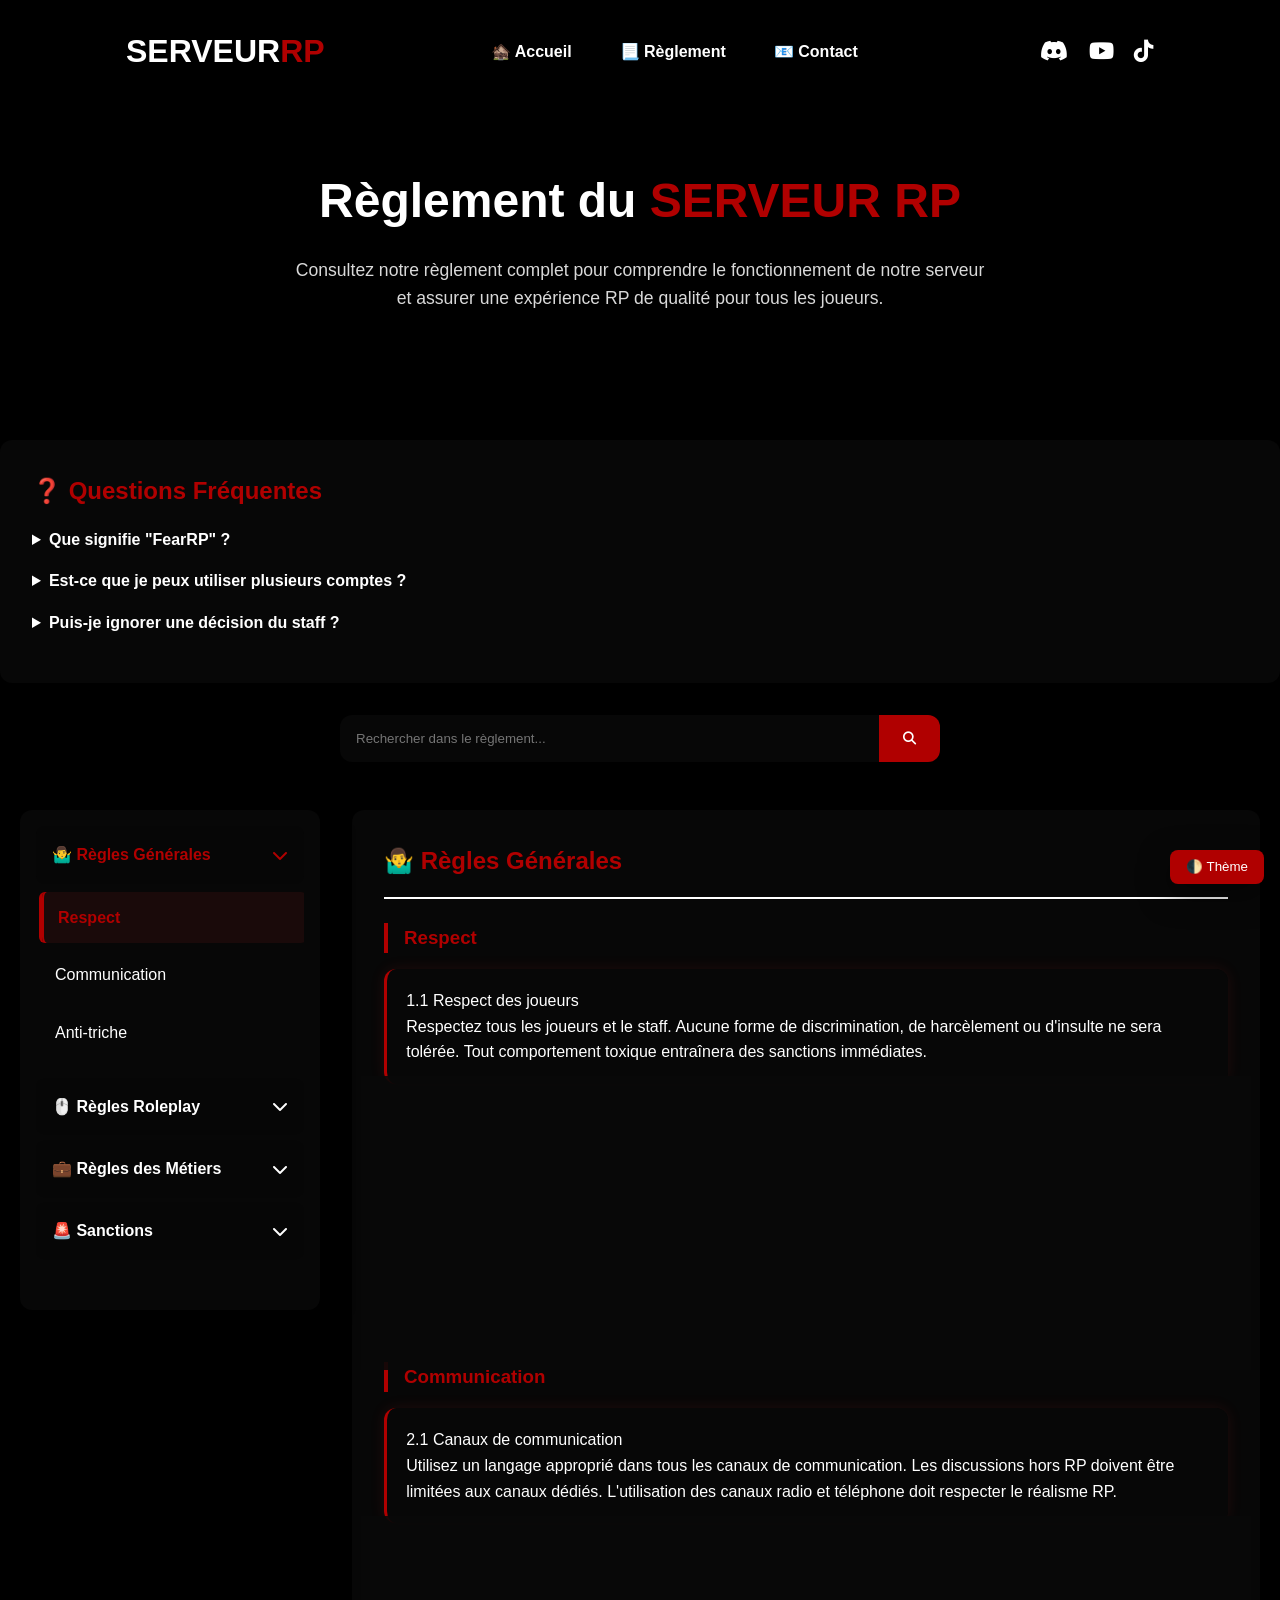
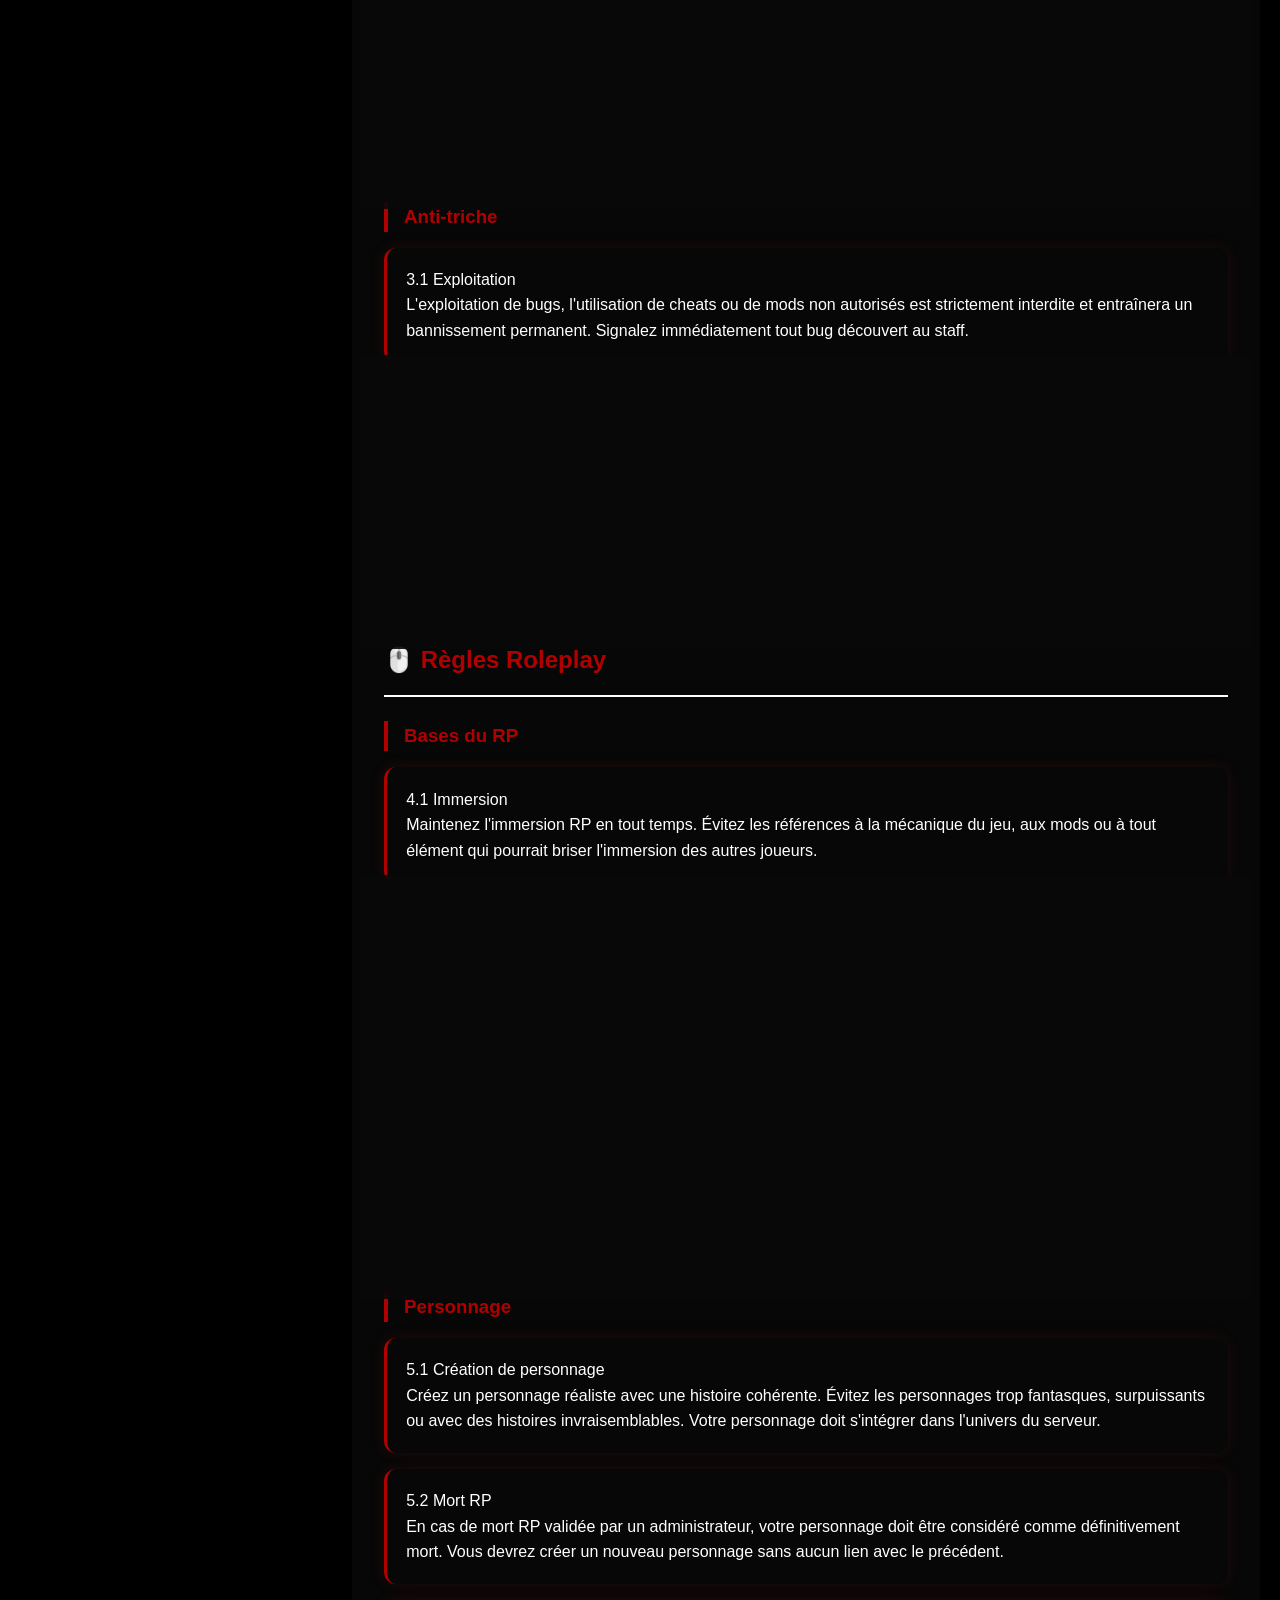
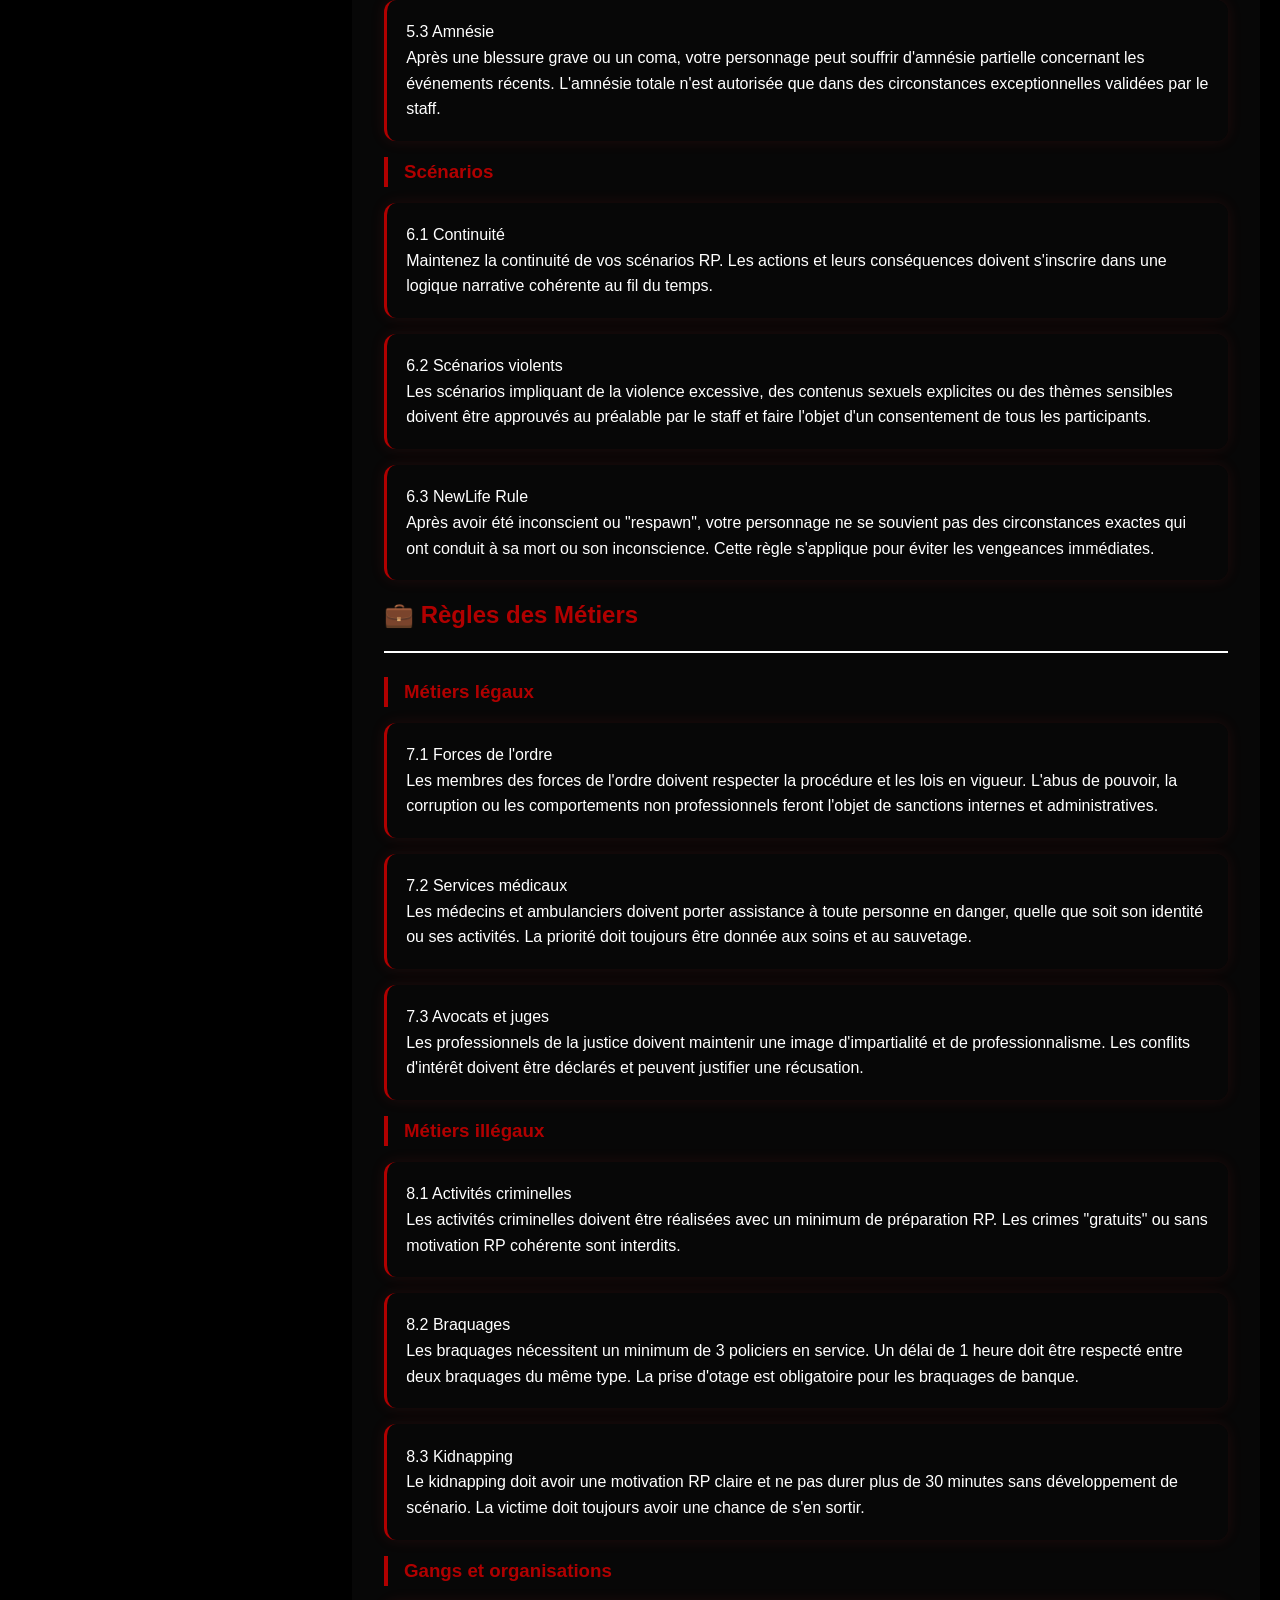
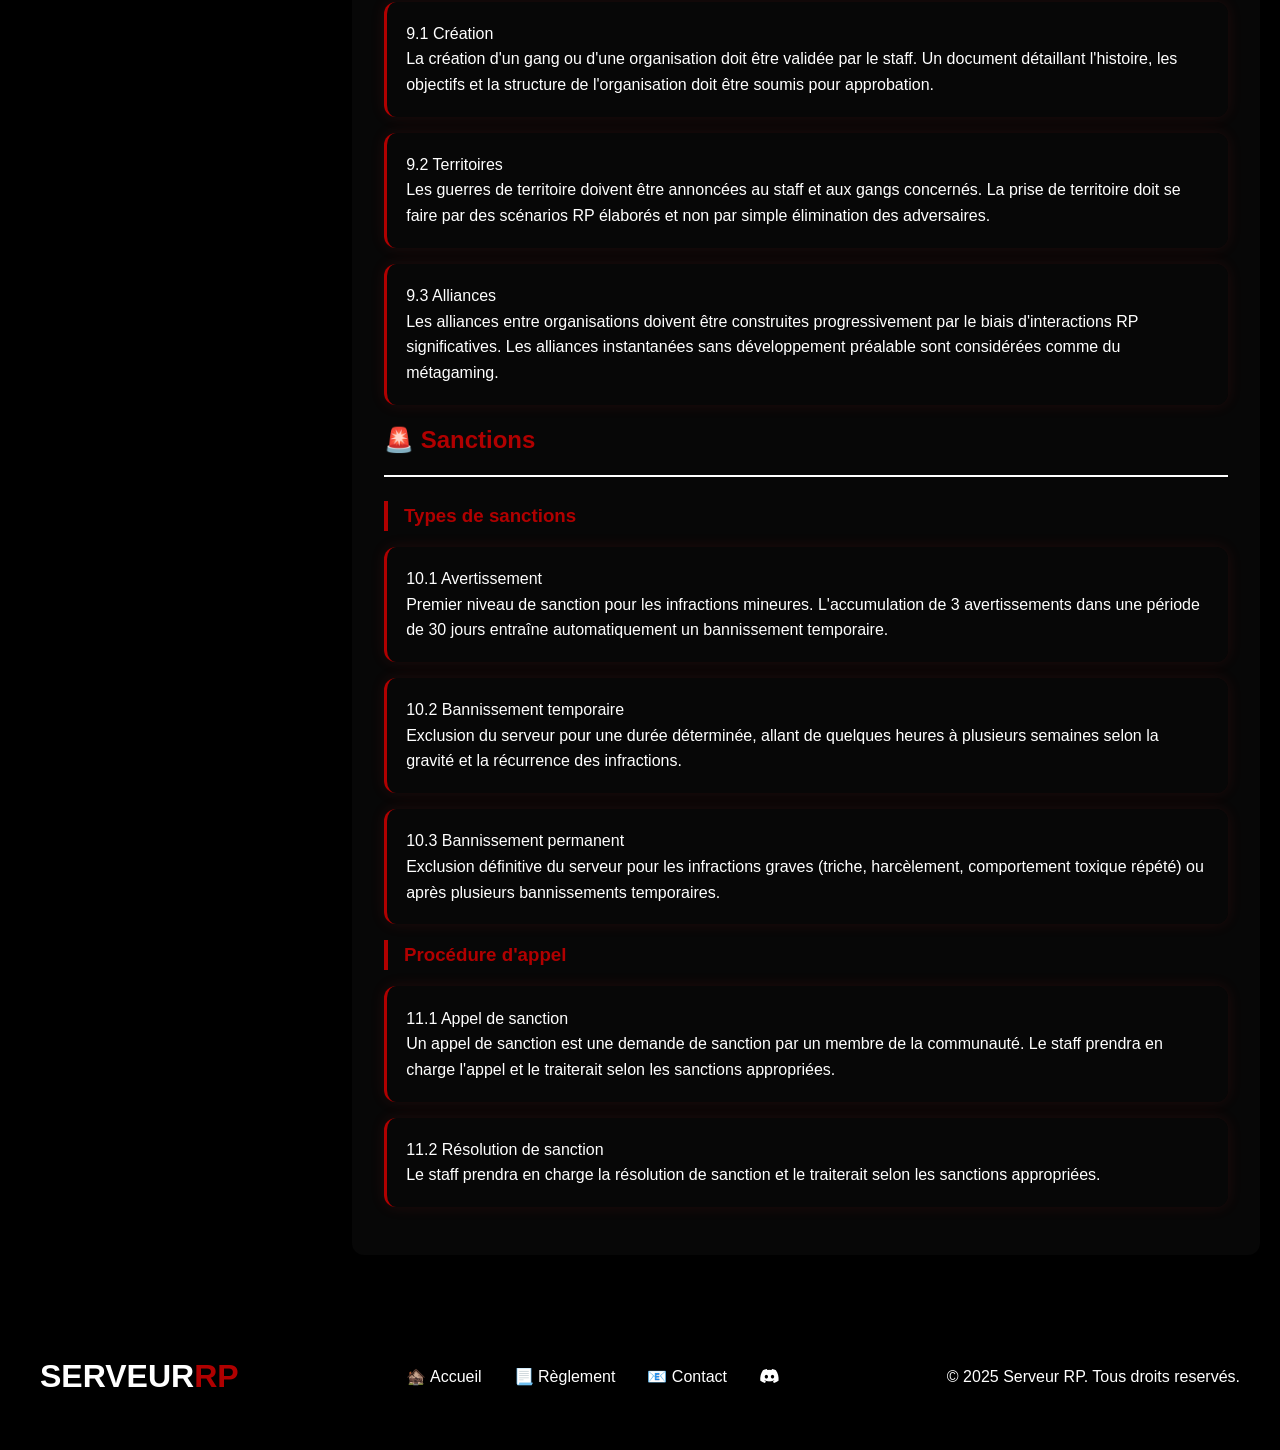
==== commit 0fa25d32: "Update reglement.html" ====
--- a/reglement.html
+++ b/reglement.html
@@ -600,9 +600,9 @@
     <i class="fas fa-bars"></i>
     </button>
     <div class=nav-links id=navLinks>
-    <a href=#accueil>🏚️ Accueil</a>
+    <a href=index.html>🏚️ Accueil</a>
     <a href=reglement.html>📃 Règlement</a>
-    <a href=#contact>📧 Contact</a>
+    <a href=index.html#rules-teaser>📧 Contact</a>
     </div>
     <div class=social>
     <a href=https://discord.gg/kp9Me4kfne class=social-btn><i class="fab fa-discord"></i></a>
@@ -896,4 +896,4 @@
     <script>
         function _0xce6a(){const _0x295589=['.category-header','light-mode','scrollTo','innerHTML','remove','input','length','.rule-item','maxHeight','toLowerCase','preventDefault','querySelectorAll','replace','getItem','<i\x20class=\x22fas\x20fa-bars\x22></i>','dark','getAttribute','click','setItem','2252FbevZr','forEach','theme','contains','829yIAQtP','<mark>$1</mark>','2133640zCIYoP','smooth','pageYOffset','addEventListener','toggle','style','fa-chevron-up','441198Gxbvwi','offsetHeight','searchBtn','textContent','nextElementSibling','active','7RzoeOW','block','body','3485576ALALQD','266103TYlrKE','1555emHpGt','<i\x20class=\x22fas\x20fa-times\x22></i>','light','getBoundingClientRect','add','2177814rrrwxp','value','766UlHIjy','includes','.subcategory-link','getElementById','top','fa-chevron-down','querySelector','classList'];_0xce6a=function(){return _0x295589;};return _0xce6a();}function _0x1d8f(_0x1ec46f,_0xa9403b){const _0xce6a00=_0xce6a();return _0x1d8f=function(_0x1d8fb7,_0x39d0ba){_0x1d8fb7=_0x1d8fb7-0x1c1;let _0x4e7722=_0xce6a00[_0x1d8fb7];return _0x4e7722;},_0x1d8f(_0x1ec46f,_0xa9403b);}(function(_0x57154d,_0x2f9193){const _0x413a1a=_0x1d8f,_0x46b1a7=_0x57154d();while(!![]){try{const _0x531508=parseInt(_0x413a1a(0x1d0))/0x1*(parseInt(_0x413a1a(0x1eb))/0x2)+parseInt(_0x413a1a(0x1e3))/0x3+parseInt(_0x413a1a(0x1cc))/0x4*(parseInt(_0x413a1a(0x1e4))/0x5)+parseInt(_0x413a1a(0x1e9))/0x6*(parseInt(_0x413a1a(0x1df))/0x7)+-parseInt(_0x413a1a(0x1e2))/0x8+-parseInt(_0x413a1a(0x1d9))/0x9+-parseInt(_0x413a1a(0x1d2))/0xa;if(_0x531508===_0x2f9193)break;else _0x46b1a7['push'](_0x46b1a7['shift']());}catch(_0x4fce4a){_0x46b1a7['push'](_0x46b1a7['shift']());}}}(_0xce6a,0x3c1ab),document['addEventListener']('DOMContentLoaded',()=>{const _0x38abda=_0x1d8f,_0xdf1f8a=localStorage[_0x38abda(0x1c6)](_0x38abda(0x1ce));if(_0xdf1f8a===_0x38abda(0x1e6))document['body']['classList'][_0x38abda(0x1e8)](_0x38abda(0x1f4));document['querySelectorAll'](_0x38abda(0x1f3))['forEach'](_0x2bb4fa=>{const _0x1287bc=_0x38abda;_0x2bb4fa[_0x1287bc(0x1d5)]('click',()=>{const _0x1d4f41=_0x1287bc;document[_0x1d4f41(0x1c4)](_0x1d4f41(0x1f3))[_0x1d4f41(0x1cd)](_0x4219c4=>{const _0x431135=_0x1d4f41;_0x4219c4!==_0x2bb4fa&&(_0x4219c4['classList'][_0x431135(0x1f7)](_0x431135(0x1de)),_0x4219c4[_0x431135(0x1dd)]?.[_0x431135(0x1f2)][_0x431135(0x1f7)](_0x431135(0x1de)),_0x4219c4[_0x431135(0x1f1)]('i')[_0x431135(0x1f2)]['remove'](_0x431135(0x1d8)),_0x4219c4[_0x431135(0x1f1)]('i')['classList'][_0x431135(0x1e8)]('fa-chevron-down'));}),_0x2bb4fa[_0x1d4f41(0x1f2)][_0x1d4f41(0x1d6)](_0x1d4f41(0x1de));const _0x29f8d9=_0x2bb4fa[_0x1d4f41(0x1dd)];_0x29f8d9?.['classList']['toggle'](_0x1d4f41(0x1de));const _0x5e41fe=_0x2bb4fa['querySelector']('i');_0x5e41fe['classList'][_0x1d4f41(0x1d6)](_0x1d4f41(0x1f0)),_0x5e41fe[_0x1d4f41(0x1f2)]['toggle'](_0x1d4f41(0x1d8)),_0x29f8d9?.['classList'][_0x1d4f41(0x1cf)](_0x1d4f41(0x1de))?_0x29f8d9[_0x1d4f41(0x1d7)][_0x1d4f41(0x1c1)]=_0x29f8d9['scrollHeight']+'px':_0x29f8d9[_0x1d4f41(0x1d7)][_0x1d4f41(0x1c1)]='0';});});const _0x340da6=document['getElementById']('menuToggle'),_0x297628=document[_0x38abda(0x1ee)]('navLinks');_0x340da6&&_0x297628&&_0x340da6[_0x38abda(0x1d5)](_0x38abda(0x1ca),()=>{const _0x462bc7=_0x38abda;_0x297628[_0x462bc7(0x1f2)][_0x462bc7(0x1d6)](_0x462bc7(0x1de)),_0x340da6[_0x462bc7(0x1f6)]=_0x297628['classList']['contains'](_0x462bc7(0x1de))?_0x462bc7(0x1e5):_0x462bc7(0x1c7);});document['querySelectorAll'](_0x38abda(0x1ed))['forEach'](_0x13973c=>{const _0x717e38=_0x38abda;_0x13973c[_0x717e38(0x1d5)](_0x717e38(0x1ca),_0x2230bf=>{const _0x2a3684=_0x717e38;_0x2230bf[_0x2a3684(0x1c3)](),document[_0x2a3684(0x1c4)](_0x2a3684(0x1ed))['forEach'](_0x399b6a=>_0x399b6a[_0x2a3684(0x1f2)][_0x2a3684(0x1f7)]('active')),_0x13973c[_0x2a3684(0x1f2)][_0x2a3684(0x1e8)]('active');const _0x5206fc=_0x13973c[_0x2a3684(0x1c9)]('href'),_0x470691=document[_0x2a3684(0x1f1)](_0x5206fc);if(_0x470691){const _0x512dd7=_0x470691[_0x2a3684(0x1e7)]()[_0x2a3684(0x1ef)]+window[_0x2a3684(0x1d4)],_0x4307db=_0x512dd7-window['innerHeight']/0x2+_0x470691[_0x2a3684(0x1da)]/0x2;window[_0x2a3684(0x1f5)]({'top':_0x4307db,'behavior':_0x2a3684(0x1d3)});}});});const _0x5dd82b=document[_0x38abda(0x1ee)]('searchInput'),_0x4f7be5=document[_0x38abda(0x1ee)](_0x38abda(0x1db));function _0x59561f(_0x59921a){const _0x232b4e=_0x38abda;document[_0x232b4e(0x1c4)](_0x232b4e(0x1fa))[_0x232b4e(0x1cd)](_0x21f7c0=>{const _0x3582b6=_0x232b4e;_0x21f7c0[_0x3582b6(0x1f6)]=_0x21f7c0[_0x3582b6(0x1f6)][_0x3582b6(0x1c5)](/<mark>|<\/mark>/g,'');if(_0x59921a[_0x3582b6(0x1f9)]>0x1){const _0x4a852c=new RegExp('('+_0x59921a+')','gi');_0x21f7c0[_0x3582b6(0x1f6)]=_0x21f7c0[_0x3582b6(0x1f6)][_0x3582b6(0x1c5)](_0x4a852c,_0x3582b6(0x1d1));}});}function _0x1b9af4(){const _0x4013c8=_0x38abda,_0x494983=_0x5dd82b[_0x4013c8(0x1ea)][_0x4013c8(0x1c2)](),_0x471b70=document[_0x4013c8(0x1c4)](_0x4013c8(0x1fa));_0x471b70['forEach'](_0x146fc1=>{const _0xe4ff8d=_0x4013c8,_0x27725a=_0x146fc1[_0xe4ff8d(0x1dc)][_0xe4ff8d(0x1c2)]();_0x146fc1[_0xe4ff8d(0x1d7)]['display']=_0x27725a[_0xe4ff8d(0x1ec)](_0x494983)?_0xe4ff8d(0x1e0):'none';}),_0x59561f(_0x494983);}_0x4f7be5?.[_0x38abda(0x1d5)]('click',_0x1b9af4),_0x5dd82b?.[_0x38abda(0x1d5)](_0x38abda(0x1f8),_0x1b9af4);}));function toggleTheme(){const _0x34c9d6=_0x1d8f;document[_0x34c9d6(0x1e1)][_0x34c9d6(0x1f2)][_0x34c9d6(0x1d6)](_0x34c9d6(0x1f4));const _0x285a5f=document[_0x34c9d6(0x1e1)]['classList'][_0x34c9d6(0x1cf)]('light-mode');localStorage[_0x34c9d6(0x1cb)](_0x34c9d6(0x1ce),_0x285a5f?'light':_0x34c9d6(0x1c8));}
     </script>
-</body>+</body>
